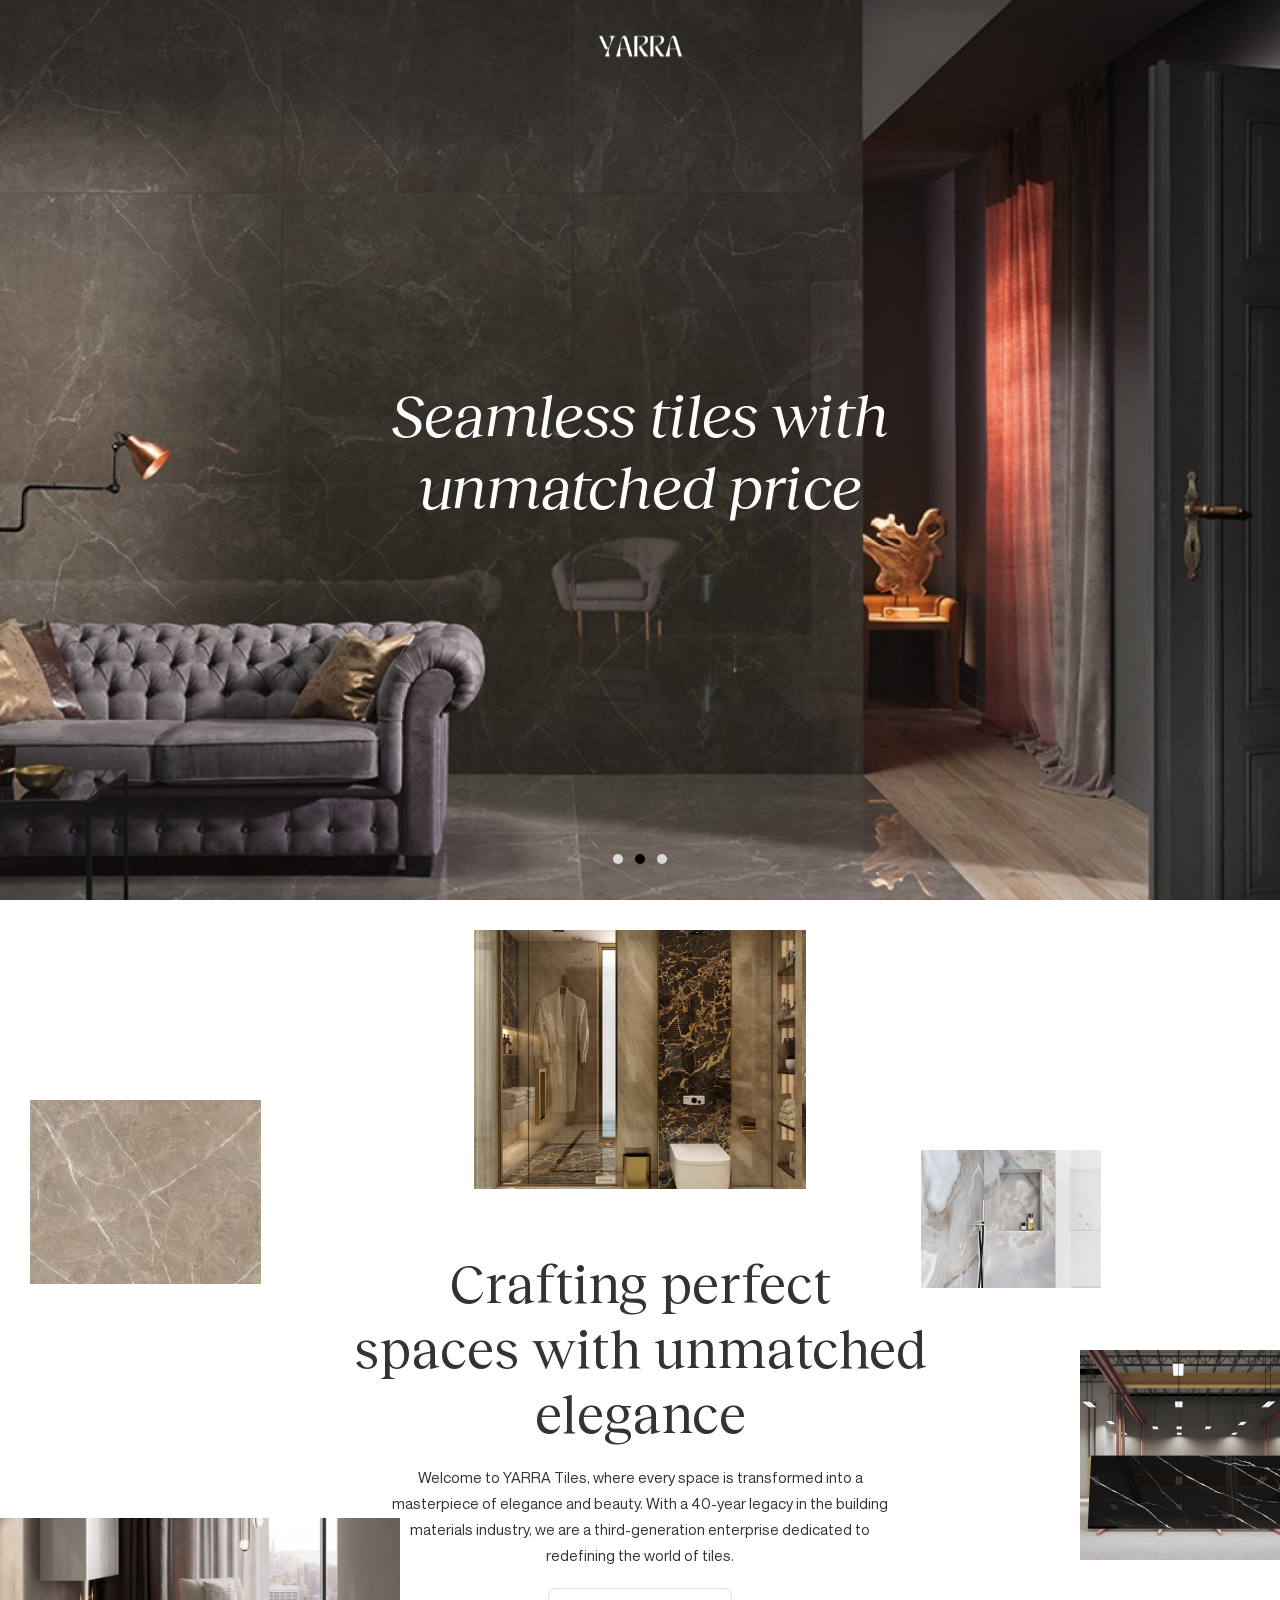
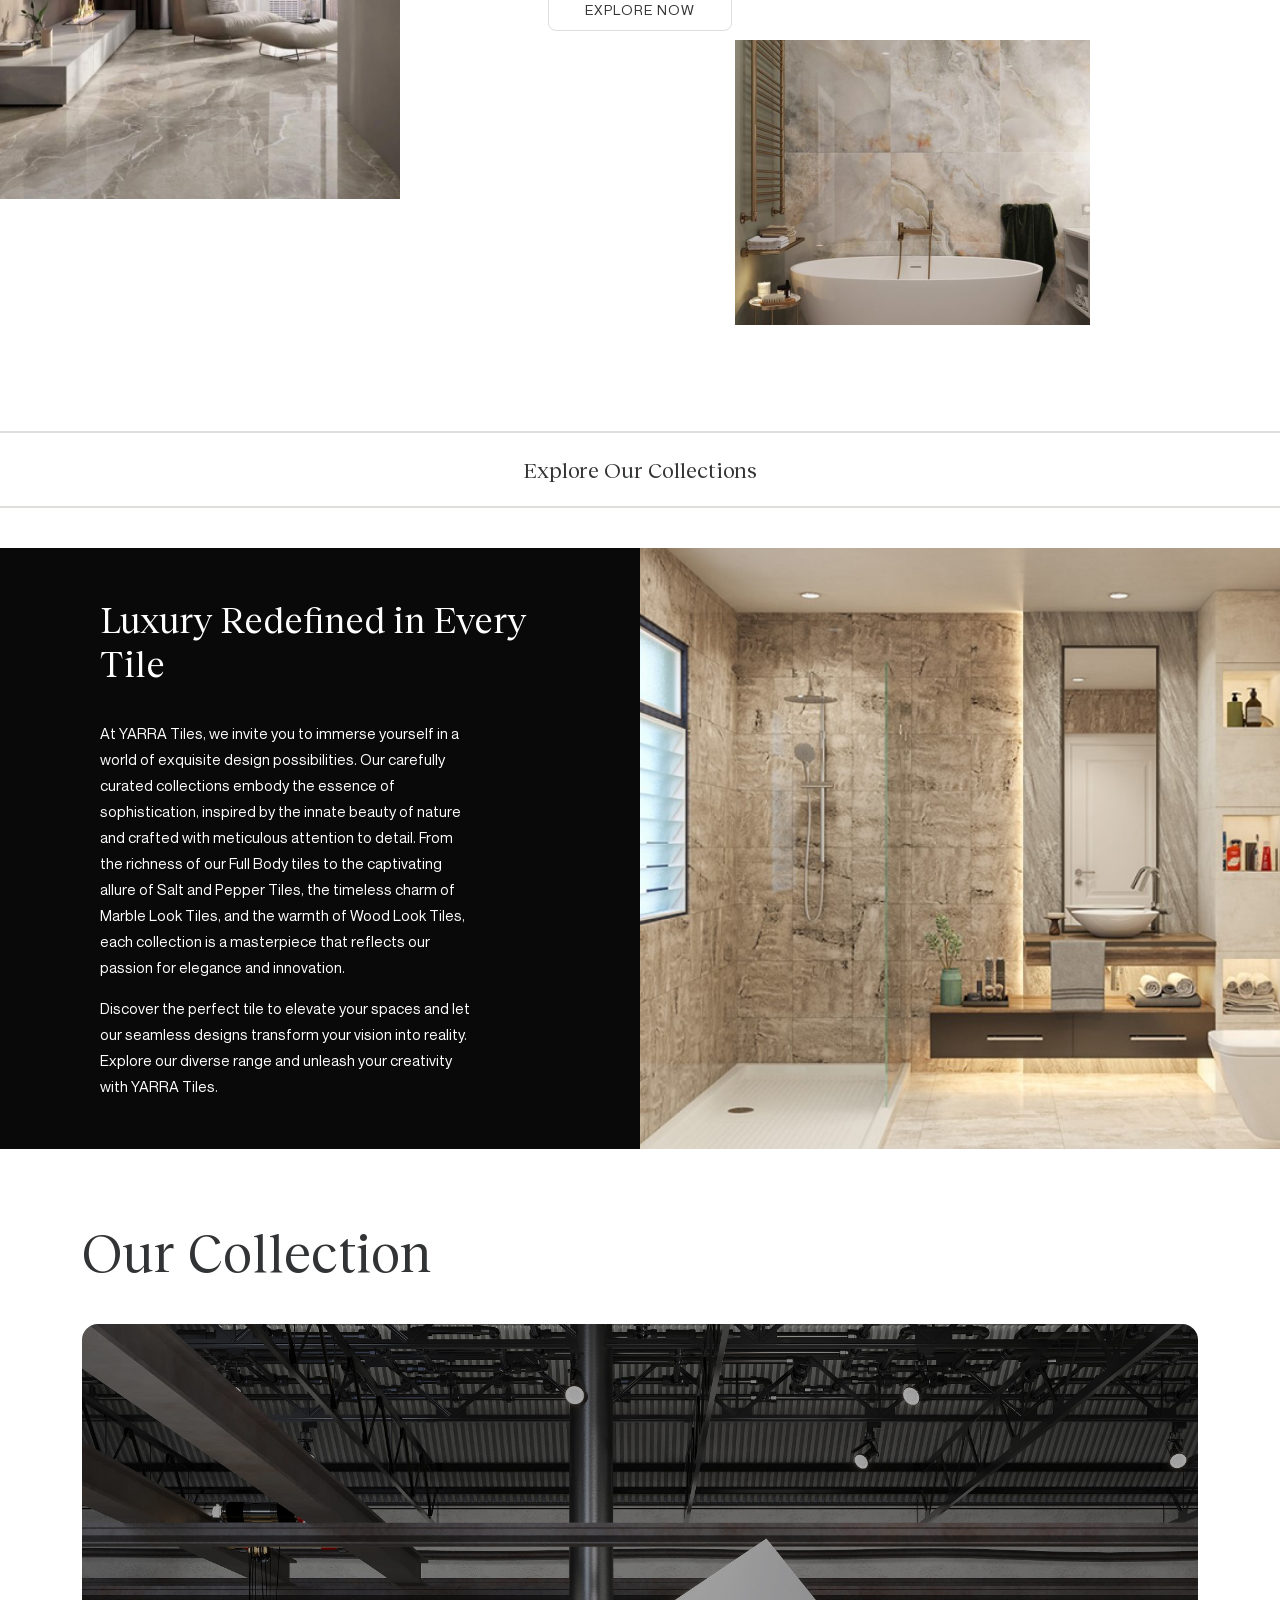
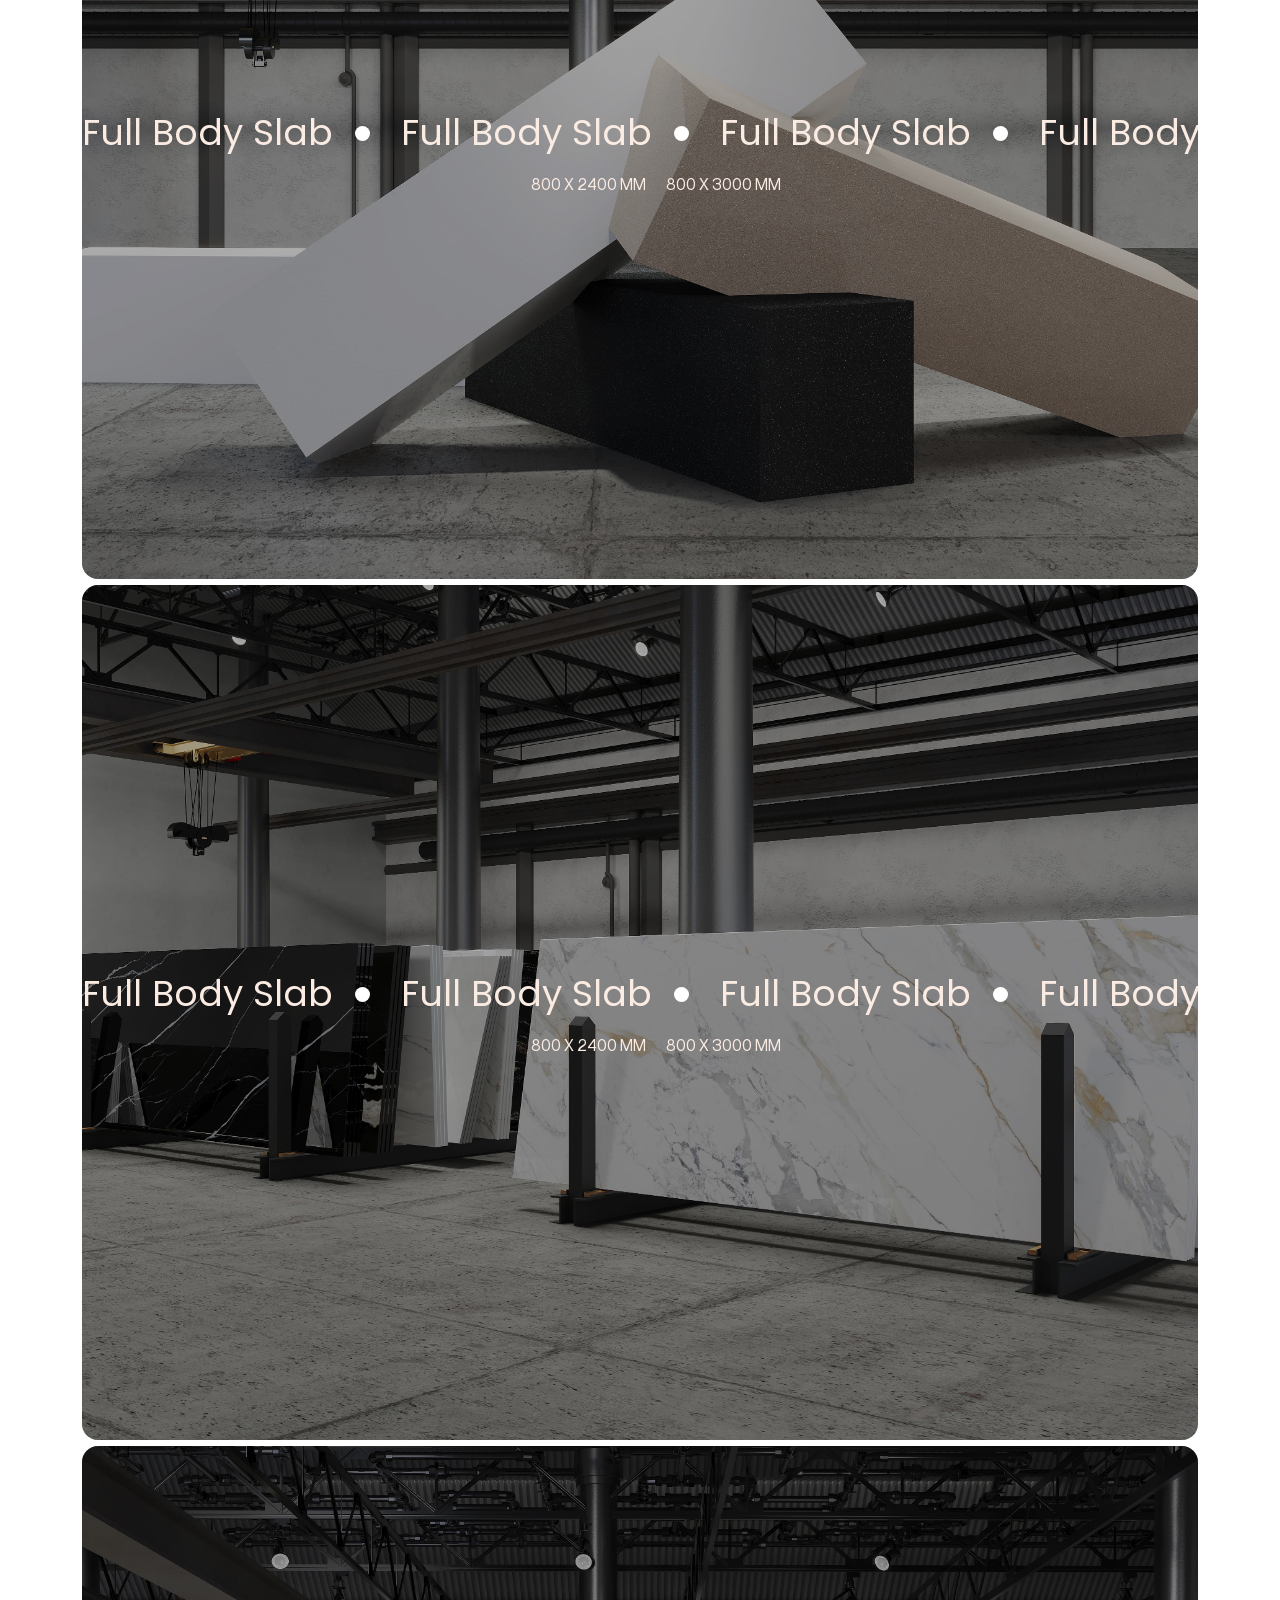
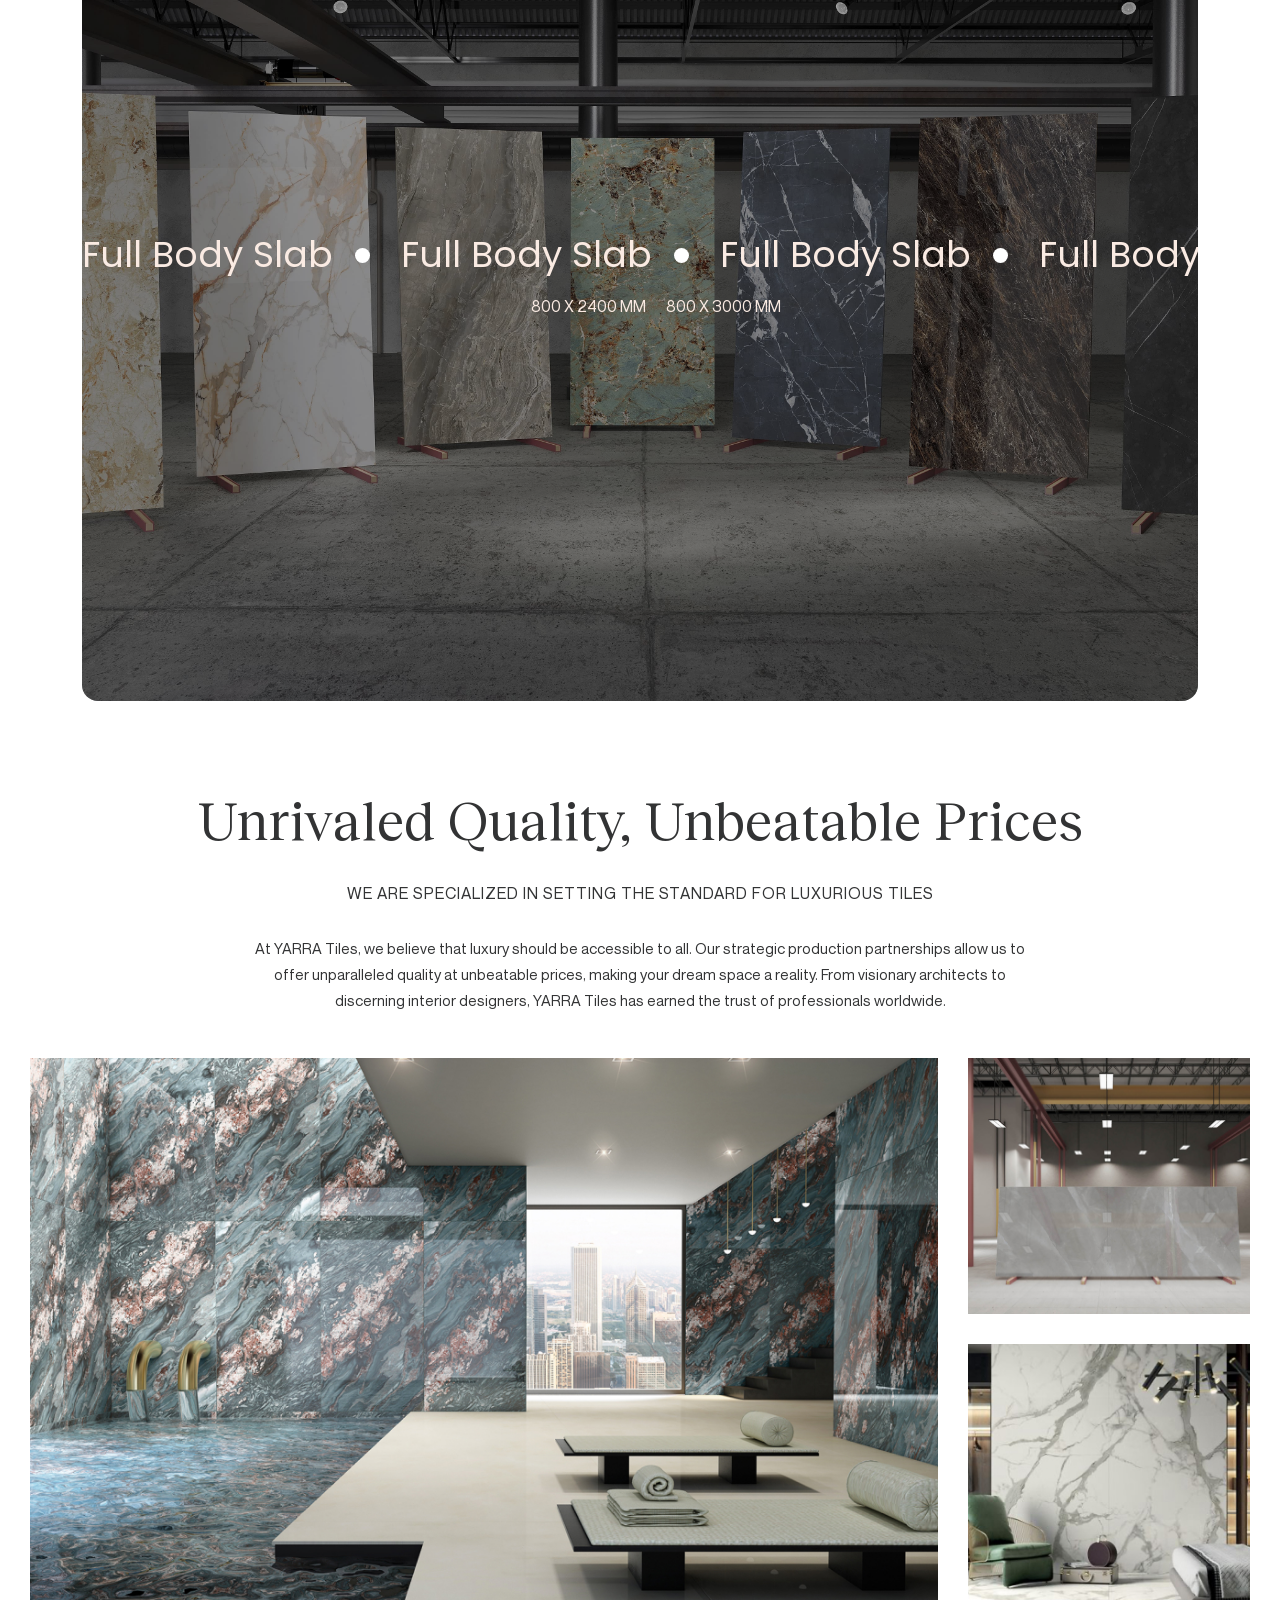
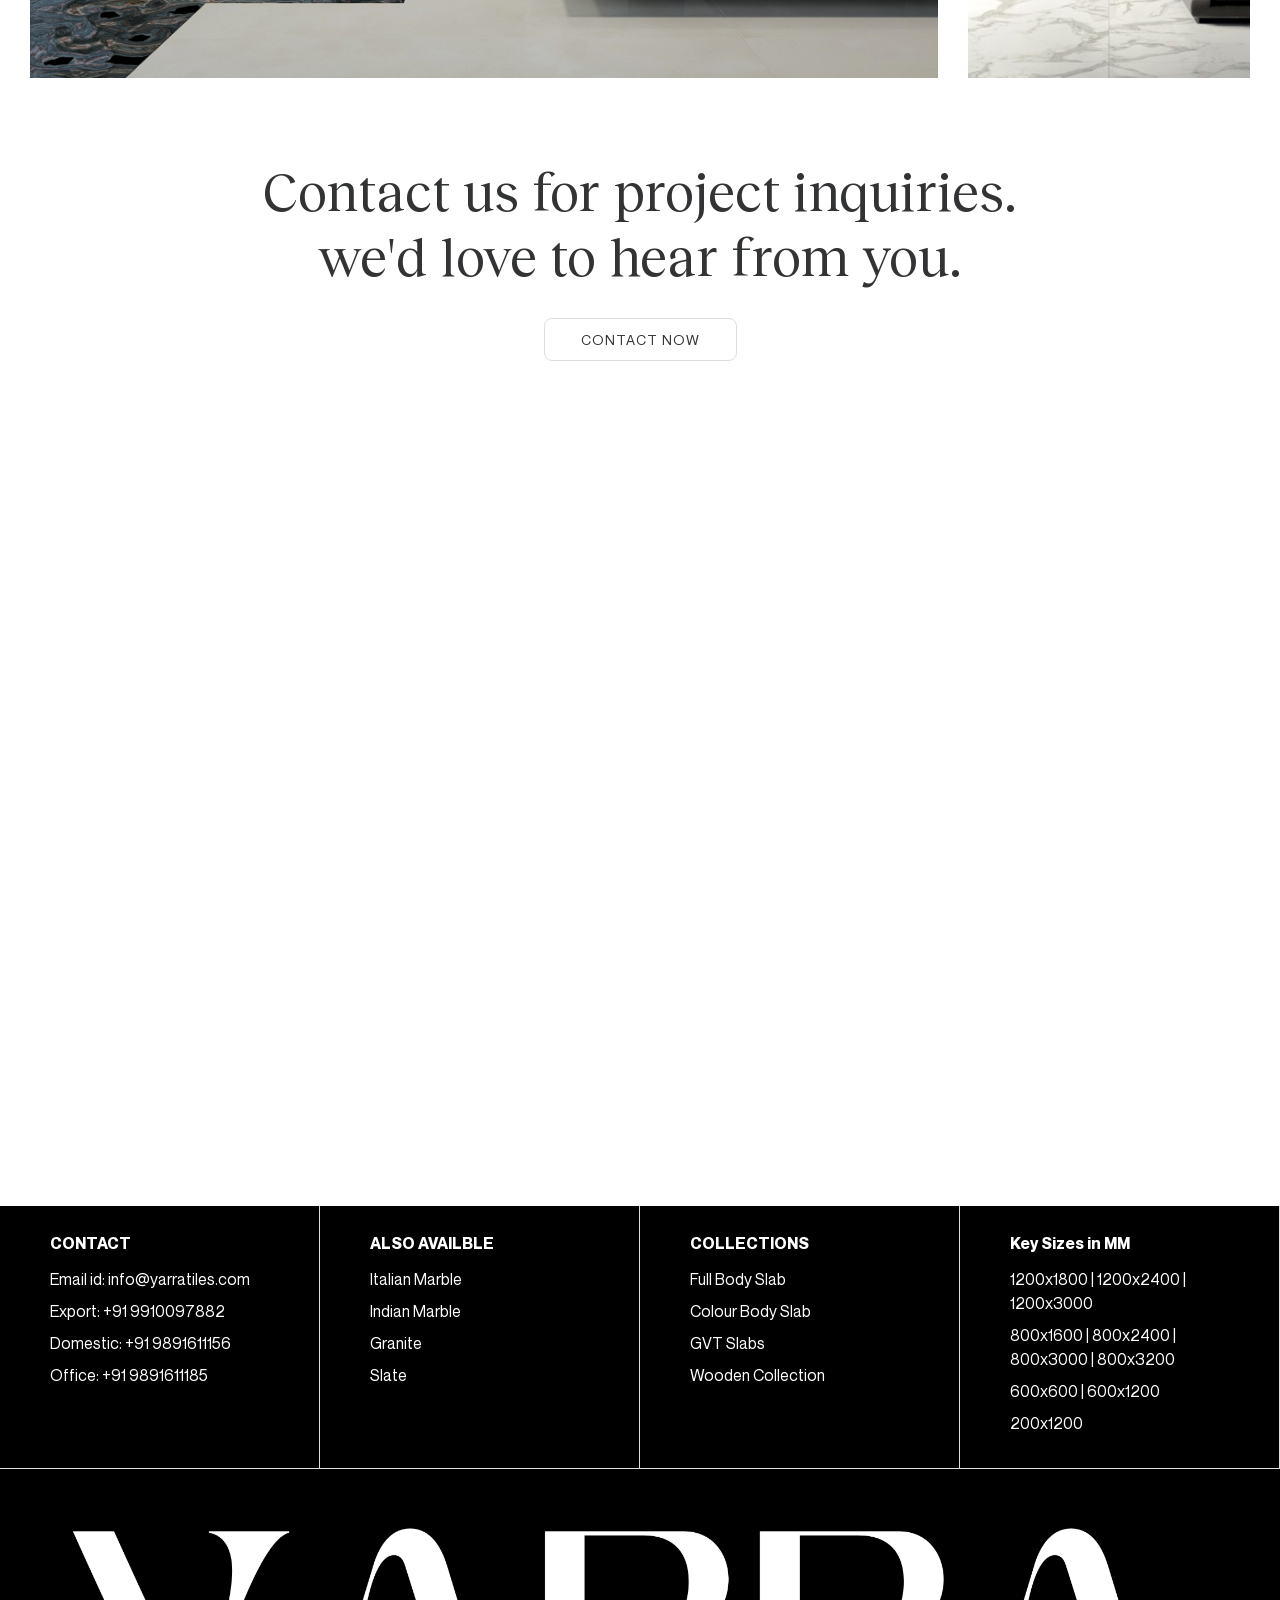
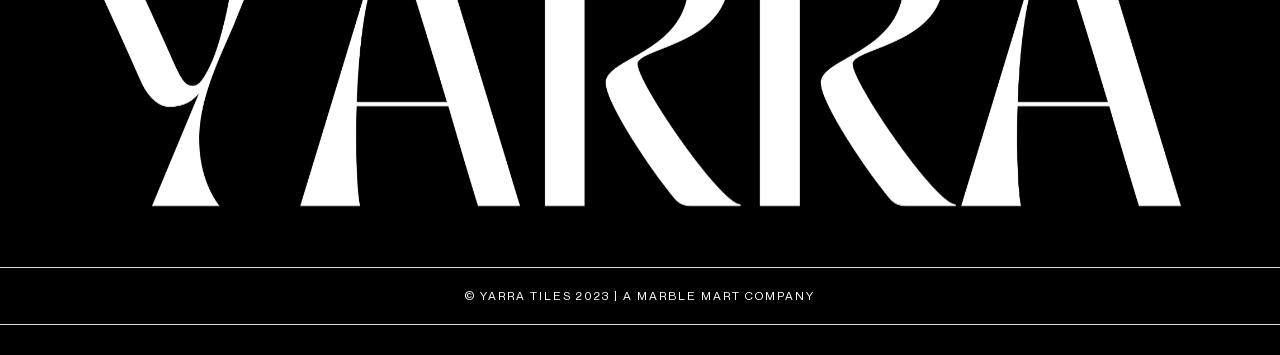
==== index.html @ 6428ae2e "Project Upload Uploaded" ====
<!DOCTYPE html>
<html>

<head>
	<!--Metas-->
	<meta charset="utf-8">
	<meta name="description" content="Welcome to YARRA Tiles, where every space is transformed into a masterpiece of elegance and beauty. With a 40-year legacy in the building materials industry, we are a third-generation enterprise dedicated to redefining the world of tiles.">
	<meta name="title" content="Crafting perfect spaces with unmatched elegance">
	<meta name="viewport" content="width=device-width, initial-scale=1">

	<!--Title-->
	<title>
		YARRA | Seamless tiles
	</title>

	<!--Favicon Icon-->
	<link rel="Shortcut icon" type="images/png" href="images/favicon.png">


	<!--StyleSheets-->
	<!--Normalizer-->
	<link rel="stylesheet" type="text/css" media="all" href="css/normalize.css">
	<!--Reset-->
	<link rel="stylesheet" type="text/css" media="all" href="css/reset.css">
	<!--Fontawesome-->
	<link rel="stylesheet" type="text/css" media="all" href=" css/font-awesome.min.css">
	<!--Bootstrap-->
	<link rel="stylesheet" href="https://cdn.jsdelivr.net/npm/bootstrap@5.2.3/dist/css/bootstrap.min.css"
		integrity="sha384-rbsA2VBKQhggwzxH7pPCaAqO46MgnOM80zW1RWuH61DGLwZJEdK2Kadq2F9CUG65" crossorigin="anonymous">
	<!--Owl Carousel-->
	<link rel="stylesheet" type="text/css" media="all" href="css/owl.carousel.min.css">
	<link rel="stylesheet" type="text/css" media="all" href="css/owl.theme.default.min.css">
	<!-- Animate CSS -->
	<link rel="stylesheet" type="text/css" media="all" href="css/animate.min.css">
	<!--Magnific Popuup-->
	<link rel="stylesheet" type="text/css" media="all" href="css/magnific-popup.css">
	<!--Main Css's-->
	<link rel="stylesheet" type="text/css" media="all" href="css/animation-slide.css">
	<link rel="stylesheet" type="text/css" media="all" href="style.css">
	<!--Responsive Css-->
	<link rel="stylesheet" type="text/css" media="all" href="css/responsive.css">

	<!--Google Fonts-->
	<link
		href="https://fonts.googleapis.com/css2?family=Poppins:ital,wght@0,100;0,200;0,300;0,400;0,500;0,600;0,700;0,800;0,900;1,100;1,200;1,300;1,400;1,500;1,600;1,700;1,800;1,900&display=swap"
		rel="stylesheet">

</head>

<body>
	<!--[if IE]>
		<p class="browserupgrade">You are using an <strong>outdated</strong> browser. Please <a href="https://browsehappy.com/">upgrade your browser</a> to improve your experience and security.</p>
	<![endif]-->

	<!--========================================================
						Start Header Area 
	=========================================================-->
	<header class="header-area">
		<div class="container">
			<div class="header-content">
				<div class="logo-area">
					<a href="#">
						<img src="images/white-sm-logo.svg" alt="">
					</a>
				</div>
			</div>
		</div>
	</header>
	<!--========================================================
						End Header Area 
	=========================================================-->
	<!--========================================================
						Start Banner Area 
	=========================================================-->
	<section class="banner-area">
		<div class="banner-content">
			<div class="banner-carousel owl-carousel">
				<!-- SINGLE SLIDE -->
				<div class="single-banner-slide" style="background-image: url(images/banner/1.jpg);">
					<h2>Seamless tiles with <br> unmatched quality</h2>
				</div>
				<!-- SINGLE SLIDE -->
				<div class="single-banner-slide" style="background-image: url(images/banner/2.jpg);">
					<h2>Seamless tiles with <br> unmatched price</h2>
				</div>
				<!-- SINGLE SLIDE -->
				<div class="single-banner-slide" style="background-image: url(images/banner/3.jpg);">
					<h2>Seamless tiles with <br> unmatched collection</h2>
				</div>
			</div>
		</div>
	</section>
	<!--========================================================
						End Banner Area 
	=========================================================-->
	<section class="explore-area">
		<div class="container">
			<div class="explore-content">
				<h2>Crafting perfect <br>
					spaces with unmatched <br>
					elegance</h2>
				<p>Welcome to YARRA Tiles, where every space is transformed into a masterpiece of elegance and beauty.
					With a 40-year legacy in the building materials industry, we are a third-generation enterprise
					dedicated to redefining the world of tiles.</p>
				<a href="#" class="our-btn">EXPLORE NOW</a>
			</div>
		</div>
		<div class="elegance-img">
			<img src="images/elegance/1.jpg" alt="">
			<img src="images/elegance/2.jpg" alt="">
			<img src="images/elegance/3.jpg" alt="">
			<img src="images/elegance/4.jpg" alt="">
			<img src="images/elegance/5.jpg" alt="">
			<img src="images/elegance/6.jpg" alt="">
		</div>
		<div class="explore-btn">
			<a href="#">Explore Our Collections</a>
		</div>
	</section>

	<section class="lexury-area">
		<div class="lexury-content">
			<div class="lexury-left">
				<h2>Luxury Redefined in Every Tile</h2>
				<p>At YARRA Tiles, we invite you to immerse yourself in a world of exquisite design possibilities. Our
					carefully curated collections embody the essence of sophistication, inspired by the innate beauty of
					nature and crafted with meticulous attention to detail. From the richness of our Full Body tiles to
					the captivating allure of Salt and Pepper Tiles, the timeless charm of Marble Look Tiles, and the
					warmth of Wood Look Tiles, each collection is a masterpiece that reflects our passion for elegance
					and innovation. </p>
				<p>Discover the perfect tile to elevate your spaces and let our seamless designs transform your vision
					into reality. Explore our diverse range and unleash your creativity with YARRA Tiles.
				</p>
			</div>
			<div class="lexury-right">
				<img src="images/lexury-tile.jpg" alt="">
			</div>
		</div>
	</section>

	<section class="collection-area">
		<div class="container">
			<div class="title">
				<h2>Our Collection</h2>
			</div>
			<div class="projects-wrap-home-a">
				<div class="w-dyn-list">
					<div role="list" class="projects-list-home-a w-dyn-items">
						<div role="listitem" class="project-item-home-a w-dyn-item desktop">
							<a style="background-image:url('images/collection/1.jpg')" href="#"
								class="project-image-version-a w-inline-block">
								<div class="overlay-projects-a">
									<div class="project-name-master-version-a">
										<div class="marquee">
											<div>
											  <span>Full Body Slab</span>
											  <span>Full Body Slab</span>
											  <span>Full Body Slab</span>
											  <span>Full Body Slab</span>
											  <span>Full Body Slab</span>
											  <span>Full Body Slab</span>
											  <span>Full Body Slab</span>
											</div>
										</div>
									</div>
									<div class="cat_size">
										<ul>
											<li>800 X 2400 MM</li>
											<li>800 X 3000 MM</li>
										</ul>
									</div>
								</div>
								<div class="cursor-wrap-project-a">
									<div class="cursor-general">
										<div>View</div>
									</div>
								</div>
							</a>
						</div>
						<div role="listitem" class="project-item-home-a w-dyn-item desktop">
							<a style="background-image:url('images/collection/2.jpg')" href="#"
								class="project-image-version-a w-inline-block">
								<div class="overlay-projects-a">
									<div class="project-name-master-version-a">
										<div class="marquee">
											<div>
											  <span>Full Body Slab</span>
											  <span>Full Body Slab</span>
											  <span>Full Body Slab</span>
											  <span>Full Body Slab</span>
											  <span>Full Body Slab</span>
											  <span>Full Body Slab</span>
											  <span>Full Body Slab</span>
											</div>
										</div>
									</div>
									<div class="cat_size">
										<ul>
											<li>800 X 2400 MM</li>
											<li>800 X 3000 MM</li>
										</ul>
									</div>
								</div>
								<div class="cursor-wrap-project-a">
									<div class="cursor-general">
										<div>View</div>
									</div>
								</div>
							</a>
						</div>
						<div role="listitem" class="project-item-home-a w-dyn-item desktop">
							<a style="background-image:url('images/collection/3.jpg')" href="#"
								class="project-image-version-a w-inline-block">
								<div class="overlay-projects-a">
									<div class="project-name-master-version-a">
										<div class="marquee">
											<div>
											  <span>Full Body Slab</span>
											  <span>Full Body Slab</span>
											  <span>Full Body Slab</span>
											  <span>Full Body Slab</span>
											  <span>Full Body Slab</span>
											  <span>Full Body Slab</span>
											  <span>Full Body Slab</span>
											</div>
										</div>
									</div>
									<div class="cat_size">
										<ul>
											<li>800 X 2400 MM</li>
											<li>800 X 3000 MM</li>
										</ul>
									</div>
								</div>
								<div class="cursor-wrap-project-a">
									<div class="cursor-general">
										<div>View</div>
									</div>
								</div>
							</a>
						</div>
					</div>
				</div>
			</div>
		</div>
	</section>

	<section class="quality-area">
		<div class="sec-title">
			<h2>Unrivaled Quality, Unbeatable Prices</h2>
			<span>WE ARE SPECIALIZED IN Setting the Standard for Luxurious TilEs</span>
			<p>At YARRA Tiles, we believe that luxury should be accessible to all. Our strategic production partnerships
				allow us to offer unparalleled quality at unbeatable prices, making your dream space a reality. From
				visionary architects to discerning interior designers, YARRA Tiles has earned the trust of professionals
				worldwide.
			</p>
		</div>
		<div class="quality-image-grid">
			<img src="images/1.jpg" alt="">
			<img src="images/2.jpg" alt="">
			<img src="images/3.jpg" alt="">
		</div>
	</section>

	<section class="contact-area">
		<div class="sec-title">
			<h2 style="padding-bottom: 30px;">Contact us for project inquiries. <br>
				we'd love to hear from you.</h2>
			<a href="#" class="our-btn">Contact Now</a>
		</div>
		<div class="style-content parallax-window" data-parallax="scroll" data-image-src="images/contact.jpg"></div>
	</section>
	<!--========================================================
						Start Footer Area
	=========================================================-->
	<footer class="footer-area">
		<div class="footer-top">
			<div class="single-footer-top-widget">
				<b>CONTACT</b>
				<ul>
					<li><a href="#">Email id: info@yarratiles.com</a></li>
					<li><a href="#">Export: +91 9910097882</a></li>
					<li><a href="#">Domestic: +91 9891611156</a></li>
					<li><a href="#">Office: +91 9891611185</a></li>
				</ul>
			</div>
			<div class="single-footer-top-widget">
				<b>ALSO AVAILBLE</b>
				<ul>
					<li><a href="#">Italian Marble</a></li>
					<li><a href="#">Indian Marble</a></li>
					<li><a href="#">Granite</a></li>
					<li><a href="#">Slate</a></li>
				</ul>
			</div>
			<div class="single-footer-top-widget">
				<b>COLLECTIONS</b>
				<ul>
					<li><a href="#">Full Body Slab</a></li>
					<li><a href="#">Colour Body Slab</a></li>
					<li><a href="#">GVT Slabs</a></li>
					<li><a href="#">Wooden Collection</a></li>
				</ul>
			</div>
			<div class="single-footer-top-widget">
				<b>Key Sizes in MM</b>
				<ul>
					<li><a href="#">1200x1800 | 1200x2400 | 1200x3000</a></li>
					<li><a href="#">800x1600 | 800x2400 | 800x3000 | 800x3200</a></li>
					<li><a href="#">600x600 | 600x1200 </a></li>
					<li><a href="#">200x1200</a></li>
				</ul>
			</div>
		</div>
		<div class="footer-logo-area">
			<img src="images/white-xl-logo.svg" alt="">
		</div>
		<div class="copyright-area">
			<p>© YARRA TILES 2023 | A MARBLE MART COMPANY</p>
		</div>
	</footer>
	<!--========================================================
						End Footer Area 
	=========================================================-->

	<!--Normalizer-->
	<script type="text/javascript" src="js/vendor/modernizr-3.7.1.min.js"></script>
	<!--JQuery-->
	<script type="text/javascript" src="js/vendor/jquery.js"></script>
	<!--Plugins-->
	<script type="text/javascript" src="js/plugins.js"></script>

	<!--ALL RELATED PLUGINS-->
	<!--Owl Carousel-->
	<script type="text/javascript" src="js/owl.carousel.min.js"></script>
	<!-- Parallax -->
	<script src="js/peralax.min.js" type="text/javascript"></script>
	<!--Bootstrap-->
	<script src="https://cdn.jsdelivr.net/npm/bootstrap@5.2.3/dist/js/bootstrap.min.js"
		integrity="sha384-cuYeSxntonz0PPNlHhBs68uyIAVpIIOZZ5JqeqvYYIcEL727kskC66kF92t6Xl2V" crossorigin="anonymous">
	</script>
	<!-- Gsap -->
	<!-- <script src="https://s3-us-west-2.amazonaws.com/s.cdpn.io/16327/gsap-latest-beta.min.js?r=5426"></script>
	<script src="https://s3-us-west-2.amazonaws.com/s.cdpn.io/16327/ScrollTrigger.min.js"></script> -->
	<!--Main Js-->
	<script type="text/javascript" src="js/script.js"></script>
	<script type="text/javascript" src="js/animation-slide.js"></script>

</body>

</html>
---- css/animation-slide.css ----
.projects-wrap-home-a {
    position: relative;
}
.project-item-home-a {
    position: sticky;
    top: 24px;
}
.project-image-version-a {
    position: relative;
    overflow: hidden;
    width: 100%;
    height: 95vh;
    border-radius: 16px;
    background-image: url("https://d3e54v103j8qbb.cloudfront.net/img/background-image.svg");
    background-position: 50% 50%;
    background-size: cover;
    background-repeat: no-repeat;
    color: #faebe3;
    text-decoration: none;
    cursor: none;
}
.overlay-projects-a {
    position: absolute;
    left: 0%;
    top: 0%;
    right: 0%;
    bottom: 0%;
    display: -webkit-box;
    display: -ms-flexbox;
    display: flex;
    overflow: hidden;
    -webkit-box-orient: vertical;
    -webkit-box-direction: normal;
        -ms-flex-direction: column;
            flex-direction: column;
    -webkit-box-pack: center;
        -ms-flex-pack: center;
            justify-content: center;
    background-color: rgba(0, 0, 0, 0.3);
}
.project-name-master-version-a {
    display: -webkit-box;
    display: -ms-flexbox;
    display: flex;
    width: auto;
    -webkit-box-align: center;
        -ms-flex-align: center;
            align-items: center;
    font-size: 40px;
    line-height: 130%;
}
.circle-project-a {
    width: 12px;
    height: 12px;
    margin-top: 2px;
    margin-right: 20px;
    margin-left: 20px;
    -webkit-box-flex: 0;
        -ms-flex: 0 0 auto;
            flex: 0 0 auto;
    border-radius: 50%;
    background-color: #faebe3;
}
.project-name-version-a {
    -webkit-box-flex: 0;
        -ms-flex: 0 0 auto;
            flex: 0 0 auto;
}
.cursor-wrap-project-a {
    position: absolute;
    left: 0%;
    top: 0%;
    right: 0%;
    bottom: 0%;
}
.cursor-general {
    position: absolute;
    left: 0%;
    top: 0%;
    right: 0%;
    bottom: 0%;
    z-index: 30;
    display: -webkit-box;
    display: -ms-flexbox;
    display: flex;
    width: 80px;
    height: 80px;
    margin: auto;
    -webkit-box-pack: center;
    -ms-flex-pack: center;
    justify-content: center;
    -webkit-box-align: center;
    -ms-flex-align: center;
    align-items: center;
    border-radius: 50%;
    background-color: #faebe3;
    color: #000;
    font-size: 16px;
}
.cursor-wrap-project-a{
    opacity: 0;
    visibility: hidden;
}
.project-image-version-a:hover .cursor-wrap-project-a{
    opacity: 1;
    visibility: visible;
}
.title h2 {
    font-size: 54px;
    padding: 70px 0 40px;
}

.marquee {
    width: 100%;
    min-height: 65px;
    height: 100%;
    overflow: hidden;
    position: relative;
}
.marquee div {
    display: -webkit-box;
    display: -ms-flexbox;
    display: flex;
    width: 200%;
    height: 100%;
    position: absolute;
    overflow: hidden;
    -webkit-animation: marquee 15s linear infinite;
            animation: marquee 15s linear infinite;
}
.marquee span {
    float: left;
    width: 50%;
    position: relative;
    height: -webkit-fit-content;
    height: -moz-fit-content;
    height: fit-content;
    font-family: 'Poppins', sans-serif;
    font-size: 36px;
}
.marquee span::before {
    content: "";
    position: absolute;
    left: -46px;
    top: 0;
    bottom: 0;
    margin: auto;
    width: 15px;
    height: 15px;
    background-color: #fff;
    border-radius: 50px;
}
@-webkit-keyframes marquee {
    0% { left: 0; }
    100% { left: -100%; }
}
@keyframes marquee {
    0% { left: 0; }
    100% { left: -100%; }
}

.project-item-home-a a:hover{
    color: #fff;
}
.cat_size ul {
    display: -webkit-box;
    display: -ms-flexbox;
    display: flex;
    -webkit-box-pack: center;
        -ms-flex-pack: center;
            justify-content: center;
}
.cat_size ul li{
    padding: 0 10px;
}
---- style.css ----
/*-----------------------------------------------------------------------------------

    Template Name: YARRA
    Template URI: http://exampleURL.com
    Description: This is the description of website
    Author: Yeasin Arafat
    Author URI: http://yeasinarafat.rf.gd
    Version: 1.0
-----------------------------------------------------------------------------------*/
@font-face {
    font-family: 'Reckless Neue';
    src: url('fonts/RecklessNeue-Regular.woff2') format('woff2'),
        url('fonts/RecklessNeue-Regular.woff') format('woff');
    font-weight: normal;
    font-style: normal;
    font-display: swap;
}
@font-face {
    font-family: 'Reckless Neue';
    src: url('fonts/RecklessNeue-RegularItalic.woff2') format('woff2'),
        url('fonts/RecklessNeue-RegularItalic.woff') format('woff');
    font-weight: normal;
    font-style: italic;
    font-display: swap;
}
@font-face {
    font-family: 'Neue Montreal';
    src: url('fonts/NeueMontreal-Regular.woff2') format('woff2'),
        url('fonts/NeueMontreal-Regular.woff') format('woff');
    font-weight: normal;
    font-style: normal;
    font-display: swap;
}
@font-face {
    font-family: 'Neue Montreal';
    src: url('fonts/NeueMontreal-Bold.woff2') format('woff2'),
        url('fonts/NeueMontreal-Bold.woff') format('woff');
    font-weight: bold;
    font-style: normal;
    font-display: swap;
}





/*--------------------------------------------
                1.  Typhography
---------------------------------------------*/

*{
    margin: 0;
    padding: 0;
}

body{
    font-family: 'Neue Montreal';
    color: #323334;
}

ul{
    list-style: none;
    margin: 0 !important;
}

a{
    text-decoration: none !important;
    display: inline-block;
}

img{
    max-width: 100%;
}

button:focus{
    outline: none;
}

h1,
h2,
h3,
h4,
h5,
h6{
    font-family: 'Reckless Neue';
    margin: 0;
}
p{
    font-size: 15px;
    line-height: 26px;
    margin: 0;
    color: #323334;
}
.sec-padd-60{
    padding-top: 60px;
    padding-bottom: 60px;
}
.sec-padd-80{
    padding-top: 80px;
    padding-bottom: 80px;
}
.sec-title{
    text-align: center;
    padding: 80px 0 45px;
}
.sec-title h2{
    color: #323334;
    font-size: 54px;
}
.sec-title span{
    text-transform: uppercase;
    letter-spacing: 1px;
    padding-top: 30px;
    display: block;
}
.sec-title p{
    max-width: 800px;
    margin: auto;
    padding-top: 30px;
}
.d-flex{
    display: -webkit-box;
    display: -ms-flexbox;
    display: flex;
    -webkit-box-pack: center;
        -ms-flex-pack: center;
            justify-content: center;
    -webkit-box-align: center;
        -ms-flex-align: center;
            align-items: center;
}
.d-flex-2{
    display: -webkit-box;
    display: -ms-flexbox;
    display: flex;
    -webkit-box-align: center;
        -ms-flex-align: center;
            align-items: center;
}
.bg-img{
    background-size: cover;
    background-position: center center;
    background-repeat: no-repeat;
}
.np{
    padding: 0 !important;
}
.nm{
    margin: 0 !important;
}
/*---------------------------------Start Header Area---------------------------*/


/*---------------------------------End Header Area---------------------------*/

/*---------------------------------Start Banner Area---------------------------*/
.single-banner-slide {
    width: 100%;
    height: 100vh;
    background-size: cover;
    background-position: center;
    background-repeat: no-repeat;
    display: -webkit-box;
    display: -ms-flexbox;
    display: flex;
    -webkit-box-pack: center;
        -ms-flex-pack: center;
            justify-content: center;
    -webkit-box-align: center;
        -ms-flex-align: center;
            align-items: center;
}
.logo-area {
    text-align: center;
    padding-top: 25px;
    -webkit-transition: 0.3s;
    -o-transition: 0.3s;
    transition: 0.3s;
    background: rgba(0,0,0,0.0);
}
header.header-area {
    position: fixed;
    width: 100%;
    height: auto;
    z-index: 99;
    -webkit-transition: 0.3s;
    -o-transition: 0.3s;
    transition: 0.3s;
}
.header-area.sticky.hide-header {
    top: -100%;
}
.header-area.sticky {
    background: rgba(0,0,0,0.5);
}
.header-area.sticky .logo-area {
    padding: 15px 0
}

.single-banner-slide h2 {
    color: #fff;
    font-size: 60px;
    font-style: italic;
    text-align: center;
}
.banner-area .owl-item.active h2 {
    -webkit-animation-duration: 1.2s;
    animation-duration: 1.2s;
    -webkit-animation-fill-mode: both;
    animation-fill-mode: both;
    -webkit-animation-name: fadeInUp;
    animation-name: fadeInUp;
    -webkit-animation-delay: 0.4s;
    animation-delay: 0.4s;
}
section.banner-area {
    position: relative;
}
.owl-dots {
    position: absolute;
    left: 0;
    bottom: 30px;
    z-index: 9;
    width: 100%;
    height: auto;
    text-align: center;
}
.owl-dots span {
    width: 10px;
    height: 10px;
    border-radius: 50px;
    background: #D9D9D9;
    display: inline-block;
    -webkit-transition: 0.2s;
    -o-transition: 0.2s;
    transition: 0.2s;
}
.owl-dots button{
    margin: 0 6px !important;
}
.owl-dot.active span{
    background: #010101;
}
.explore-btn {
    text-align: center;
    border-top: 2px solid #DFDEDB;
    border-bottom: 2px solid #DFDEDB;
    padding: 20px 0;
    margin-top: 50px;
}
.explore-btn a {
    font-family: 'Reckless Neue';
    color: #323334;
    font-size: 22px;
    -webkit-transition: 0.1s;
    -o-transition: 0.1s;
    transition: 0.1s;
}
.explore-btn a:hover{
    color: #000;
}

/*---------------------------------End Banner Area---------------------------*/
.explore-area{
    position: relative;
}
.explore-content {
    padding: 350px 0;
    text-align: center;
}
.explore-content h2{
    color: #323334;
    font-size: 54px;
}
.explore-content p{
    max-width: 500px;
    margin: auto;
    padding: 20px 0;
}
.our-btn{
    border-radius: 8px;
    border: 1px solid var(--oyster, #DFDEDB);
    color: #323334;
    font-size: 14px;
    padding: 10px 36px;
    -webkit-transition: 0.3s;
    -o-transition: 0.3s;
    transition: 0.3s;
    text-transform: uppercase;
    letter-spacing: 1px;
}
.our-btn:hover{
    color: #fff;
    background-color: #000;
}
.elegance-img img{
    position: absolute;
}
.elegance-img img:nth-child(1){
    top: 30px;
    left: 0;
    right: 0;
    margin: auto;
}
.elegance-img img:nth-child(2){
    top: 200px;
    left: 30px;
}
.elegance-img img:nth-child(3) {
    top: 250px;
    right: 14%;
}
.elegance-img img:nth-child(4) {
    top: 618px;
    left: 0;
    max-width: 400px;
}
.elegance-img img:nth-child(5){
    top: 450px;
    right: 0;
}
.elegance-img img:nth-child(6){
    top: 740px;
    right: 190px;
}


.lexury-area{
    padding-top: 40px;
}
.lexury-left{
    background-color: #090909;
}
.lexury-content{
    display: -ms-grid;
    display: grid;
    -ms-grid-columns: (1fr)[2];
    grid-template-columns: repeat(2,1fr);
}
.lexury-left{
    display: -webkit-box;
    display: -ms-flexbox;
    display: flex;
    -webkit-box-orient: vertical;
    -webkit-box-direction: normal;
        -ms-flex-direction: column;
            flex-direction: column;
    -webkit-box-pack: center;
        -ms-flex-pack: center;
            justify-content: center;
}
.lexury-right img{
    width: 100%;
    height: 100%;
    -o-object-fit: cover;
       object-fit: cover;
}
.lexury-left{
    padding: 50px 100px;
}
.lexury-left h2{
    color: #fff;
    font-size: 36px;
    padding-bottom: 20px;
}
.lexury-left p{
    padding-top: 15px;
    color: #fff;
    max-width: 85%;
}

.quality-area{
    padding: 0 30px;
}
.quality-image-grid {
    display: -ms-grid;
    display: grid;
    -ms-grid-columns: 1fr 30px 1fr 30px 1fr 30px 1fr;
    grid-template-columns: repeat(4,1fr);
    grid-gap: 30px;
}
.quality-image-grid img {
    width: 100%;
    height: 100%;
    -o-object-fit: cover;
       object-fit: cover;
}
.quality-image-grid img:nth-child(1) {
    -ms-grid-column: 1;
    -ms-grid-column-span: 3;
    grid-column: 1/4;
    -ms-grid-row: 1;
    -ms-grid-row-span: 3;
    grid-row: 1/4;
}
.quality-image-grid img:nth-child(2) {
    -ms-grid-column: 4;
    -ms-grid-column-span: 1;
    grid-column: 4/5;
    -ms-grid-row: 1;
    -ms-grid-row-span: 2;
    grid-row: 1/3;
}
.quality-image-grid img:nth-child(3) {
    -ms-grid-column: 4;
    -ms-grid-column-span: 1;
    grid-column: 4/5;
    -ms-grid-row: 3;
    -ms-grid-row-span: 1;
    grid-row: 3/4;
}
.parallax-window {
    min-height: 800px;
    background: transparent;
}





.footer-area{
    background-color: #000000;
    padding-bottom: 30px;
}
.footer-top{
    border-bottom: 1px solid #DFDEDB;
    display: -ms-grid;
    display: grid;
    -ms-grid-columns: (1fr)[4];
    grid-template-columns: repeat(4,1fr);
}
.single-footer-top-widget {
    border-right: 1px solid #DFDEDB;
    padding: 25px 50px;
}
.single-footer-top-widget ul{
    padding: 0;
}
.single-footer-top-widget b {
    color: #fff;
    font-family: 'Neue Montreal';
    padding-bottom: 12px;
    display: block;
}
.single-footer-top-widget ul li a{
    color: #fff;
    margin-bottom: 8px;
}
.single-footer-top-widget ul li a:hover{
    color: #ddd;
}
.footer-logo-area{
    text-align: center;
    padding: 50px 0;
    border-bottom: 1px solid #DFDEDB;
}
.copyright-area {
    text-align: center;
    padding: 15px 0;
    border-bottom: 1px solid #DFDEDB;
}
.copyright-area p {
    color: #fff;
    font-weight: 300;
    letter-spacing: 2px;
    font-size: 12px;
}


/*---------------------------------Start About Area---------------------------*/
---- css/responsive.css ----
@media all and (max-width: 1024px){
    .elegance-img img:nth-child(3) {
        right: 2%;
    }
    .elegance-img img:nth-child(4) {
        top: 57%;
        left: 0;
        max-width: 300px;
    }
    .elegance-img img:nth-child(6) {
        top: 740px;
        right: 4%;
        max-width: 300px;
    }
    .lexury-left {
        padding: 50px;
    }
    .lexury-left p {
        max-width: 100%;
    }
    .marquee span {
        font-size: 30px;
    }
    .marquee span::before {
        left: -38px;
    }
    .single-footer-top-widget {
        padding: 25px;
    }
    .footer-logo-area img {
        max-width: 80%;
    }



}
@media all and (max-width: 991px){
    .single-banner-slide h2 {
        font-size: 46px;
    }
    .elegance-img img {
        position: unset;
        width: 100%;
        height: 100%;
        -o-object-fit: cover;
           object-fit: cover;
    }
    .explore-content {
        padding: 60px 0;
    }
    .elegance-img {
        display: -ms-grid;
        display: grid;
        grid-gap: 15px;
        -ms-grid-columns: 1fr 15px 1fr 15px 1fr 15px 1fr;
        grid-template-columns: repeat(4,1fr);
    }
    .elegance-img img:nth-child(1) {
        -ms-grid-column: 1;
        -ms-grid-column-span: 3;
        grid-column: 1/4;
    }
    .elegance-img img:nth-child(2) {
        -ms-grid-column: 5;
        -ms-grid-column-span: 1;
        grid-column: 5/6;
        -ms-grid-row: 2;
        -ms-grid-row-span: 1;
        grid-row: 2/3;
    }
    .elegance-img img:nth-child(3) {
        display: none;
    }
    .elegance-img img:nth-child(4) {
        -ms-grid-column: 1;
        -ms-grid-column-span: 2;
        grid-column: 1/3;
        -ms-grid-row: 2;
        -ms-grid-row-span: 1;
        grid-row: 2/3;
    }
    .elegance-img img:nth-child(5) {
        -ms-grid-column: 4;
        -ms-grid-column-span: 2;
        grid-column: 4/6;
        -ms-grid-row: 1;
        -ms-grid-row-span: 1;
        grid-row: 1/2;
    }
    .elegance-img img:nth-child(6) {
        -ms-grid-column: 3;
        -ms-grid-column-span: 2;
        grid-column: 3/5;
        -ms-grid-row: 2;
        -ms-grid-row-span: 1;
        grid-row: 2/3;
    }
    .marquee span {
        font-size: 20px;
    }
    .marquee span::before {
        left: -33px;
        width: 10px;
        height: 10px;
    }
    .sec-title h2 {
        font-size: 40px;
    }
    .quality-image-grid {
        grid-gap: 15px;
    }
    .quality-image-grid img:nth-child(1) {
        -ms-grid-column: 1;
        -ms-grid-column-span: 2;
        grid-column: 1/3;
        -ms-grid-row: 1;
        -ms-grid-row-span: 3;
        grid-row: 1/4;
    }
    .quality-image-grid img:nth-child(2) {
        -ms-grid-column: 3;
        -ms-grid-column-span: 2;
        grid-column: 3/5;
        -ms-grid-row: 1;
        -ms-grid-row-span: 2;
        grid-row: 1/3;
    }
    .quality-image-grid img:nth-child(3) {
        -ms-grid-column: 3;
        -ms-grid-column-span: 2;
        grid-column: 3/5;
        -ms-grid-row: 3;
        -ms-grid-row-span: 1;
        grid-row: 3/4;
    }
    .parallax-window {
        min-height: 400px;
    }





}
@media all and (max-width: 768px){
    .explore-content h2 {
        font-size: 36px;
    }
    .lexury-content {
        -ms-grid-columns: (1fr)[1];
        grid-template-columns: repeat(1,1fr);
    }
    .title h2 {
        font-size: 36px;
        padding: 40px 0 25px;
    }
    .marquee span {
        width: 100%;
    }
    .marquee div {
        width: 290%;
    }
    .footer-top {
        border-bottom: none;
        -ms-grid-columns: (1fr)[2];
        grid-template-columns: repeat(2,1fr);
    }
    .single-footer-top-widget {
        border-bottom: 1px solid #DFDEDB;
    }
    .single-footer-top-widget ul li a {
        font-size: 14px;
    }



}
@media all and (max-width: 575px){
	.single-banner-slide h2 {
        font-size: 30px;
    }
    .elegance-img img:nth-child(1) {
        -ms-grid-column: 1;
        -ms-grid-column-span: 5;
        grid-column: 1/6;
    }
    .elegance-img img:nth-child(2) {
        -ms-grid-column: 1;
        -ms-grid-column-span: 2;
        grid-column: 1/3;
        -ms-grid-row: 3;
        -ms-grid-row-span: 2;
        grid-row: 3/5;
    }
    .elegance-img img:nth-child(4) {
        -ms-grid-column: 3;
        -ms-grid-column-span: 3;
        grid-column: 3/6;
        -ms-grid-row: 3;
        -ms-grid-row-span: 1;
        grid-row: 3/4;
    }
    .elegance-img img:nth-child(5) {
        -ms-grid-column: 1;
        -ms-grid-column-span: 5;
        grid-column: 1/6;
        -ms-grid-row: 2;
        -ms-grid-row-span: 1;
        grid-row: 2/3;
    }
    .elegance-img img:nth-child(6) {
        -ms-grid-column: 3;
        -ms-grid-column-span: 3;
        grid-column: 3/6;
        -ms-grid-row: 4;
        -ms-grid-row-span: 1;
        grid-row: 4/5;
    }
    .lexury-left {
        padding: 20px;
    }
    .project-image-version-a {
        height: 70vh;
    }
    .marquee span::before{
        display: none;
    }
    .marquee div {
        width: 350%;
    }
    .quality-area {
        padding: 0 15px;
    }
    .sec-title h2 {
        font-size: 28px;
    }
    .sec-title {
        text-align: center;
        padding: 50px 0 25px;
    }
    .footer-top {
        -ms-grid-columns: (1fr)[1];
        grid-template-columns: repeat(1,1fr);
    }






}
@media all and (max-width: 400px){
	.explore-content h2 {
        font-size: 28px;
    }
    .lexury-left h2 {
        color: #fff;
        font-size: 28px;
        padding-bottom: 20px;
    }



}
@media all and (max-width: 320px){
	
}
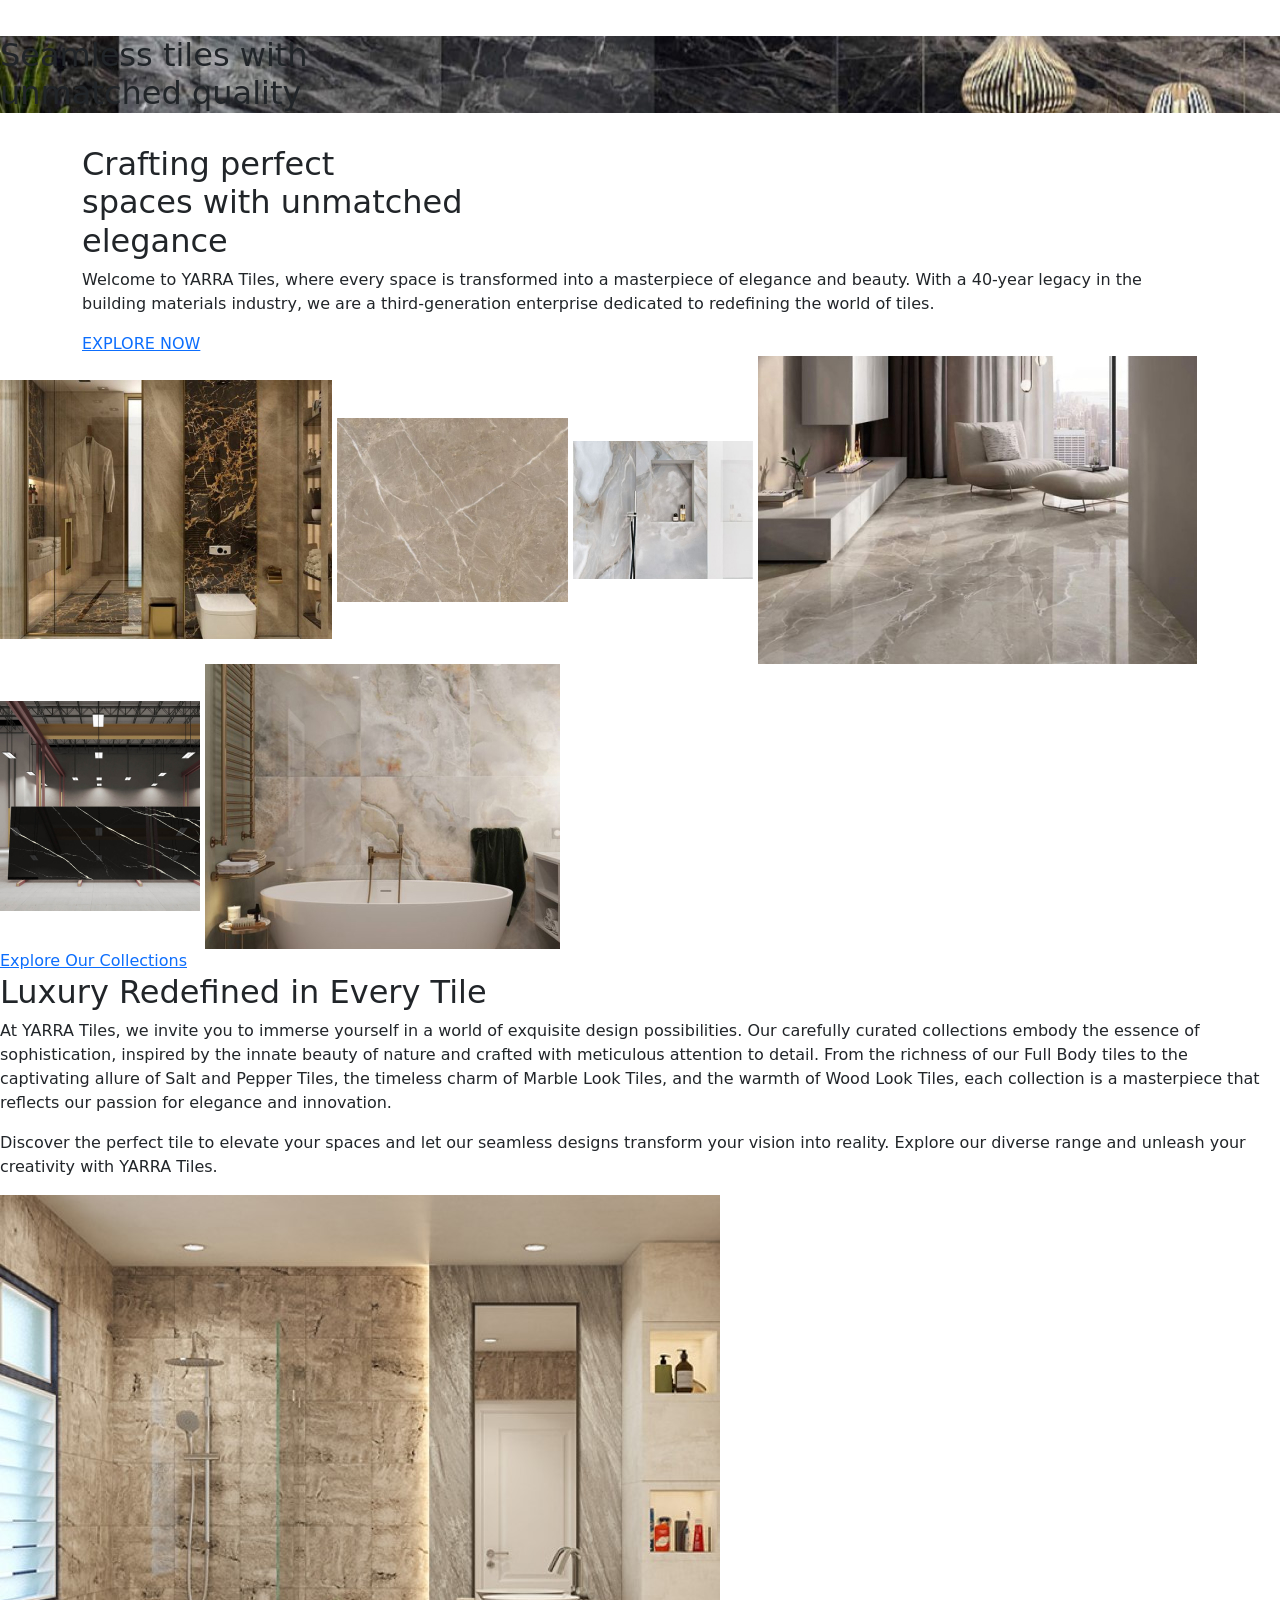
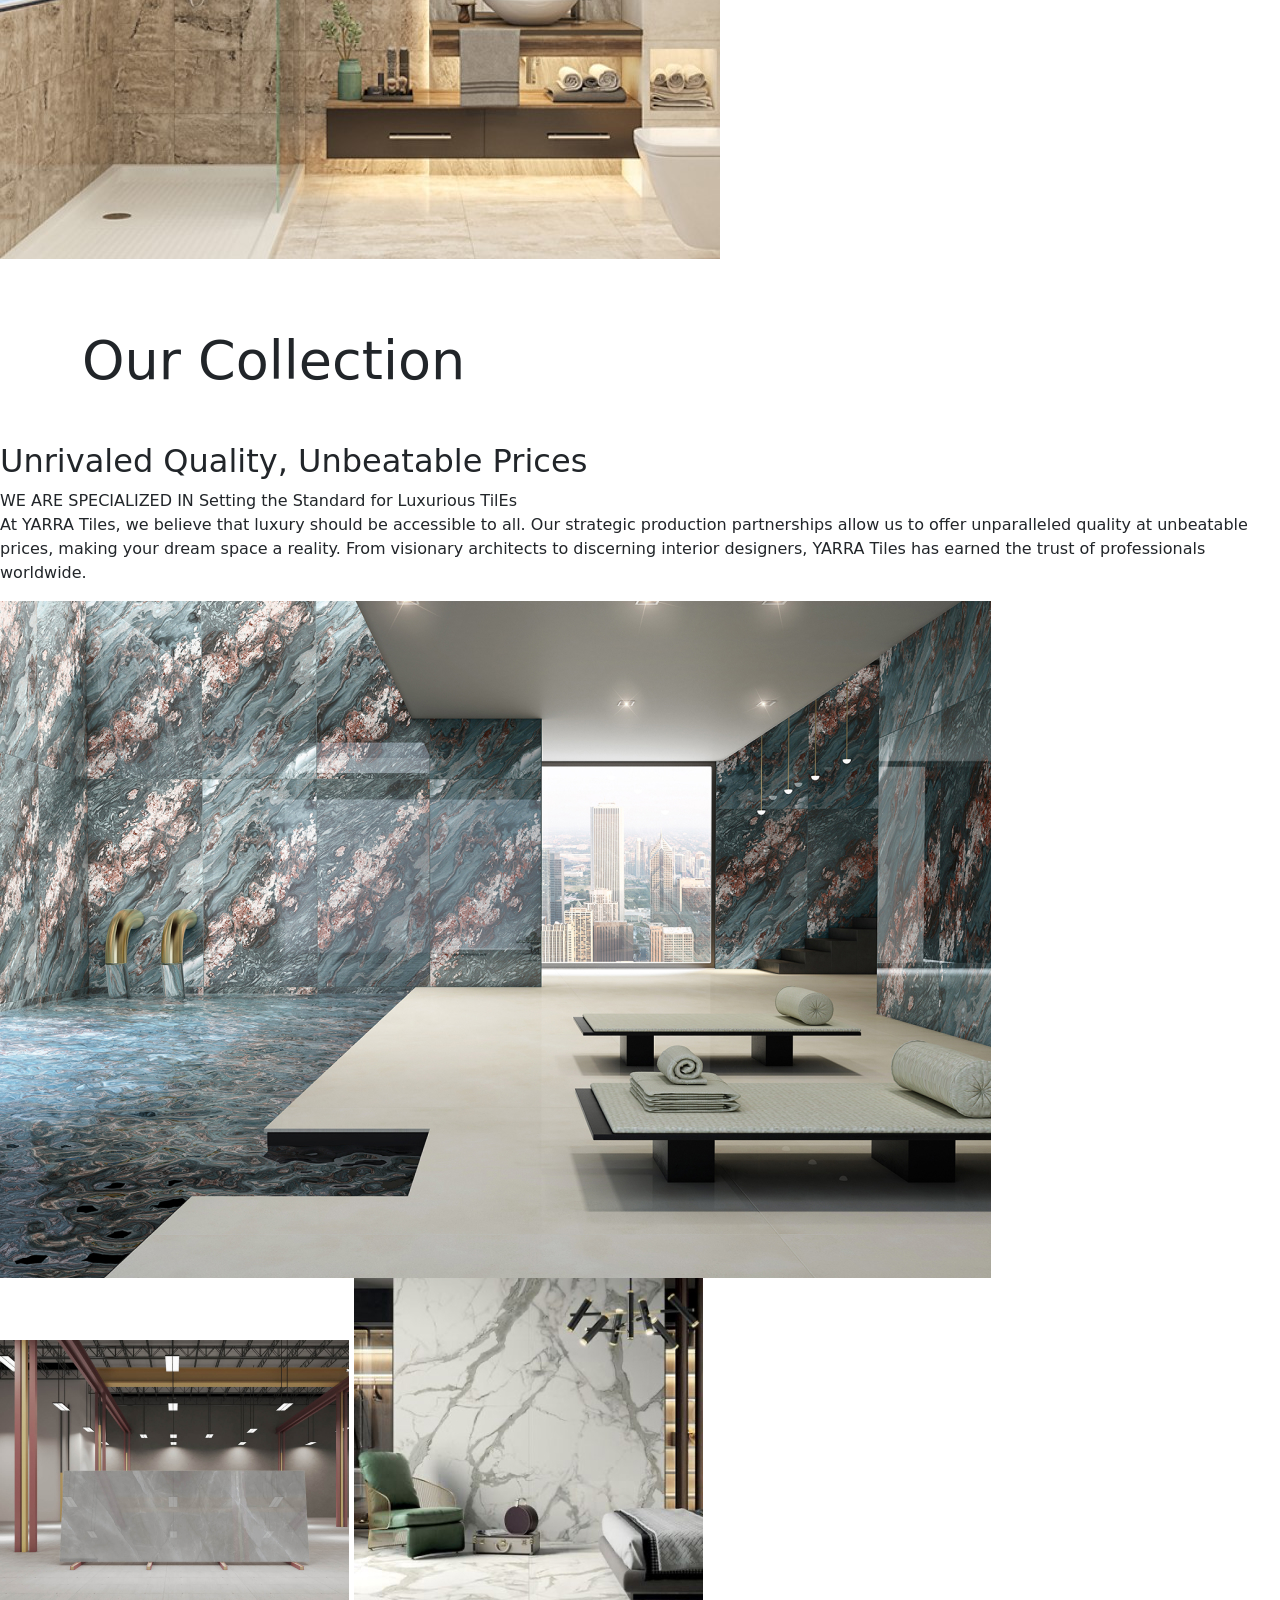
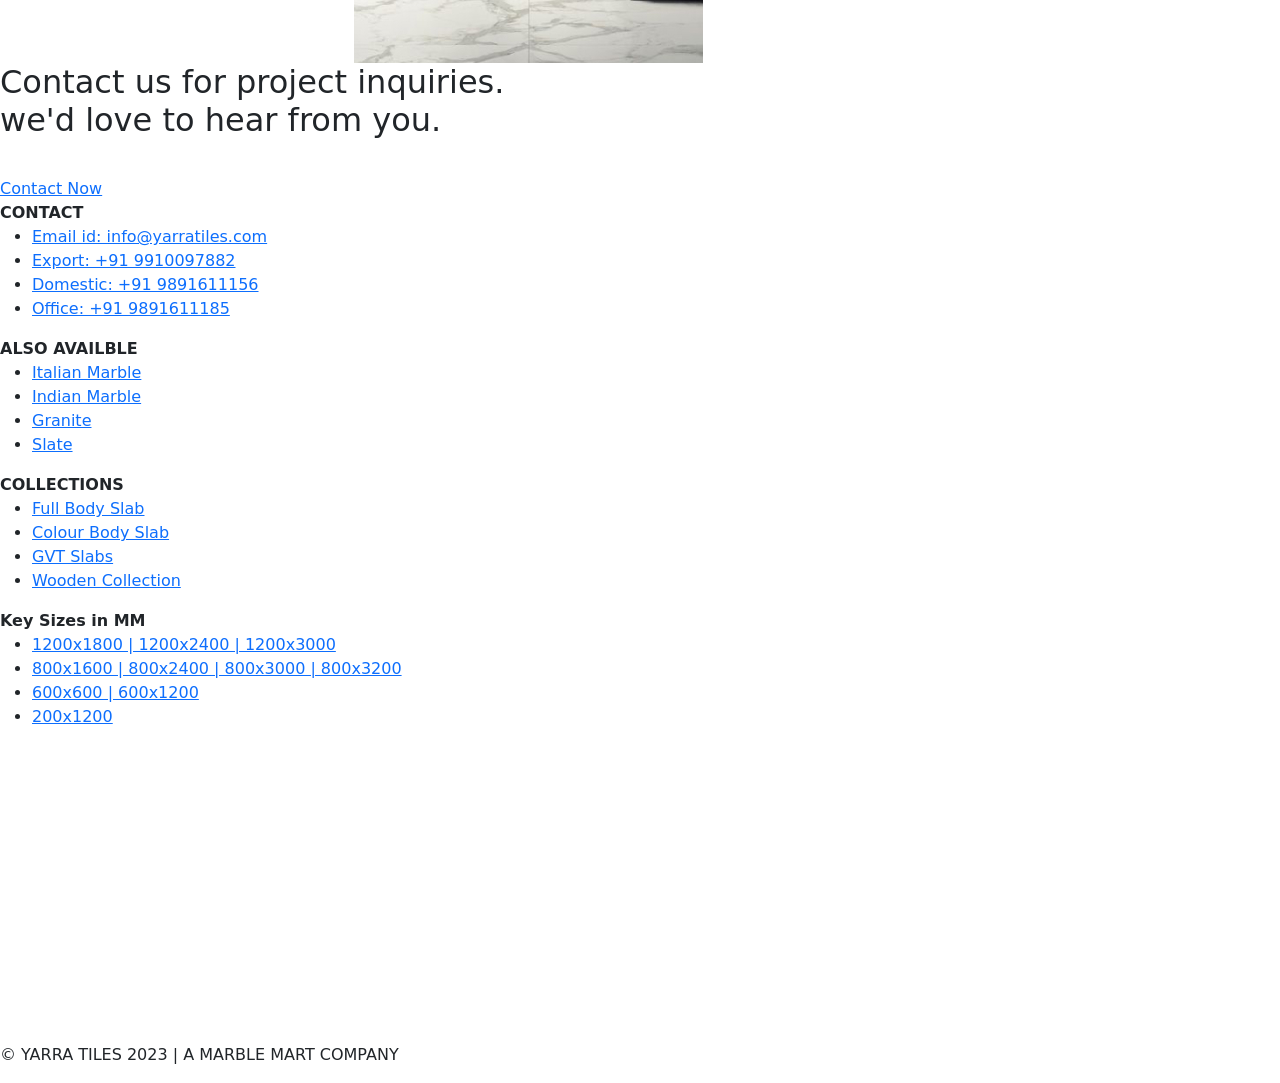
==== commit 95bfb0b2: "Update index.html" ====
--- a/index.html
+++ b/index.html
@@ -4,7 +4,8 @@
 <head>
 	<!--Metas-->
 	<meta charset="utf-8">
-	<meta name="description" content="Welcome to YARRA Tiles, where every space is transformed into a masterpiece of elegance and beauty. With a 40-year legacy in the building materials industry, we are a third-generation enterprise dedicated to redefining the world of tiles.">
+	<meta name="description"
+		content="Welcome to YARRA Tiles, where every space is transformed into a masterpiece of elegance and beauty. With a 40-year legacy in the building materials industry, we are a third-generation enterprise dedicated to redefining the world of tiles.">
 	<meta name="title" content="Crafting perfect spaces with unmatched elegance">
 	<meta name="viewport" content="width=device-width, initial-scale=1">
 
@@ -52,6 +53,23 @@
 		<p class="browserupgrade">You are using an <strong>outdated</strong> browser. Please <a href="https://browsehappy.com/">upgrade your browser</a> to improve your experience and security.</p>
 	<![endif]-->
 
+	<div class="loader-wrapper" id="preloader">
+		<div class='loader loader2'>
+			<div>
+				<div>
+					<div>
+						<div>
+							<div>
+								<div>
+								</div>
+							</div>
+						</div>
+					</div>
+				</div>
+			</div>
+		</div>
+	</div>
+
 	<!--========================================================
 						Start Header Area 
 	=========================================================-->
@@ -153,13 +171,13 @@
 									<div class="project-name-master-version-a">
 										<div class="marquee">
 											<div>
-											  <span>Full Body Slab</span>
-											  <span>Full Body Slab</span>
-											  <span>Full Body Slab</span>
-											  <span>Full Body Slab</span>
-											  <span>Full Body Slab</span>
-											  <span>Full Body Slab</span>
-											  <span>Full Body Slab</span>
+												<span>Full Body Slab</span>
+												<span>Full Body Slab</span>
+												<span>Full Body Slab</span>
+												<span>Full Body Slab</span>
+												<span>Full Body Slab</span>
+												<span>Full Body Slab</span>
+												<span>Full Body Slab</span>
 											</div>
 										</div>
 									</div>
@@ -184,13 +202,13 @@
 									<div class="project-name-master-version-a">
 										<div class="marquee">
 											<div>
-											  <span>Full Body Slab</span>
-											  <span>Full Body Slab</span>
-											  <span>Full Body Slab</span>
-											  <span>Full Body Slab</span>
-											  <span>Full Body Slab</span>
-											  <span>Full Body Slab</span>
-											  <span>Full Body Slab</span>
+												<span>Full Body Slab</span>
+												<span>Full Body Slab</span>
+												<span>Full Body Slab</span>
+												<span>Full Body Slab</span>
+												<span>Full Body Slab</span>
+												<span>Full Body Slab</span>
+												<span>Full Body Slab</span>
 											</div>
 										</div>
 									</div>
@@ -215,13 +233,13 @@
 									<div class="project-name-master-version-a">
 										<div class="marquee">
 											<div>
-											  <span>Full Body Slab</span>
-											  <span>Full Body Slab</span>
-											  <span>Full Body Slab</span>
-											  <span>Full Body Slab</span>
-											  <span>Full Body Slab</span>
-											  <span>Full Body Slab</span>
-											  <span>Full Body Slab</span>
+												<span>Full Body Slab</span>
+												<span>Full Body Slab</span>
+												<span>Full Body Slab</span>
+												<span>Full Body Slab</span>
+												<span>Full Body Slab</span>
+												<span>Full Body Slab</span>
+												<span>Full Body Slab</span>
 											</div>
 										</div>
 									</div>
@@ -348,4 +366,4 @@
 
 </body>
 
-</html>+</html>
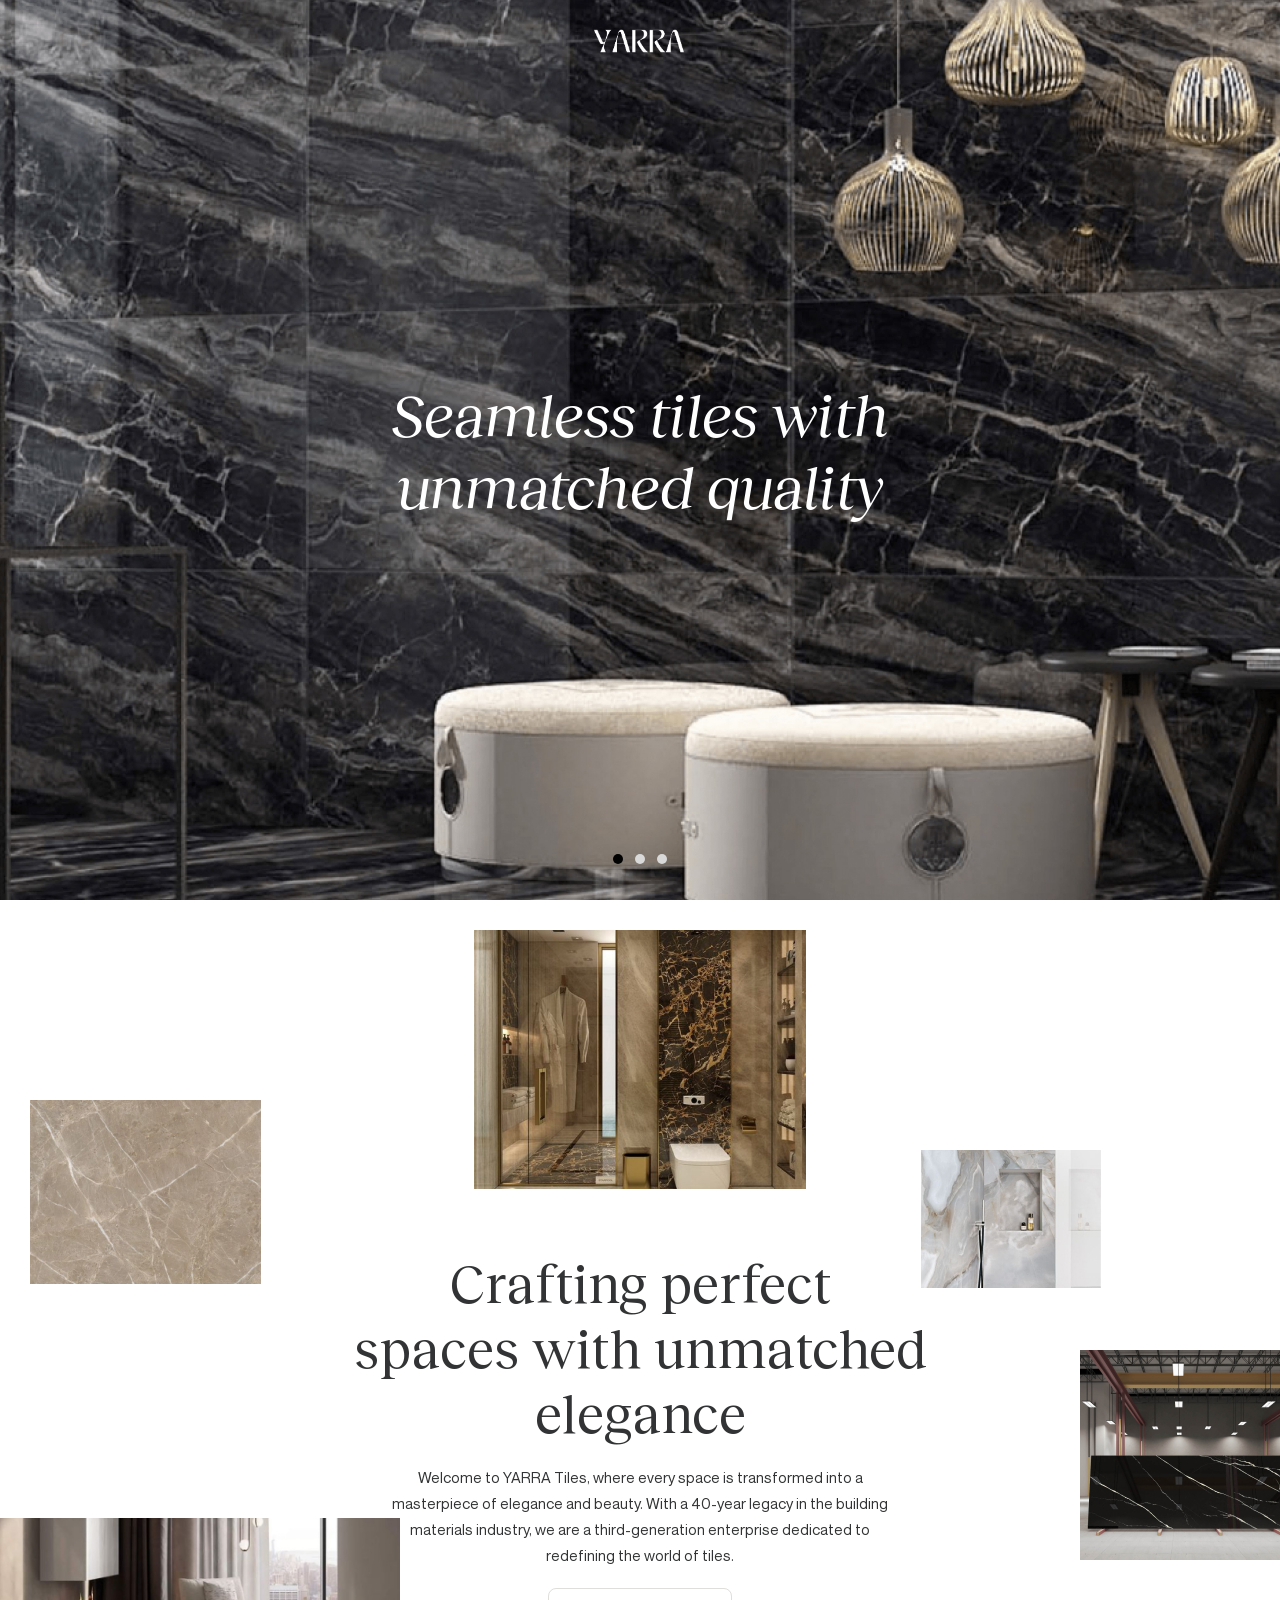
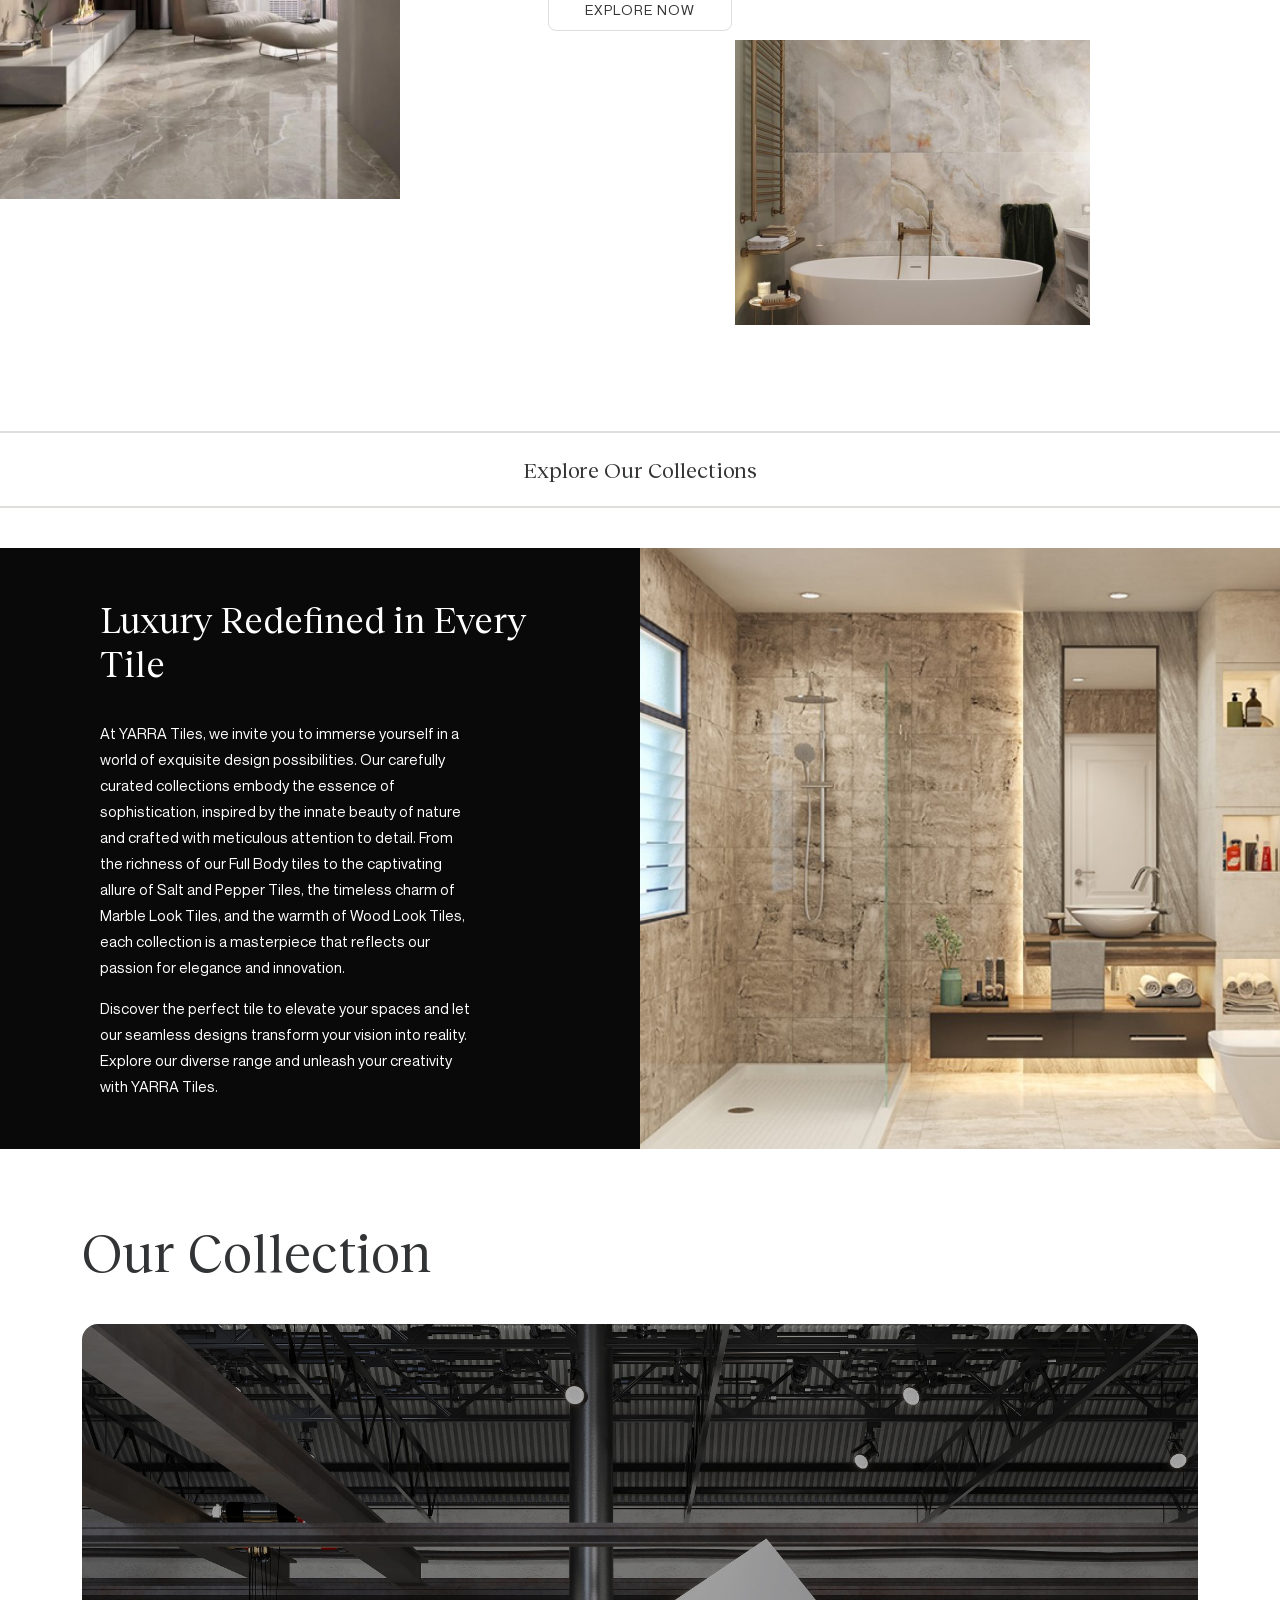
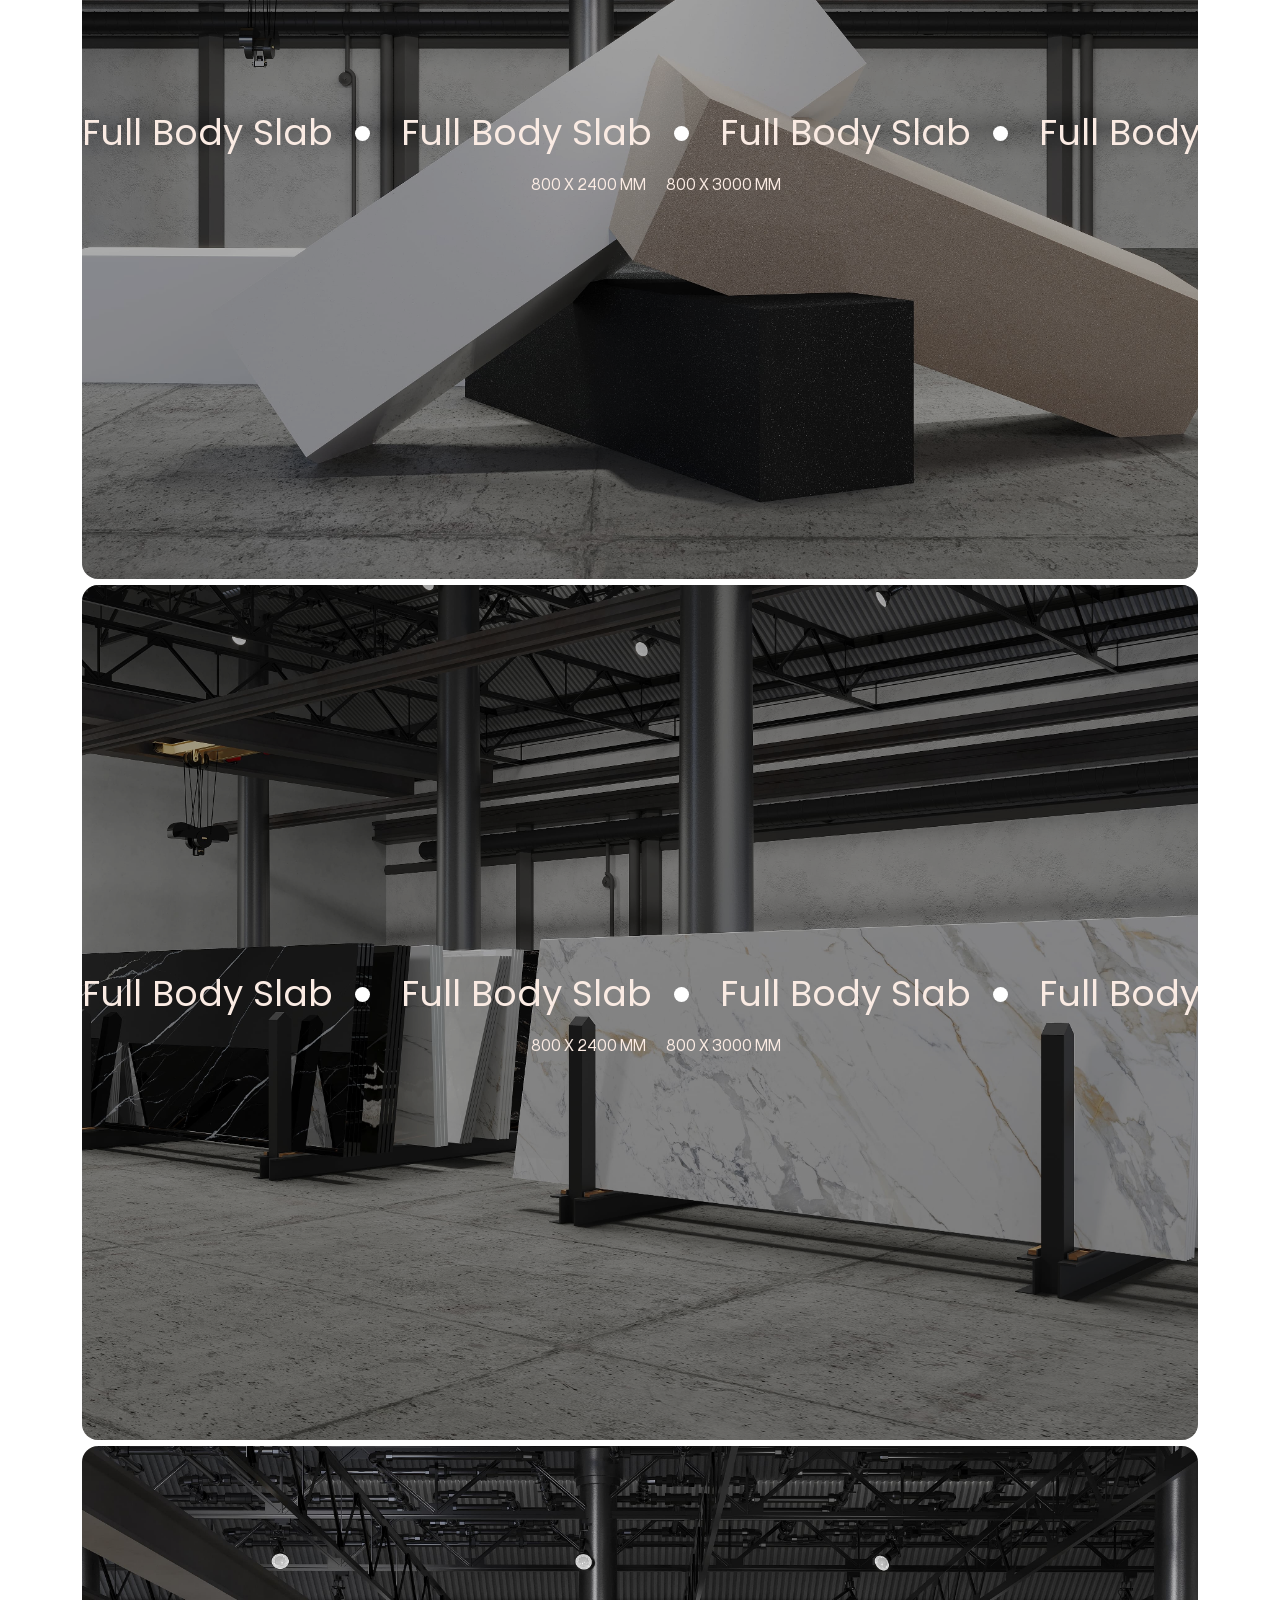
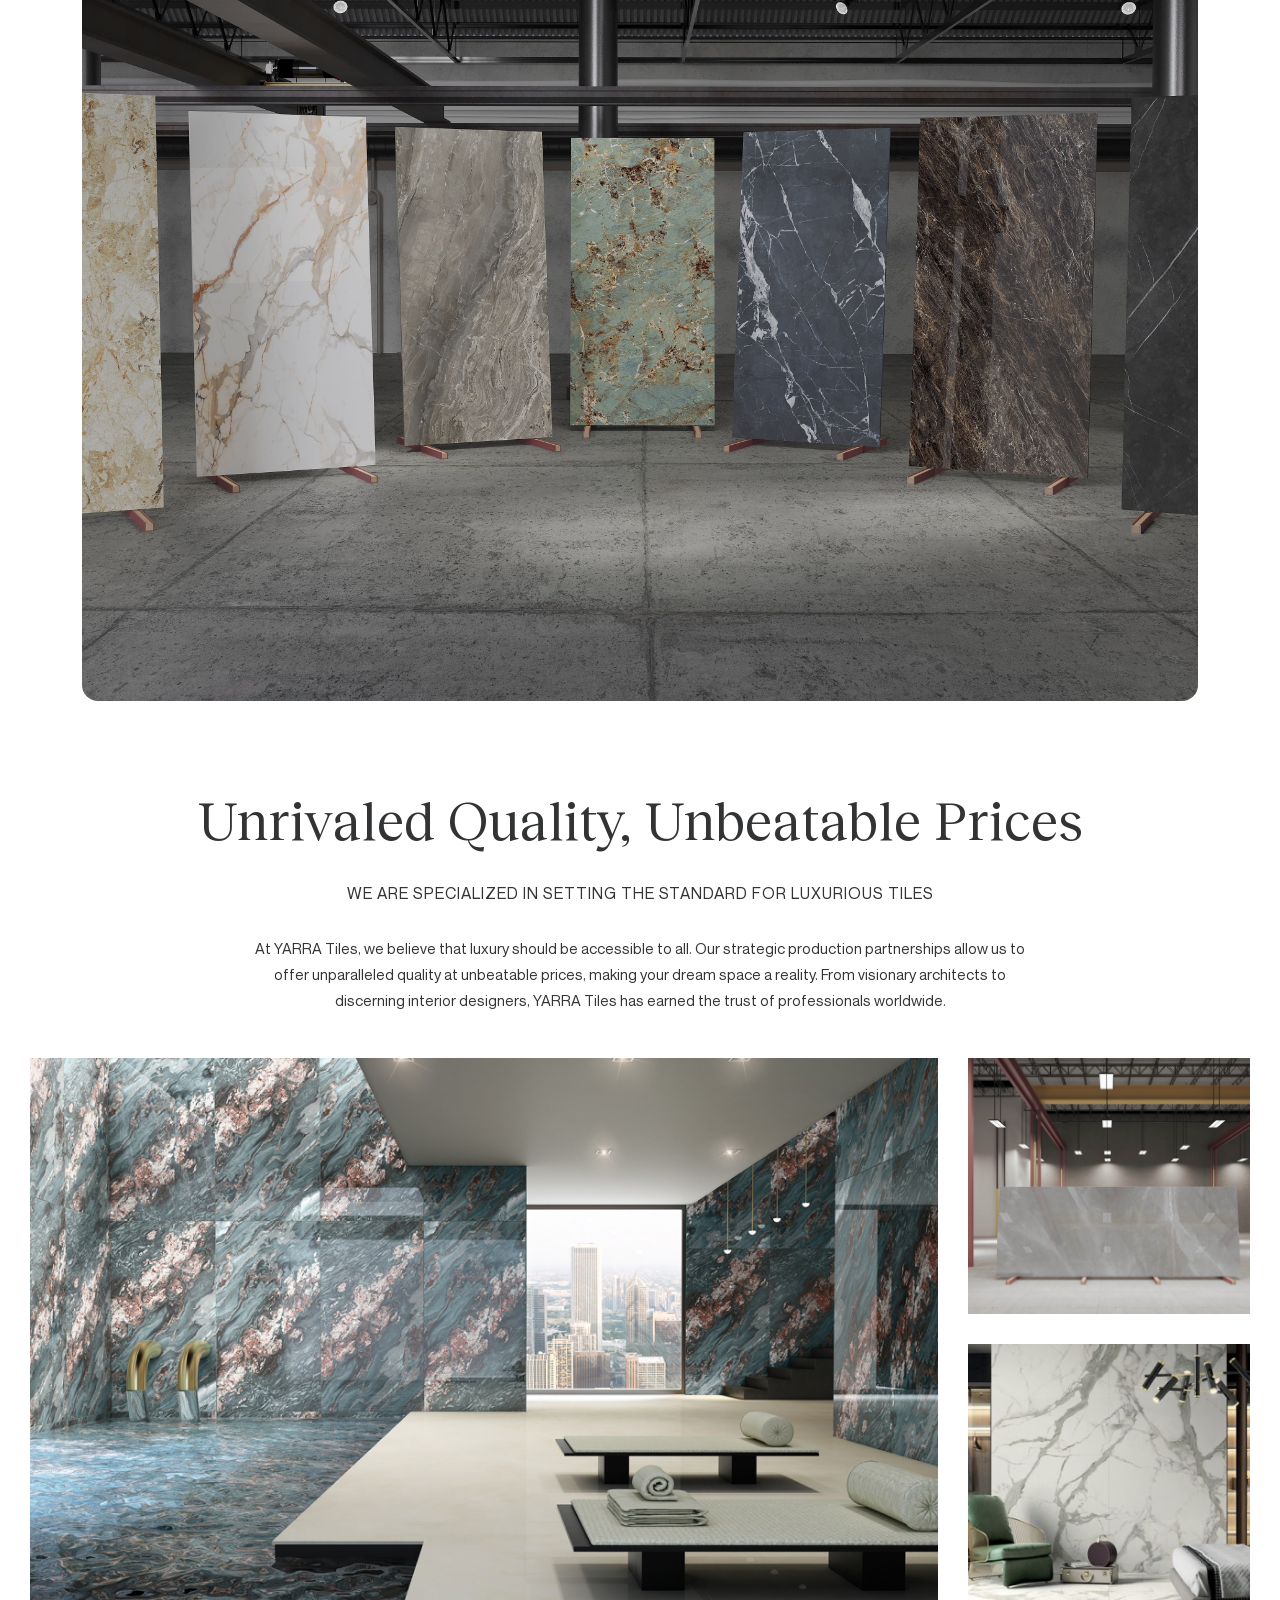
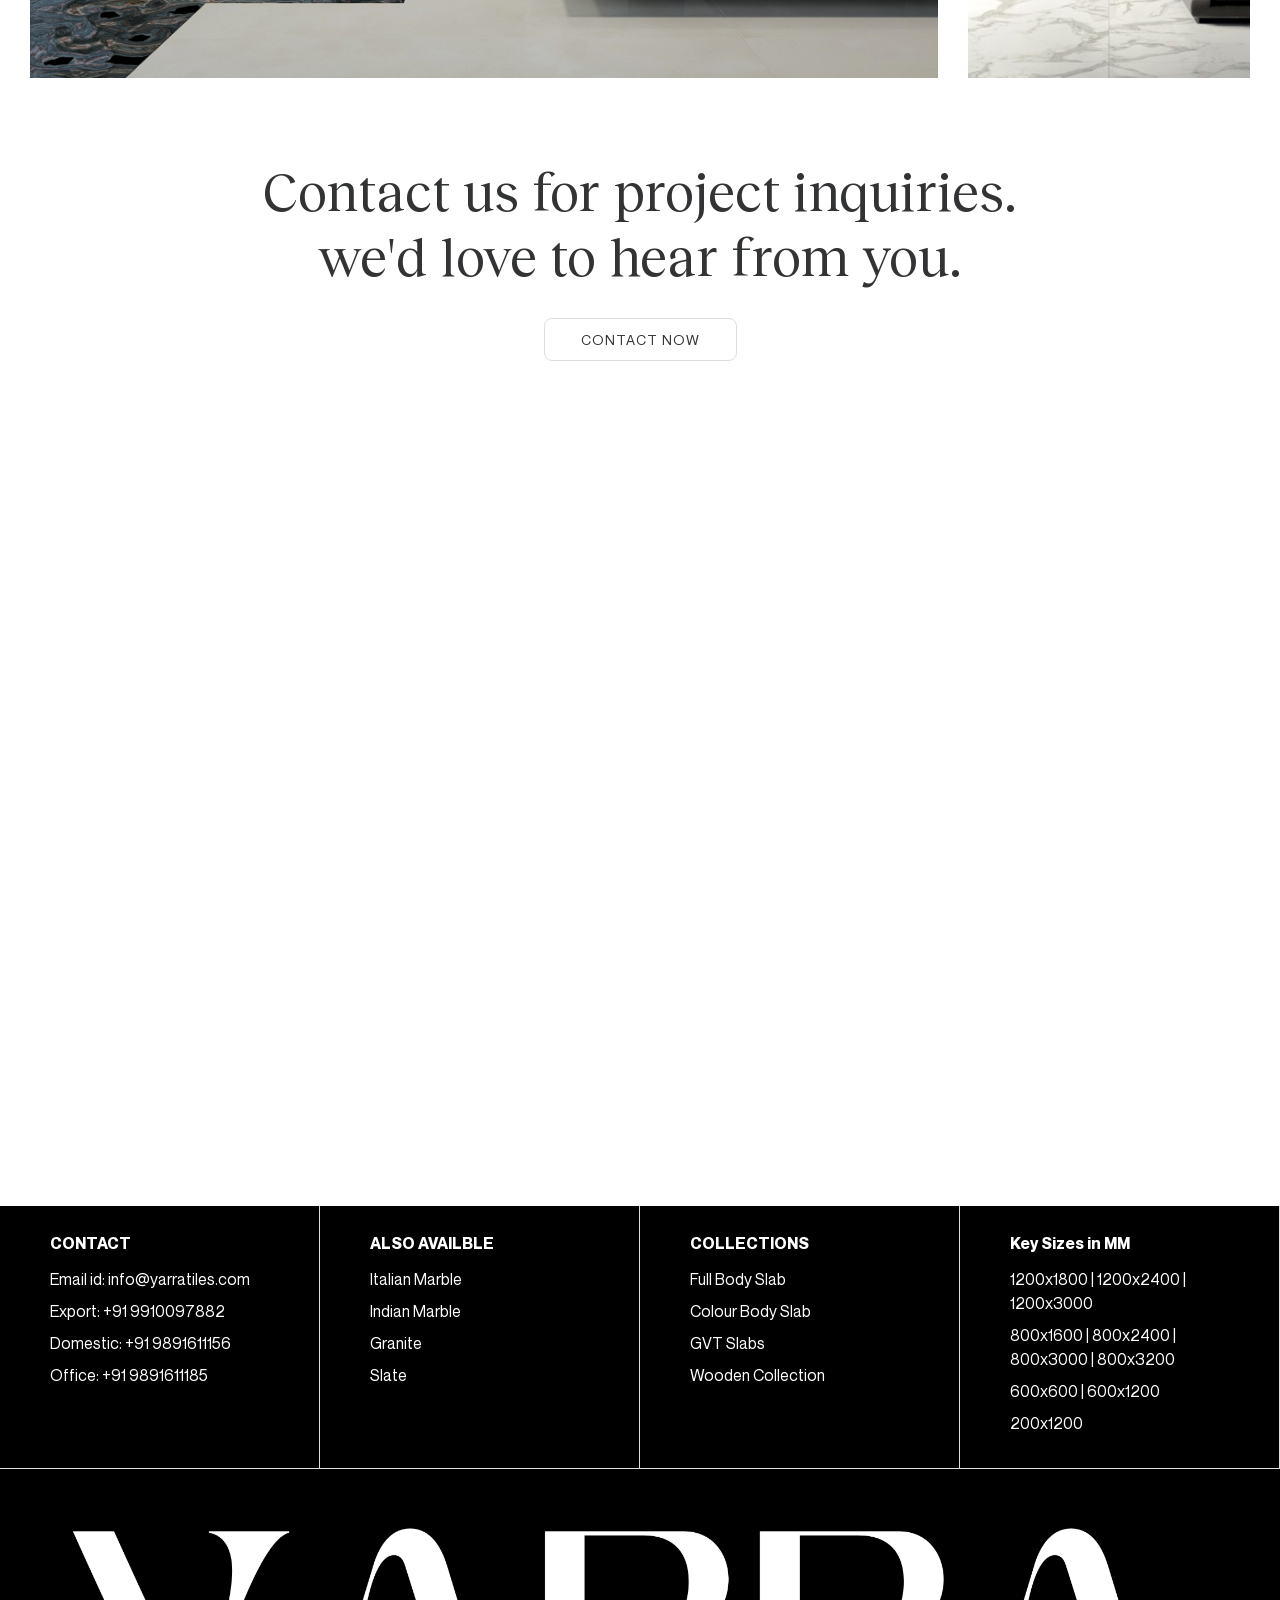
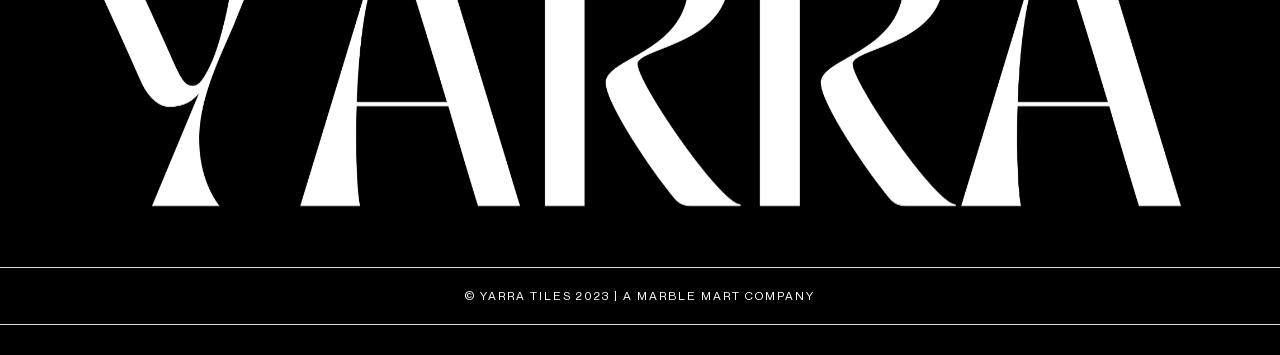
==== commit c959c4af: "Version 2" ====
--- a/index.html
+++ b/index.html
@@ -53,20 +53,10 @@
 		<p class="browserupgrade">You are using an <strong>outdated</strong> browser. Please <a href="https://browsehappy.com/">upgrade your browser</a> to improve your experience and security.</p>
 	<![endif]-->
 
-	<div class="loader-wrapper" id="preloader">
-		<div class='loader loader2'>
-			<div>
-				<div>
-					<div>
-						<div>
-							<div>
-								<div>
-								</div>
-							</div>
-						</div>
-					</div>
-				</div>
-			</div>
+	<div class="preloader">
+		<div class="logo">
+			<img src="images/logo.png" alt="">
+			<span>Loading Something Awesome...</span>
 		</div>
 	</div>
 
@@ -78,7 +68,7 @@
 			<div class="header-content">
 				<div class="logo-area">
 					<a href="#">
-						<img src="images/white-sm-logo.svg" alt="">
+						<img src="images/logo.png" alt="">
 					</a>
 				</div>
 			</div>
@@ -102,7 +92,7 @@
 					<h2>Seamless tiles with <br> unmatched price</h2>
 				</div>
 				<!-- SINGLE SLIDE -->
-				<div class="single-banner-slide" style="background-image: url(images/banner/3.jpg);">
+				<div class="single-banner-slide" style="background-image: url(images/banner/3.png);">
 					<h2>Seamless tiles with <br> unmatched collection</h2>
 				</div>
 			</div>
@@ -366,4 +356,4 @@
 
 </body>
 
-</html>
+</html>
--- a/style.css
+++ b/style.css
@@ -0,0 +1,501 @@
+/*-----------------------------------------------------------------------------------
+
+    Template Name: YARRA
+    Template URI: http://exampleURL.com
+    Description: This is the description of website
+    Author: Yeasin Arafat
+    Author URI: http://yeasinarafat.rf.gd
+    Version: 1.0
+-----------------------------------------------------------------------------------*/
+@font-face {
+    font-family: 'Reckless Neue';
+    src: url('fonts/RecklessNeue-Regular.woff2') format('woff2'),
+        url('fonts/RecklessNeue-Regular.woff') format('woff');
+    font-weight: normal;
+    font-style: normal;
+    font-display: swap;
+}
+@font-face {
+    font-family: 'Reckless Neue';
+    src: url('fonts/RecklessNeue-RegularItalic.woff2') format('woff2'),
+        url('fonts/RecklessNeue-RegularItalic.woff') format('woff');
+    font-weight: normal;
+    font-style: italic;
+    font-display: swap;
+}
+@font-face {
+    font-family: 'Neue Montreal';
+    src: url('fonts/NeueMontreal-Regular.woff2') format('woff2'),
+        url('fonts/NeueMontreal-Regular.woff') format('woff');
+    font-weight: normal;
+    font-style: normal;
+    font-display: swap;
+}
+@font-face {
+    font-family: 'Neue Montreal';
+    src: url('fonts/NeueMontreal-Bold.woff2') format('woff2'),
+        url('fonts/NeueMontreal-Bold.woff') format('woff');
+    font-weight: bold;
+    font-style: normal;
+    font-display: swap;
+}
+
+
+
+
+
+/*--------------------------------------------
+                1.  Typhography
+---------------------------------------------*/
+
+*{
+    margin: 0;
+    padding: 0;
+}
+
+body{
+    font-family: 'Neue Montreal';
+    color: #323334;
+}
+
+ul{
+    list-style: none;
+    margin: 0 !important;
+}
+
+a{
+    text-decoration: none !important;
+    display: inline-block;
+}
+
+img{
+    max-width: 100%;
+}
+
+button:focus{
+    outline: none;
+}
+
+h1,
+h2,
+h3,
+h4,
+h5,
+h6{
+    font-family: 'Reckless Neue';
+    margin: 0;
+}
+p{
+    font-size: 15px;
+    line-height: 26px;
+    margin: 0;
+    color: #323334;
+}
+.sec-padd-60{
+    padding-top: 60px;
+    padding-bottom: 60px;
+}
+.sec-padd-80{
+    padding-top: 80px;
+    padding-bottom: 80px;
+}
+.sec-title{
+    text-align: center;
+    padding: 80px 0 45px;
+}
+.sec-title h2{
+    color: #323334;
+    font-size: 54px;
+}
+.sec-title span{
+    text-transform: uppercase;
+    letter-spacing: 1px;
+    padding-top: 30px;
+    display: block;
+}
+.sec-title p{
+    max-width: 800px;
+    margin: auto;
+    padding-top: 30px;
+}
+.d-flex{
+    display: -webkit-box;
+    display: -ms-flexbox;
+    display: flex;
+    -webkit-box-pack: center;
+        -ms-flex-pack: center;
+            justify-content: center;
+    -webkit-box-align: center;
+        -ms-flex-align: center;
+            align-items: center;
+}
+.d-flex-2{
+    display: -webkit-box;
+    display: -ms-flexbox;
+    display: flex;
+    -webkit-box-align: center;
+        -ms-flex-align: center;
+            align-items: center;
+}
+.bg-img{
+    background-size: cover;
+    background-position: center center;
+    background-repeat: no-repeat;
+}
+.np{
+    padding: 0 !important;
+}
+.nm{
+    margin: 0 !important;
+}
+/*---------------------------------PRELOADER START---------------------------*/
+.preloader img{
+    max-width: 250px;
+}
+.preloader {
+    position: fixed;
+    top: 0;
+    left: 0;
+    width: 100%;
+    height: 100%;
+    background-color: #000;
+    display: flex;
+    justify-content: center;
+    align-items: center;
+    opacity: 1;
+    z-index: 9999;
+}
+.logo {
+    display: flex;
+    flex-direction: column;
+    align-items: center;
+}
+.logo span {
+    color: #fff;
+    font-size: 10px;
+    text-align: center;
+    text-transform: uppercase;
+    color: #fff;
+    letter-spacing: 2.5px;
+    padding-top: 10px;
+    display: block;
+    font-family: 'Poppins', sans-serif;
+}
+/*---------------------------------PRELOADER END---------------------------*/
+.logo-area img {
+    max-width: 100px;
+}
+.single-banner-slide {
+    width: 100%;
+    height: 100vh;
+    background-size: cover;
+    background-position: center;
+    background-repeat: no-repeat;
+    display: -webkit-box;
+    display: -ms-flexbox;
+    display: flex;
+    -webkit-box-pack: center;
+        -ms-flex-pack: center;
+            justify-content: center;
+    -webkit-box-align: center;
+        -ms-flex-align: center;
+            align-items: center;
+}
+.logo-area {
+    text-align: center;
+    padding-top: 25px;
+    -webkit-transition: 0.3s;
+    -o-transition: 0.3s;
+    transition: 0.3s;
+    background: rgba(0,0,0,0.0);
+}
+header.header-area {
+    position: fixed;
+    width: 100%;
+    height: auto;
+    z-index: 99;
+    -webkit-transition: 0.3s;
+    -o-transition: 0.3s;
+    transition: 0.3s;
+}
+.header-area.sticky.hide-header {
+    top: -100%;
+}
+.header-area.sticky {
+    background: rgba(0,0,0,0.5);
+}
+.header-area.sticky .logo-area {
+    padding: 15px 0
+}
+
+.single-banner-slide h2 {
+    color: #fff;
+    font-size: 60px;
+    font-style: italic;
+    text-align: center;
+}
+/* .banner-area .owl-item.active h2 {
+    -webkit-animation-duration: 1.2s;
+    animation-duration: 1.2s;
+    -webkit-animation-fill-mode: both;
+    animation-fill-mode: both;
+    -webkit-animation-name: fadeInUp;
+    animation-name: fadeInUp;
+    -webkit-animation-delay: 0.4s;
+    animation-delay: 0.4s;
+} */
+section.banner-area {
+    position: relative;
+}
+.owl-dots {
+    position: absolute;
+    left: 0;
+    bottom: 30px;
+    z-index: 9;
+    width: 100%;
+    height: auto;
+    text-align: center;
+}
+.owl-dots span {
+    width: 10px;
+    height: 10px;
+    border-radius: 50px;
+    background: #D9D9D9;
+    display: inline-block;
+    -webkit-transition: 0.2s;
+    -o-transition: 0.2s;
+    transition: 0.2s;
+}
+.owl-dots button{
+    margin: 0 6px !important;
+}
+.owl-dot.active span{
+    background: #010101;
+}
+.explore-btn {
+    text-align: center;
+    border-top: 2px solid #DFDEDB;
+    border-bottom: 2px solid #DFDEDB;
+    padding: 20px 0;
+    margin-top: 50px;
+}
+.explore-btn a {
+    font-family: 'Reckless Neue';
+    color: #323334;
+    font-size: 22px;
+    -webkit-transition: 0.1s;
+    -o-transition: 0.1s;
+    transition: 0.1s;
+}
+.explore-btn a:hover{
+    color: #000;
+}
+
+/*---------------------------------End Banner Area---------------------------*/
+.explore-area{
+    position: relative;
+}
+.explore-content {
+    padding: 350px 0;
+    text-align: center;
+}
+.explore-content h2{
+    color: #323334;
+    font-size: 54px;
+}
+.explore-content p{
+    max-width: 500px;
+    margin: auto;
+    padding: 20px 0;
+}
+.our-btn{
+    border-radius: 8px;
+    border: 1px solid var(--oyster, #DFDEDB);
+    color: #323334;
+    font-size: 14px;
+    padding: 10px 36px;
+    -webkit-transition: 0.3s;
+    -o-transition: 0.3s;
+    transition: 0.3s;
+    text-transform: uppercase;
+    letter-spacing: 1px;
+}
+.our-btn:hover{
+    color: #fff;
+    background-color: #000;
+}
+.elegance-img img{
+    position: absolute;
+}
+.elegance-img img:nth-child(1){
+    top: 30px;
+    left: 0;
+    right: 0;
+    margin: auto;
+}
+.elegance-img img:nth-child(2){
+    top: 200px;
+    left: 30px;
+}
+.elegance-img img:nth-child(3) {
+    top: 250px;
+    right: 14%;
+}
+.elegance-img img:nth-child(4) {
+    top: 618px;
+    left: 0;
+    max-width: 400px;
+}
+.elegance-img img:nth-child(5){
+    top: 450px;
+    right: 0;
+}
+.elegance-img img:nth-child(6){
+    top: 740px;
+    right: 190px;
+}
+
+
+.lexury-area{
+    padding-top: 40px;
+}
+.lexury-left{
+    background-color: #090909;
+}
+.lexury-content{
+    display: -ms-grid;
+    display: grid;
+    -ms-grid-columns: (1fr)[2];
+    grid-template-columns: repeat(2,1fr);
+}
+.lexury-left{
+    display: -webkit-box;
+    display: -ms-flexbox;
+    display: flex;
+    -webkit-box-orient: vertical;
+    -webkit-box-direction: normal;
+        -ms-flex-direction: column;
+            flex-direction: column;
+    -webkit-box-pack: center;
+        -ms-flex-pack: center;
+            justify-content: center;
+}
+.lexury-right img{
+    width: 100%;
+    height: 100%;
+    -o-object-fit: cover;
+       object-fit: cover;
+}
+.lexury-left{
+    padding: 50px 100px;
+}
+.lexury-left h2{
+    color: #fff;
+    font-size: 36px;
+    padding-bottom: 20px;
+}
+.lexury-left p{
+    padding-top: 15px;
+    color: #fff;
+    max-width: 85%;
+}
+
+.quality-area{
+    padding: 0 30px;
+}
+.quality-image-grid {
+    display: -ms-grid;
+    display: grid;
+    -ms-grid-columns: 1fr 30px 1fr 30px 1fr 30px 1fr;
+    grid-template-columns: repeat(4,1fr);
+    grid-gap: 30px;
+}
+.quality-image-grid img {
+    width: 100%;
+    height: 100%;
+    -o-object-fit: cover;
+       object-fit: cover;
+}
+.quality-image-grid img:nth-child(1) {
+    -ms-grid-column: 1;
+    -ms-grid-column-span: 3;
+    grid-column: 1/4;
+    -ms-grid-row: 1;
+    -ms-grid-row-span: 3;
+    grid-row: 1/4;
+}
+.quality-image-grid img:nth-child(2) {
+    -ms-grid-column: 4;
+    -ms-grid-column-span: 1;
+    grid-column: 4/5;
+    -ms-grid-row: 1;
+    -ms-grid-row-span: 2;
+    grid-row: 1/3;
+}
+.quality-image-grid img:nth-child(3) {
+    -ms-grid-column: 4;
+    -ms-grid-column-span: 1;
+    grid-column: 4/5;
+    -ms-grid-row: 3;
+    -ms-grid-row-span: 1;
+    grid-row: 3/4;
+}
+.parallax-window {
+    min-height: 800px;
+    background: transparent;
+}
+
+
+
+
+
+.footer-area{
+    background-color: #000000;
+    padding-bottom: 30px;
+}
+.footer-top{
+    border-bottom: 1px solid #DFDEDB;
+    display: -ms-grid;
+    display: grid;
+    -ms-grid-columns: (1fr)[4];
+    grid-template-columns: repeat(4,1fr);
+}
+.single-footer-top-widget {
+    border-right: 1px solid #DFDEDB;
+    padding: 25px 50px;
+}
+.single-footer-top-widget ul{
+    padding: 0;
+}
+.single-footer-top-widget b {
+    color: #fff;
+    font-family: 'Neue Montreal';
+    padding-bottom: 12px;
+    display: block;
+}
+.single-footer-top-widget ul li a{
+    color: #fff;
+    margin-bottom: 8px;
+}
+.single-footer-top-widget ul li a:hover{
+    color: #ddd;
+}
+.footer-logo-area{
+    text-align: center;
+    padding: 50px 0;
+    border-bottom: 1px solid #DFDEDB;
+}
+.copyright-area {
+    text-align: center;
+    padding: 15px 0;
+    border-bottom: 1px solid #DFDEDB;
+}
+.copyright-area p {
+    color: #fff;
+    font-weight: 300;
+    letter-spacing: 2px;
+    font-size: 12px;
+}
+
+
+/*---------------------------------Start About Area---------------------------*/
--- a/css/responsive.css
+++ b/css/responsive.css
@@ -242,8 +242,13 @@
         -ms-grid-columns: (1fr)[1];
         grid-template-columns: repeat(1,1fr);
     }
-
-
+    .loader {
+        width: 100px;
+        height: 100px;
+    }
+    .loader2, .loader2 div {
+        padding: 4px;
+    }
 
 
 
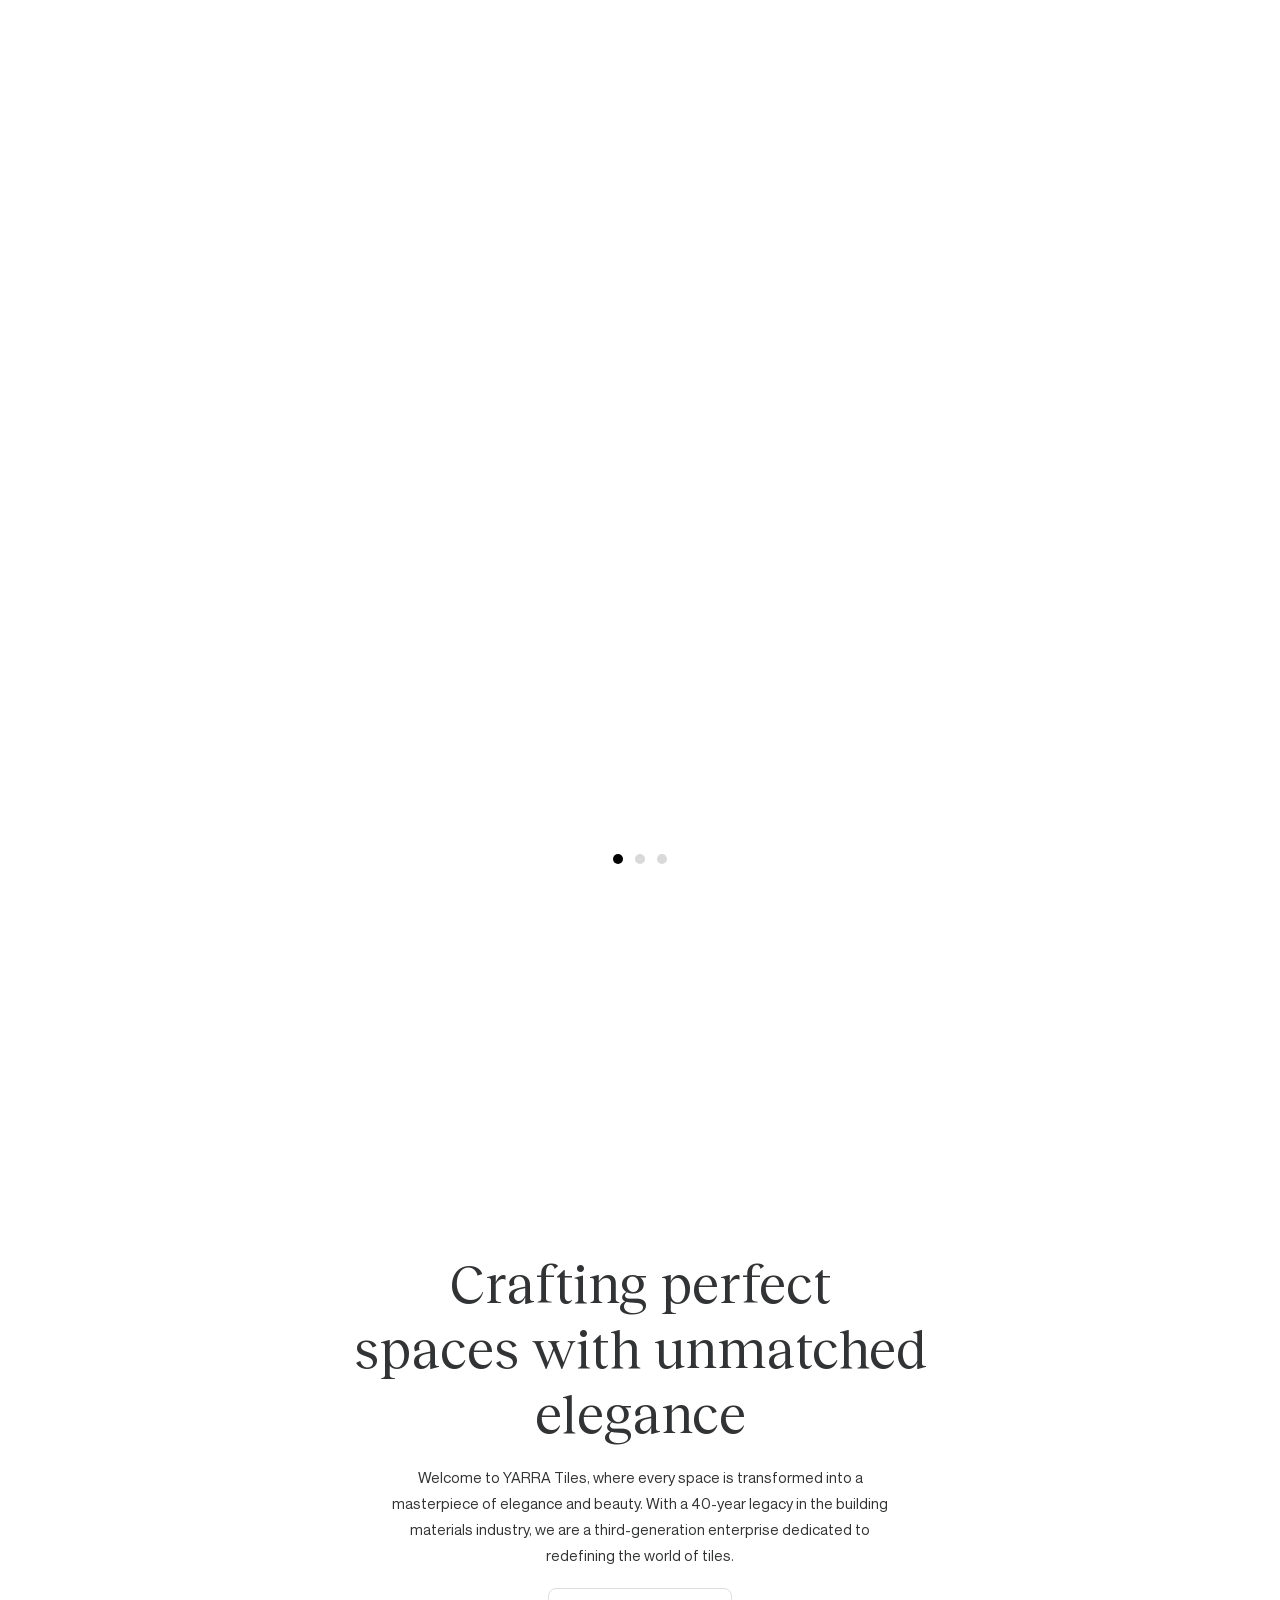
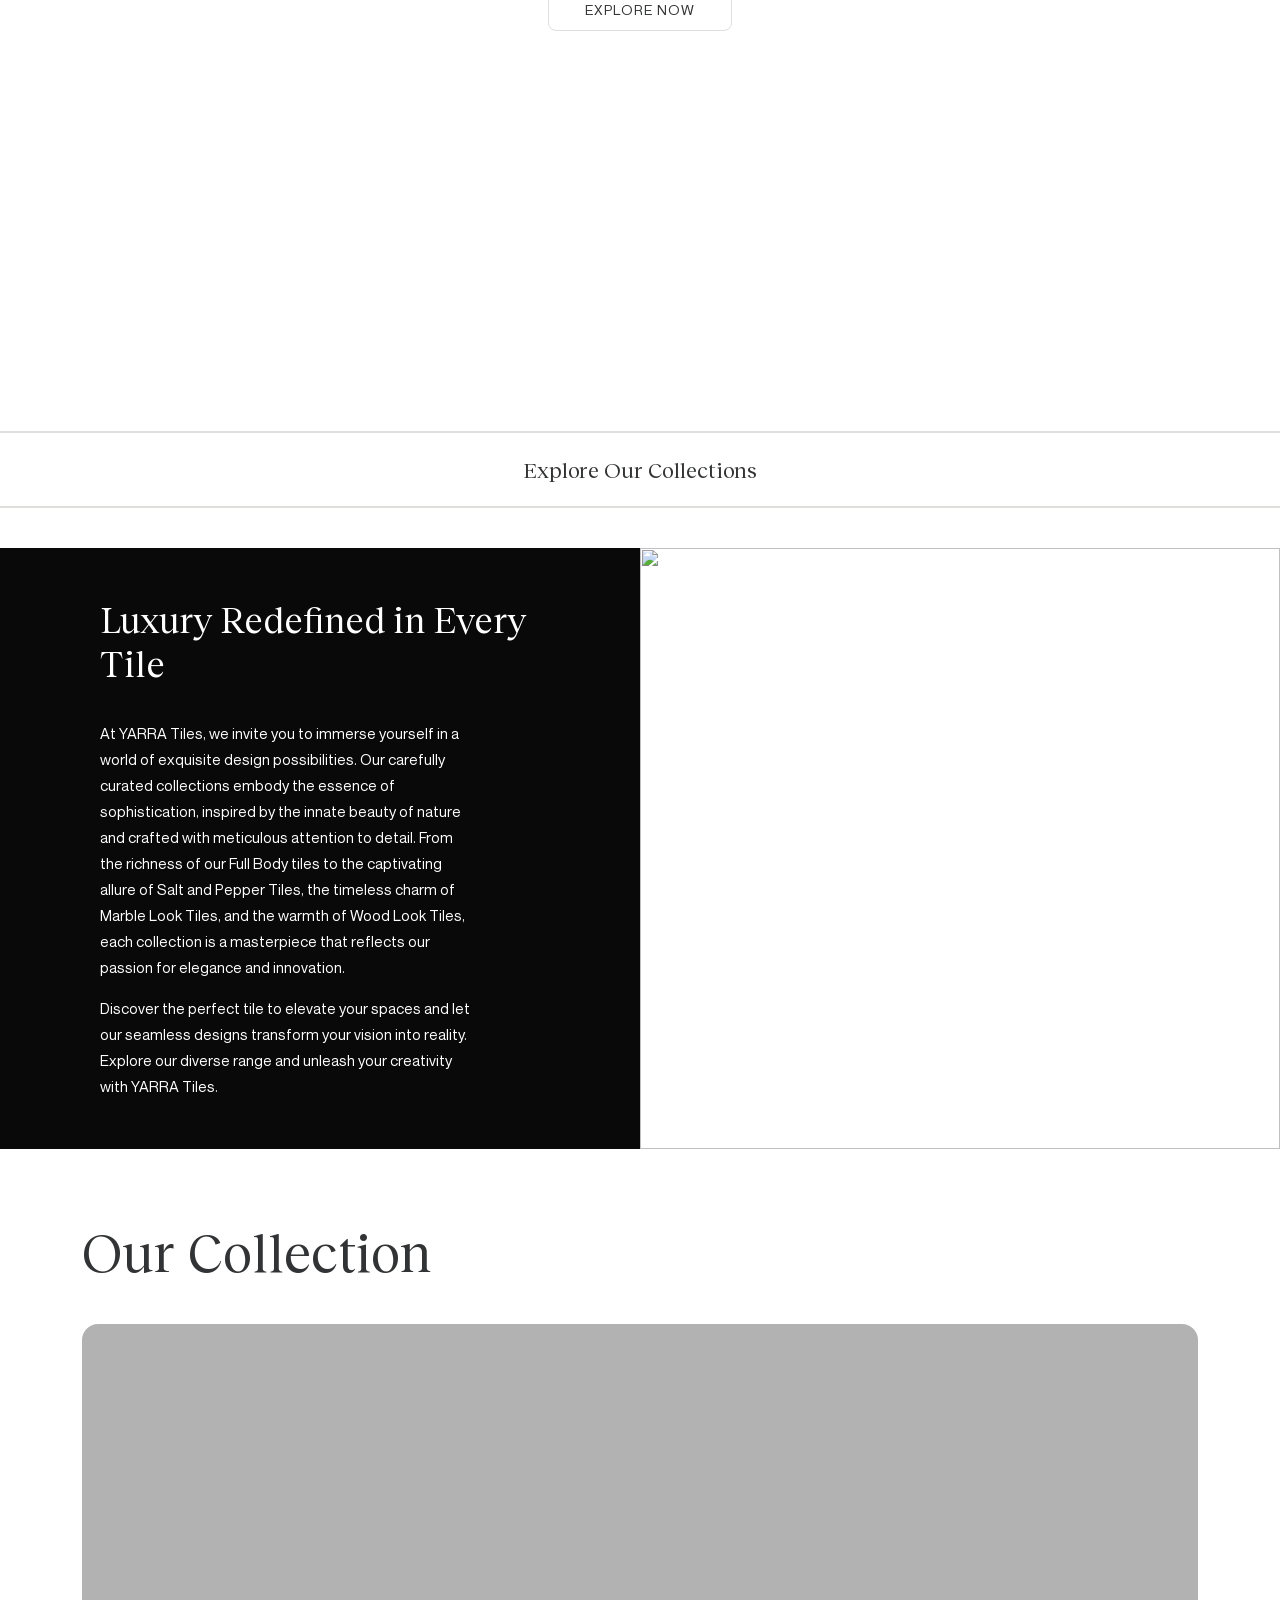
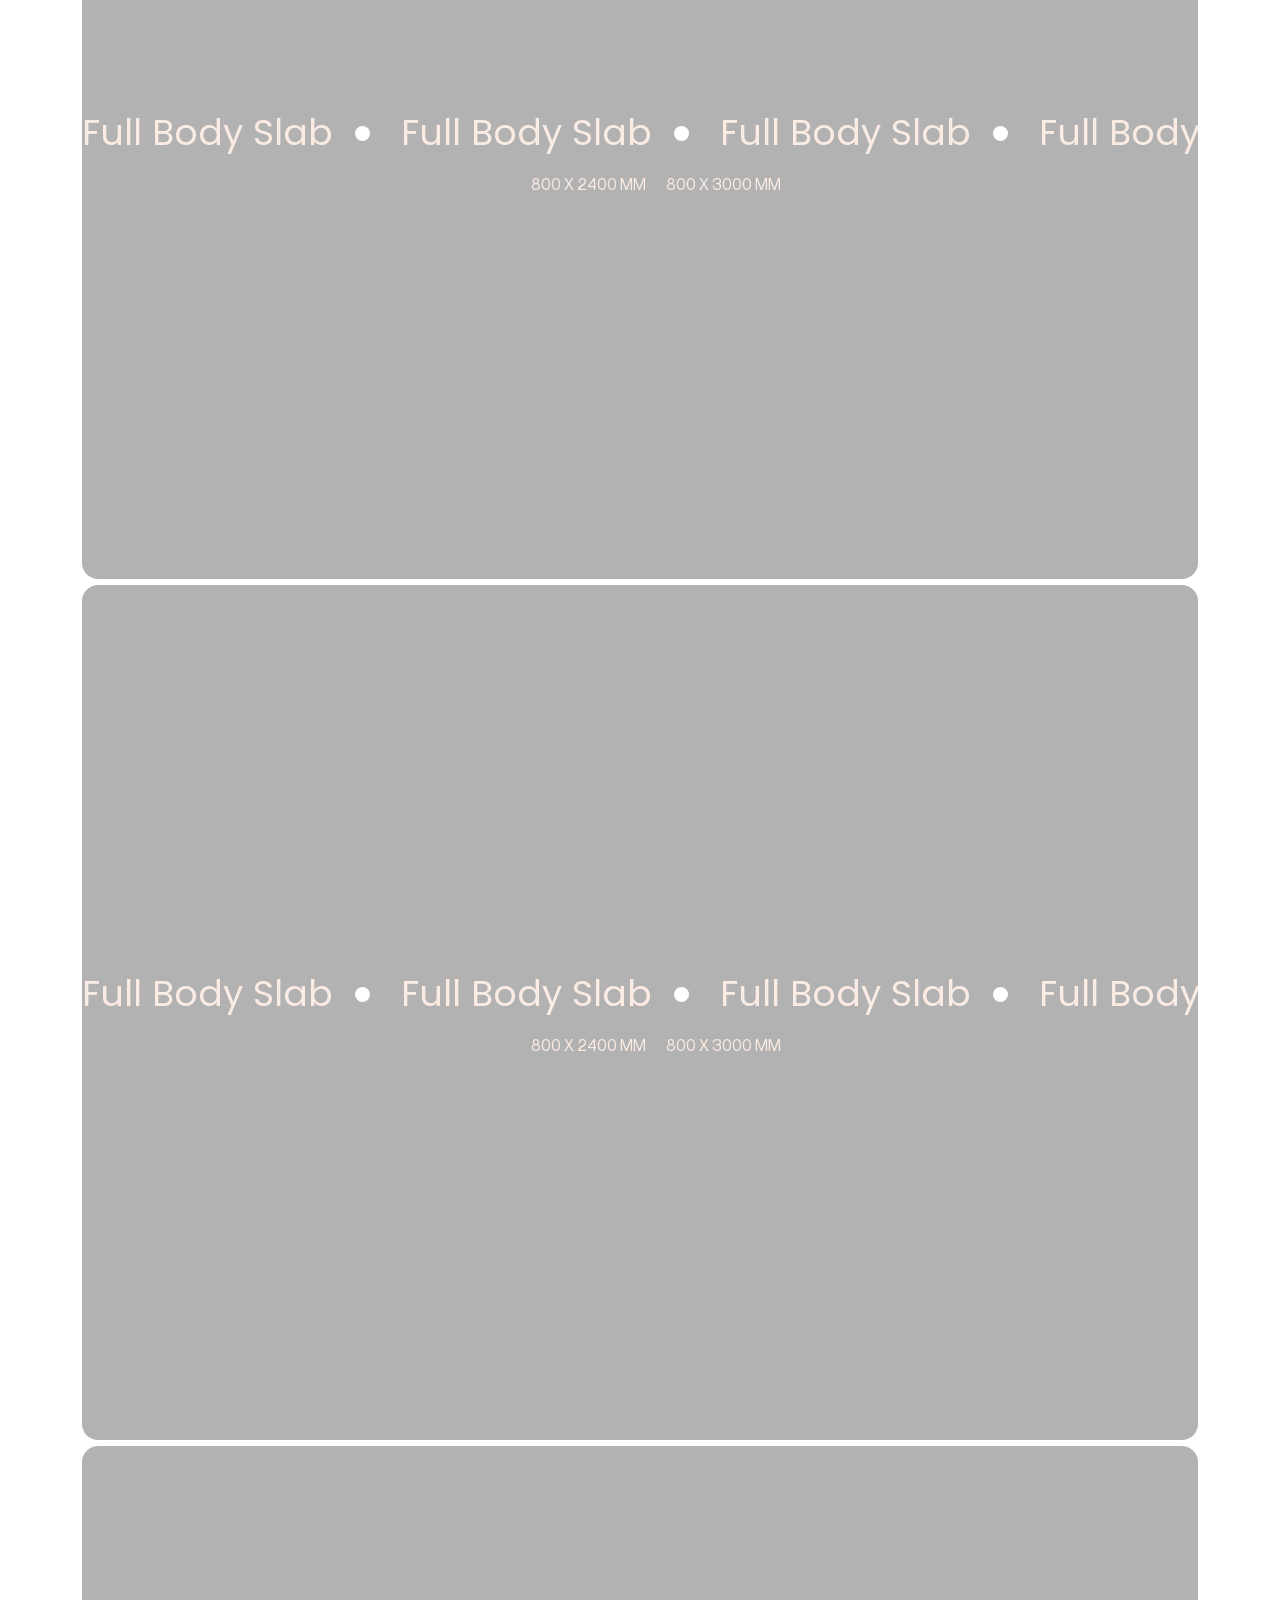
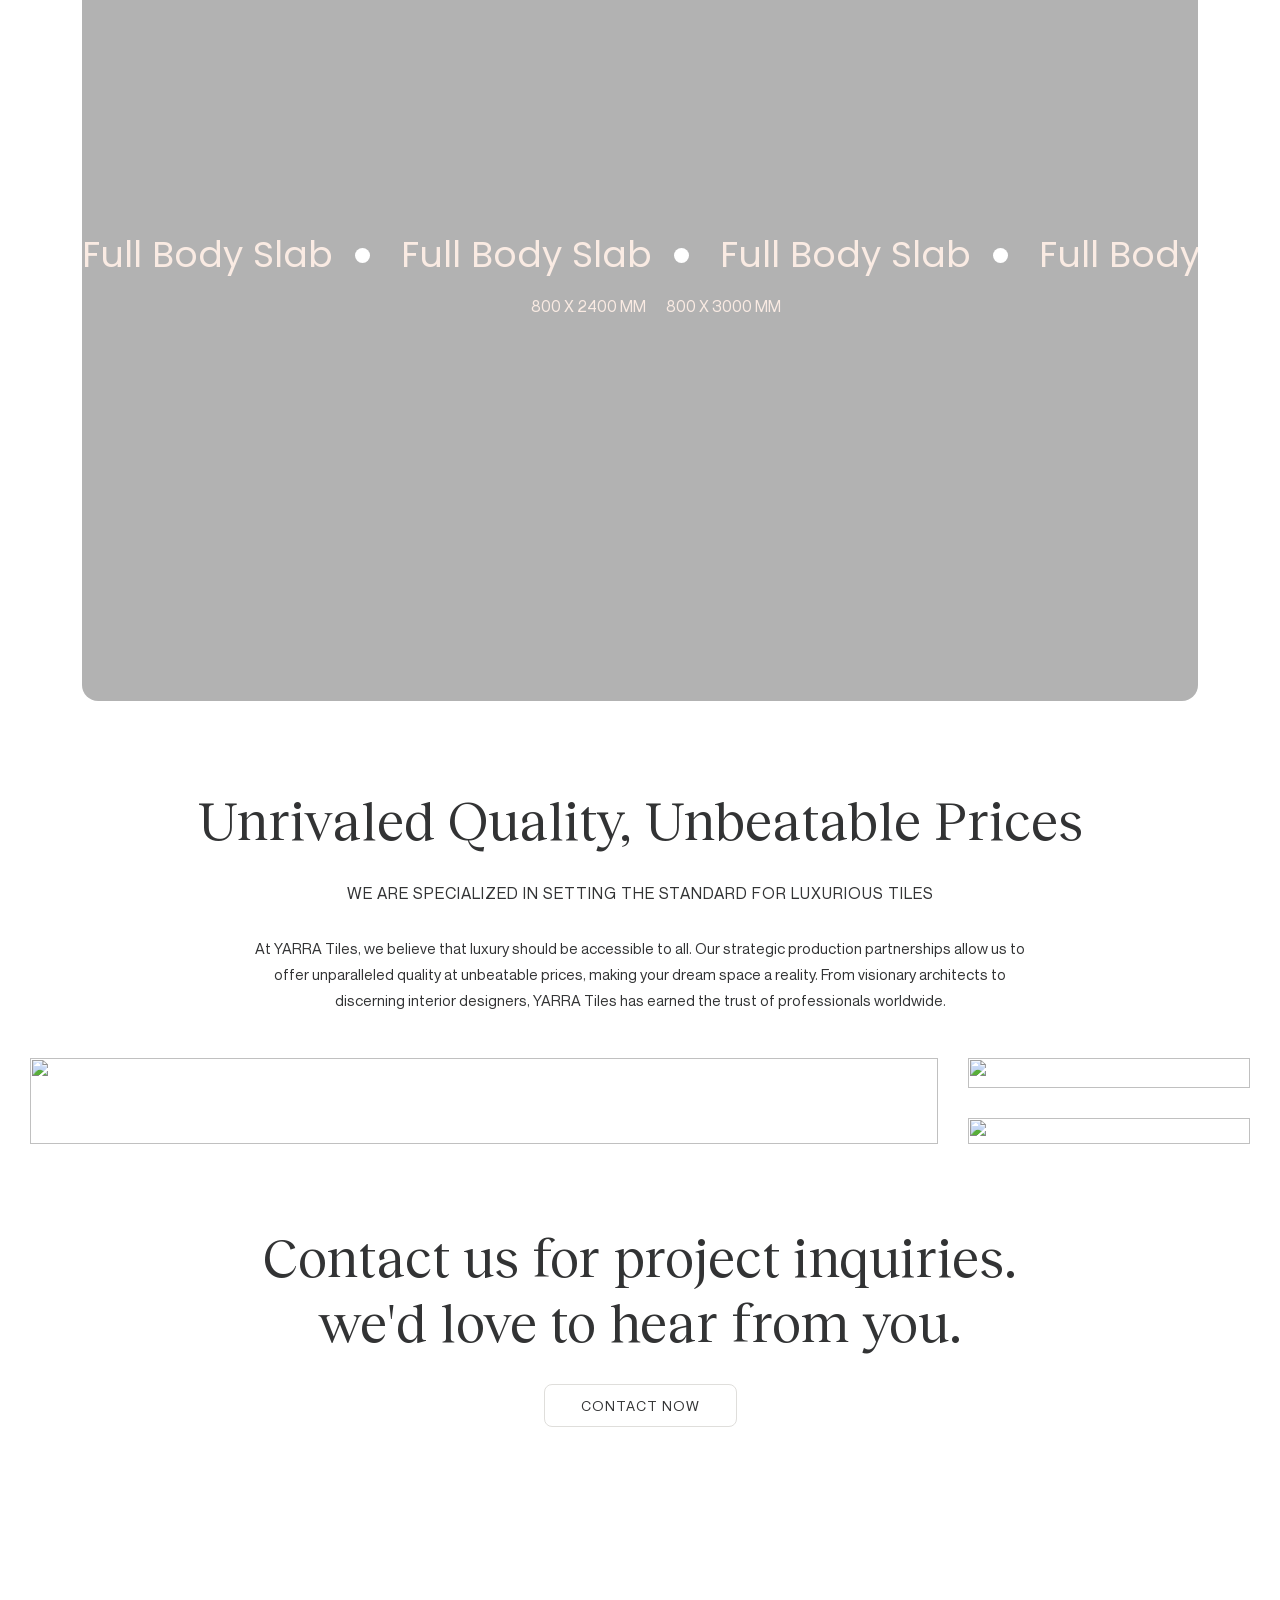
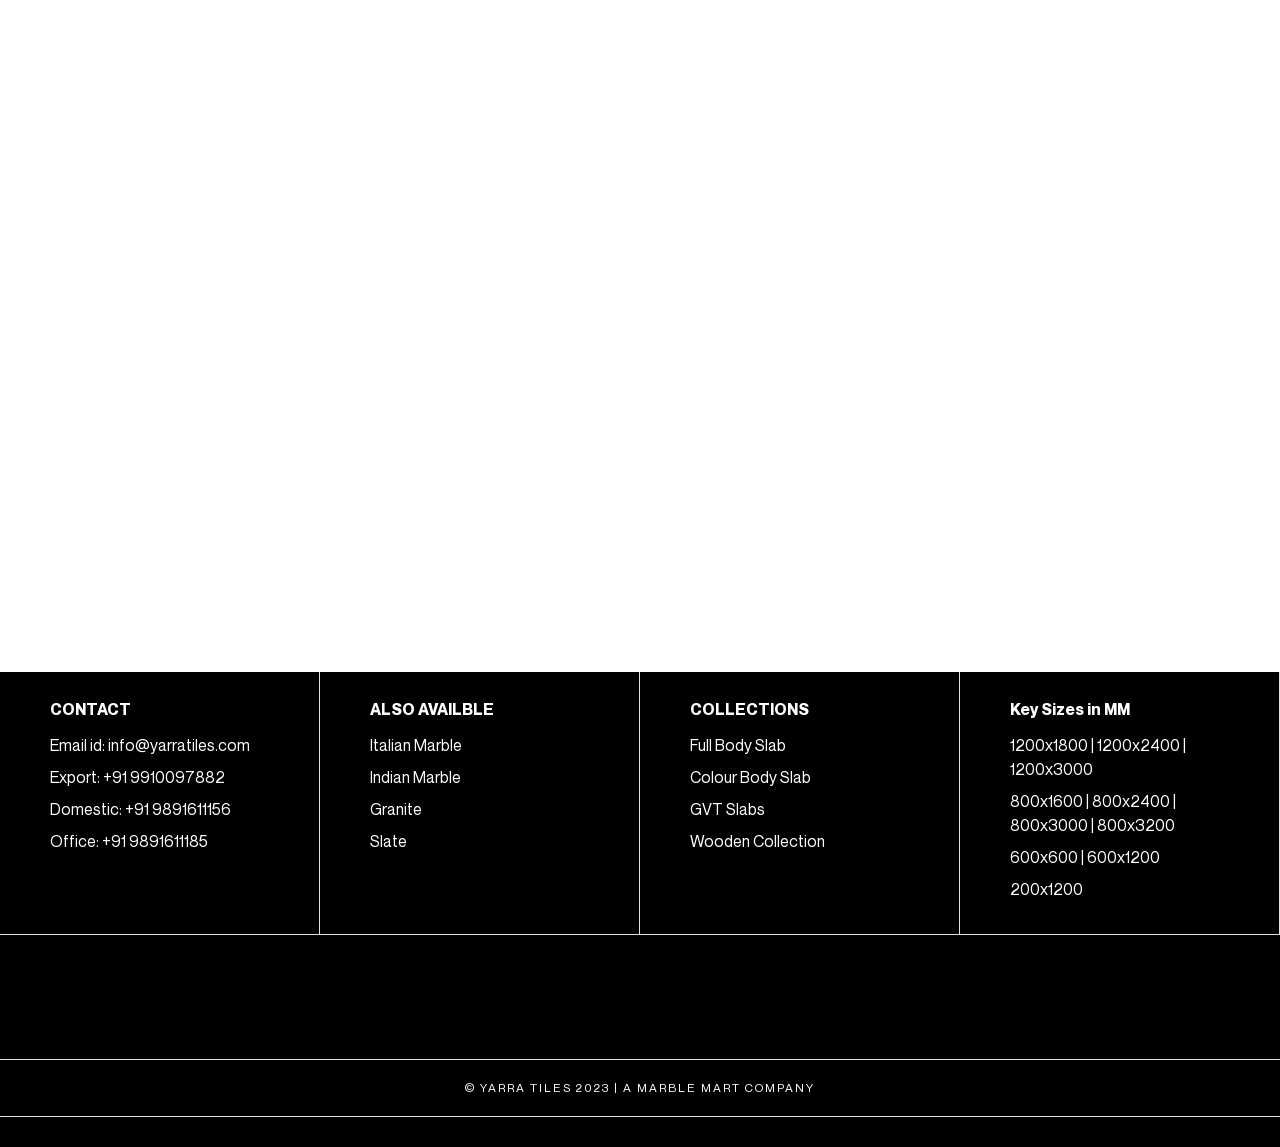
==== commit 136e3039: "New Images" ====
--- a/index.html
+++ b/index.html
@@ -84,11 +84,11 @@
 		<div class="banner-content">
 			<div class="banner-carousel owl-carousel">
 				<!-- SINGLE SLIDE -->
-				<div class="single-banner-slide" style="background-image: url(images/banner/1.jpg);">
+				<div class="single-banner-slide" style="background-image: url(images/banner/1.png);">
 					<h2>Seamless tiles with <br> unmatched quality</h2>
 				</div>
 				<!-- SINGLE SLIDE -->
-				<div class="single-banner-slide" style="background-image: url(images/banner/2.jpg);">
+				<div class="single-banner-slide" style="background-image: url(images/banner/2.png);">
 					<h2>Seamless tiles with <br> unmatched price</h2>
 				</div>
 				<!-- SINGLE SLIDE -->
@@ -114,12 +114,12 @@
 			</div>
 		</div>
 		<div class="elegance-img">
-			<img src="images/elegance/1.jpg" alt="">
-			<img src="images/elegance/2.jpg" alt="">
-			<img src="images/elegance/3.jpg" alt="">
-			<img src="images/elegance/4.jpg" alt="">
-			<img src="images/elegance/5.jpg" alt="">
-			<img src="images/elegance/6.jpg" alt="">
+			<img src="images/elegance/1.png" alt="">
+			<img src="images/elegance/2.png" alt="">
+			<img src="images/elegance/3.png" alt="">
+			<img src="images/elegance/4.png" alt="">
+			<img src="images/elegance/5.png" alt="">
+			<img src="images/elegance/6.png" alt="">
 		</div>
 		<div class="explore-btn">
 			<a href="#">Explore Our Collections</a>
@@ -141,7 +141,7 @@
 				</p>
 			</div>
 			<div class="lexury-right">
-				<img src="images/lexury-tile.jpg" alt="">
+				<img src="images/lexury-tile.png" alt="">
 			</div>
 		</div>
 	</section>
@@ -264,9 +264,9 @@
 			</p>
 		</div>
 		<div class="quality-image-grid">
-			<img src="images/1.jpg" alt="">
-			<img src="images/2.jpg" alt="">
-			<img src="images/3.jpg" alt="">
+			<img src="images/1.png" alt="">
+			<img src="images/2.png" alt="">
+			<img src="images/3.png" alt="">
 		</div>
 	</section>
 
@@ -276,7 +276,7 @@
 				we'd love to hear from you.</h2>
 			<a href="#" class="our-btn">Contact Now</a>
 		</div>
-		<div class="style-content parallax-window" data-parallax="scroll" data-image-src="images/contact.jpg"></div>
+		<div class="style-content parallax-window" data-parallax="scroll" data-image-src="images/contact.png"></div>
 	</section>
 	<!--========================================================
 						Start Footer Area
@@ -356,4 +356,4 @@
 
 </body>
 
-</html>+</html>
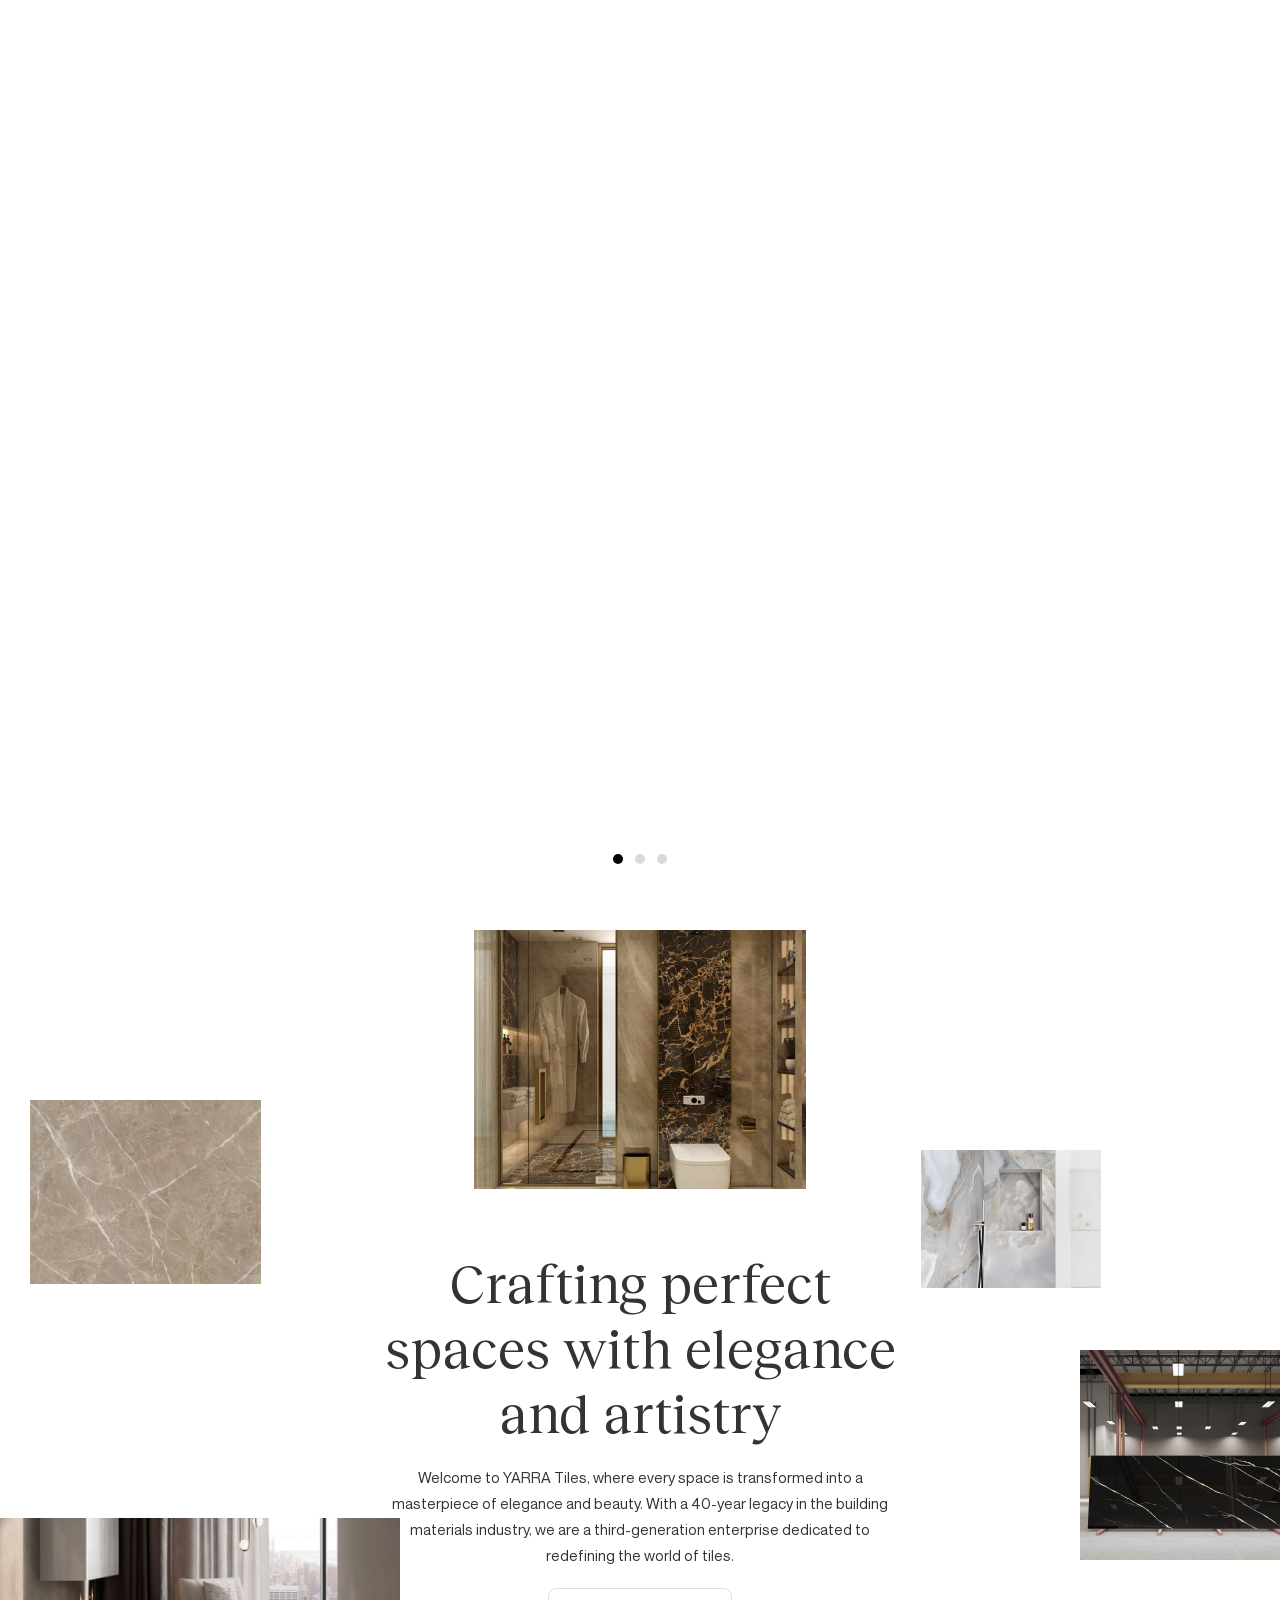
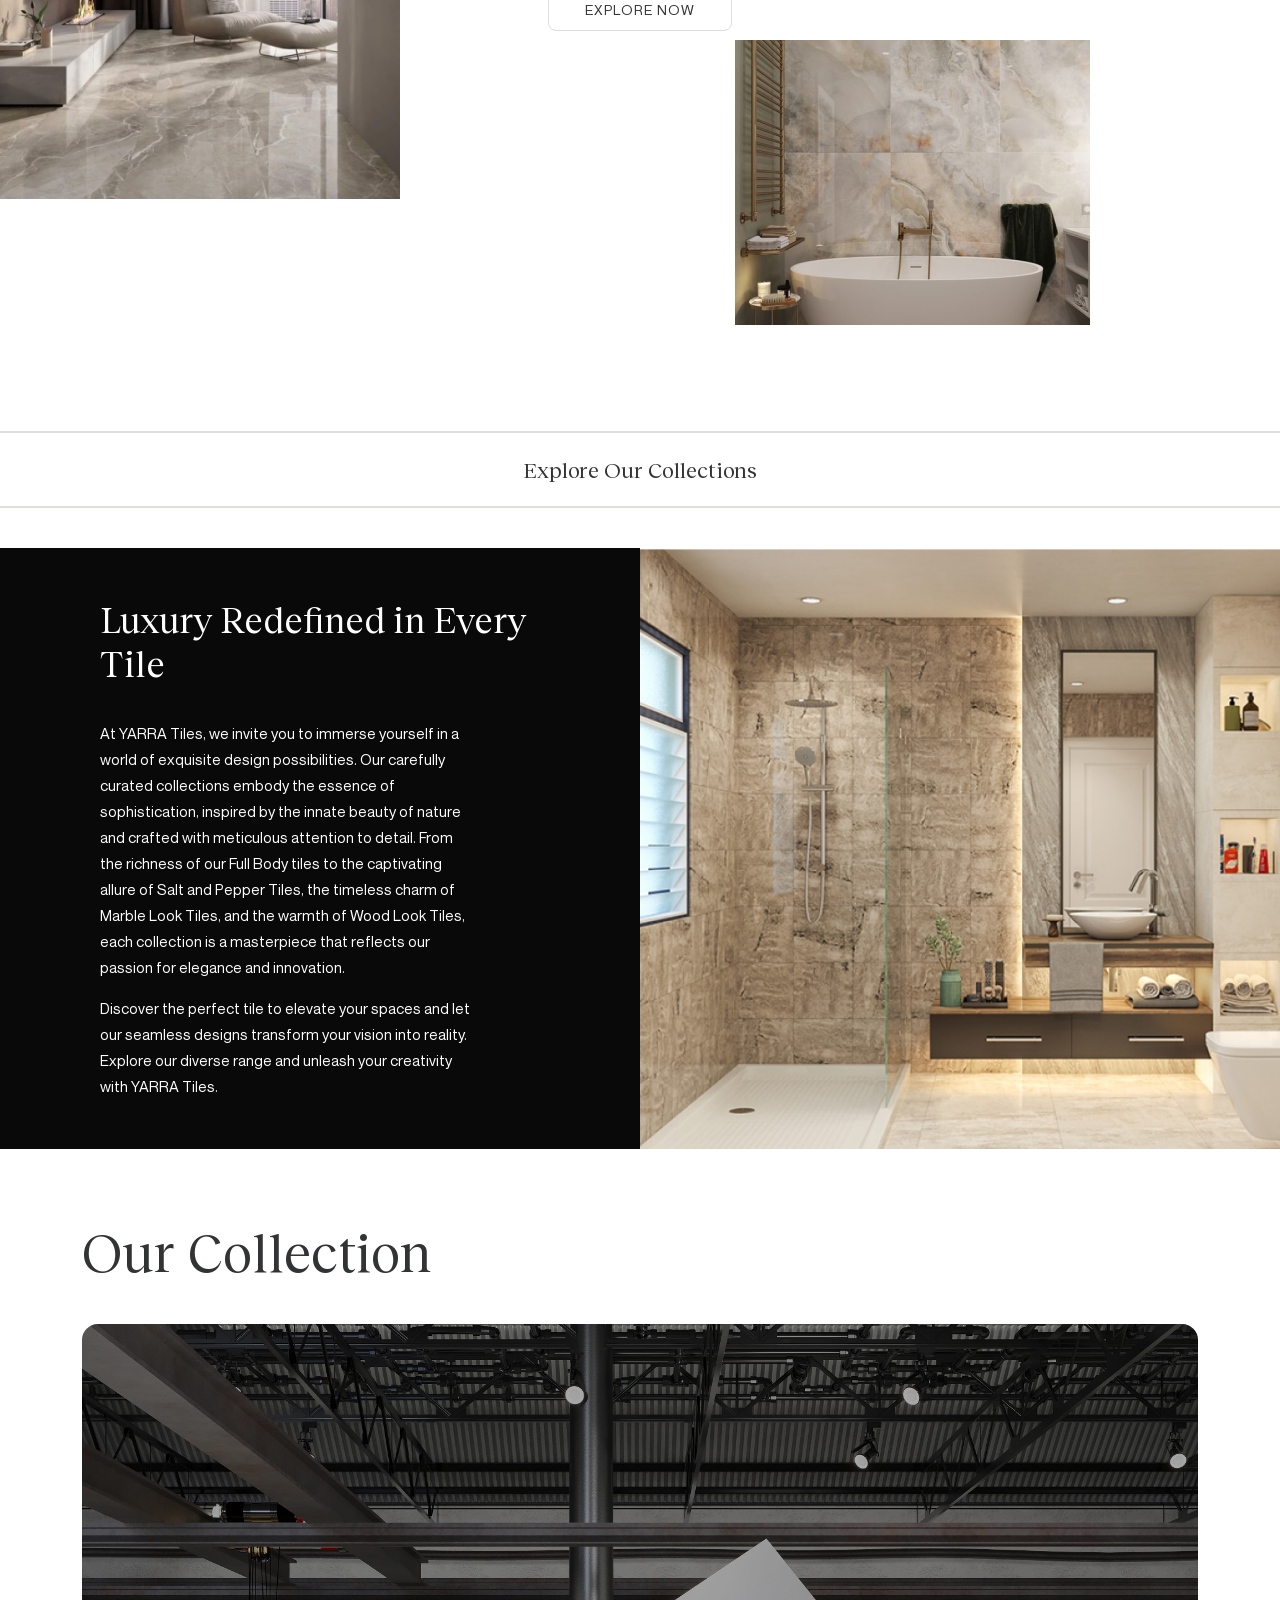
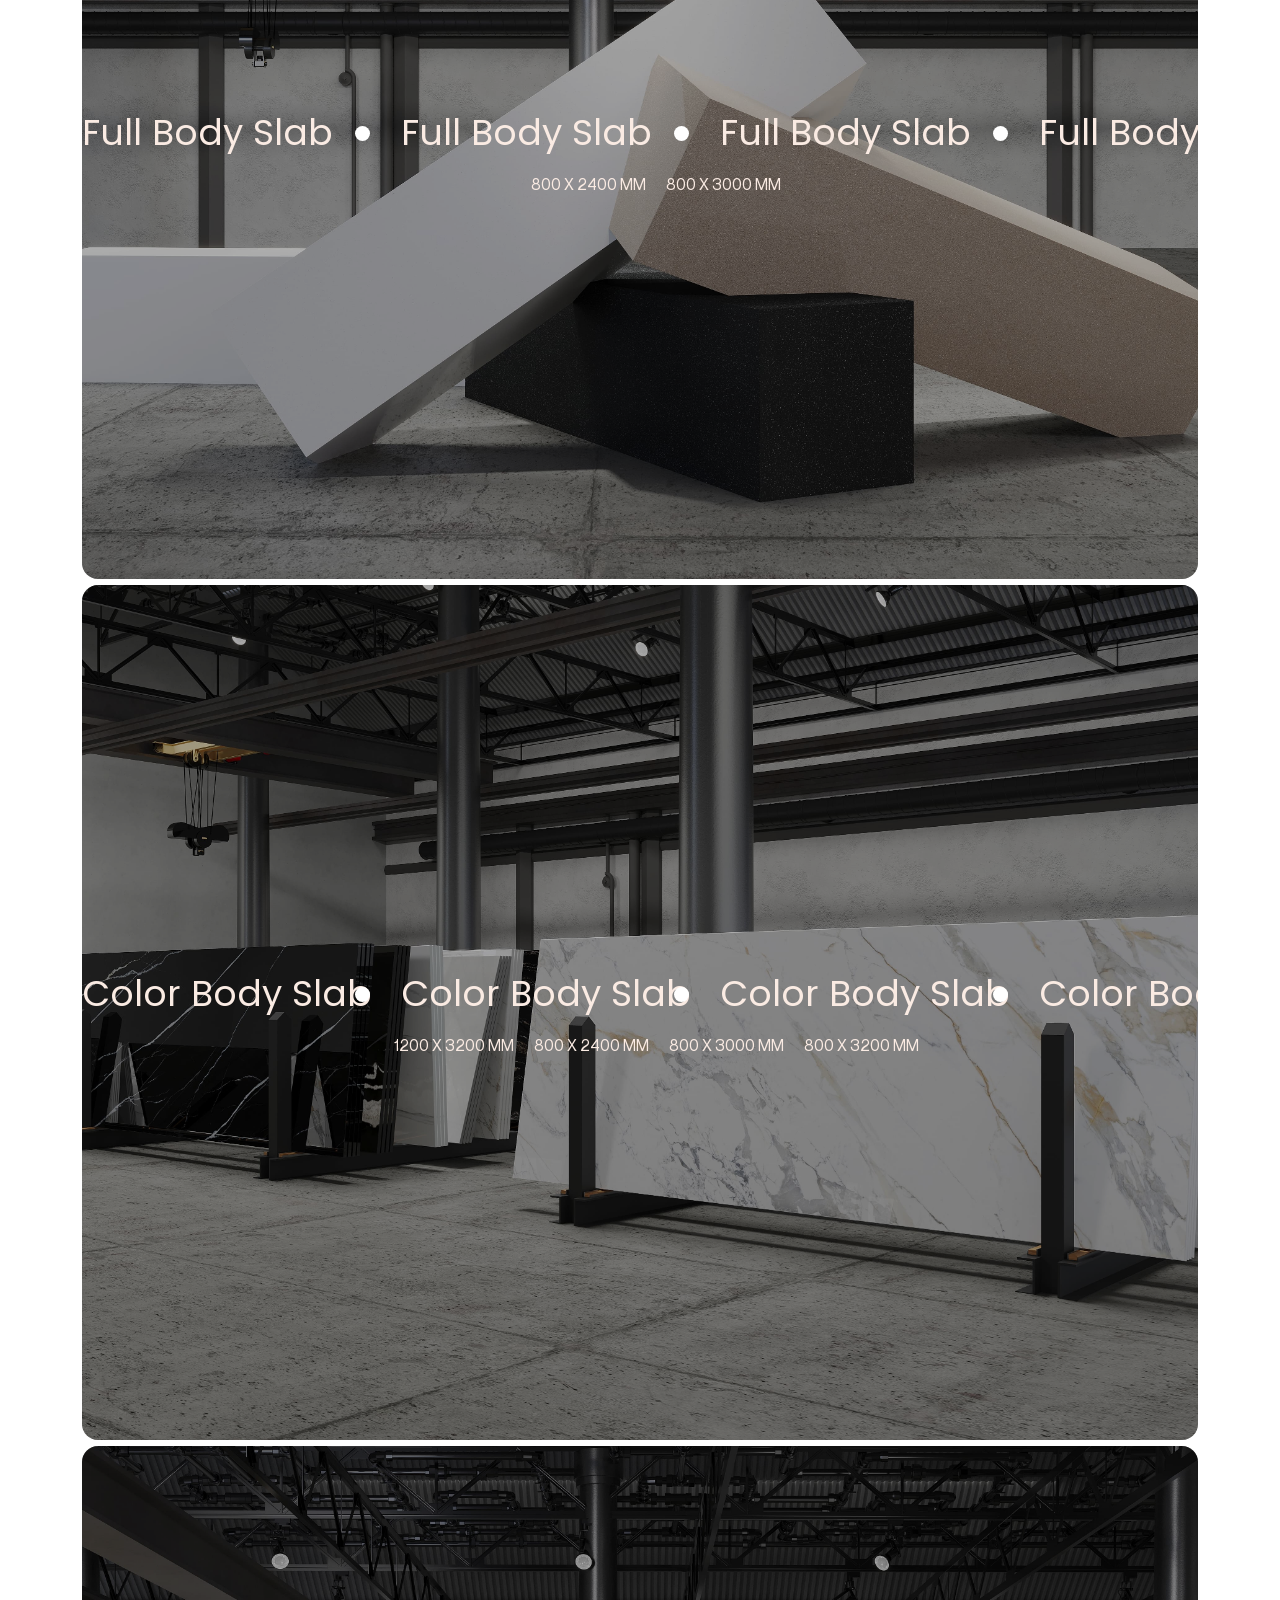
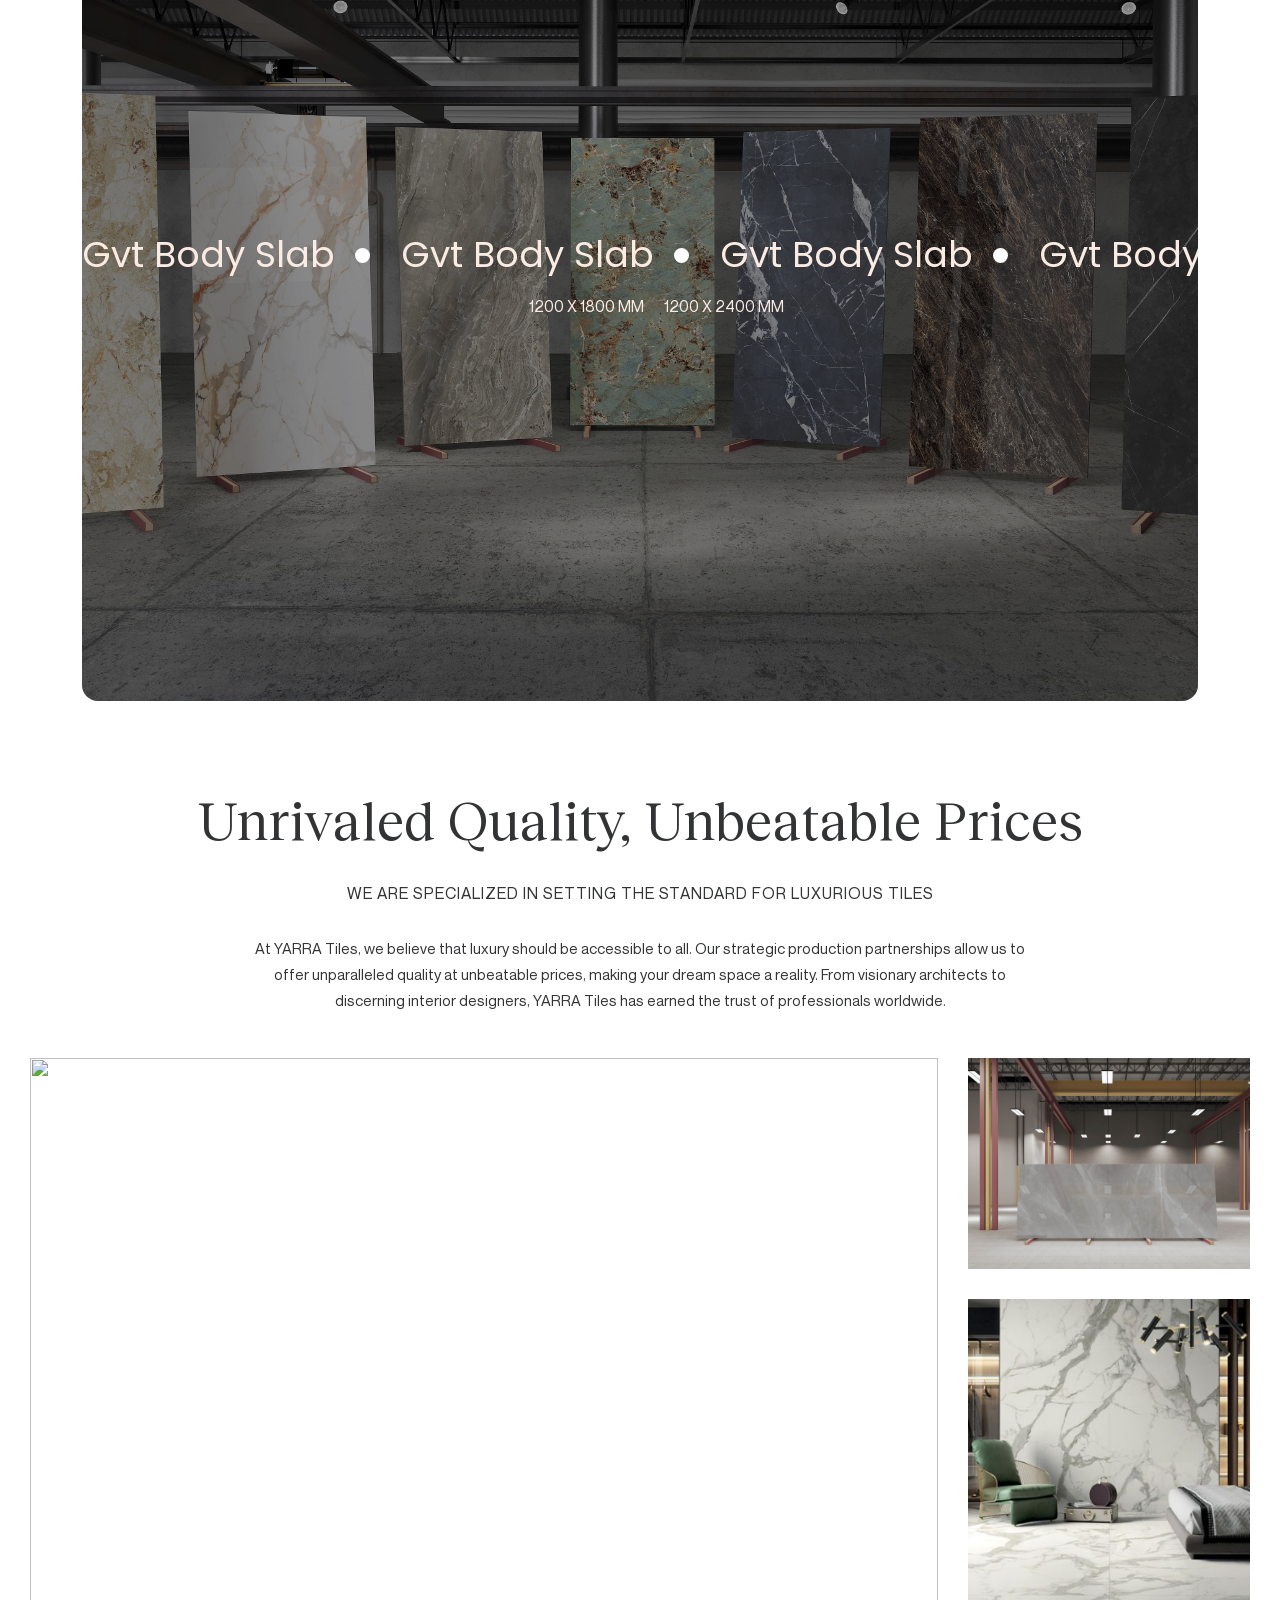
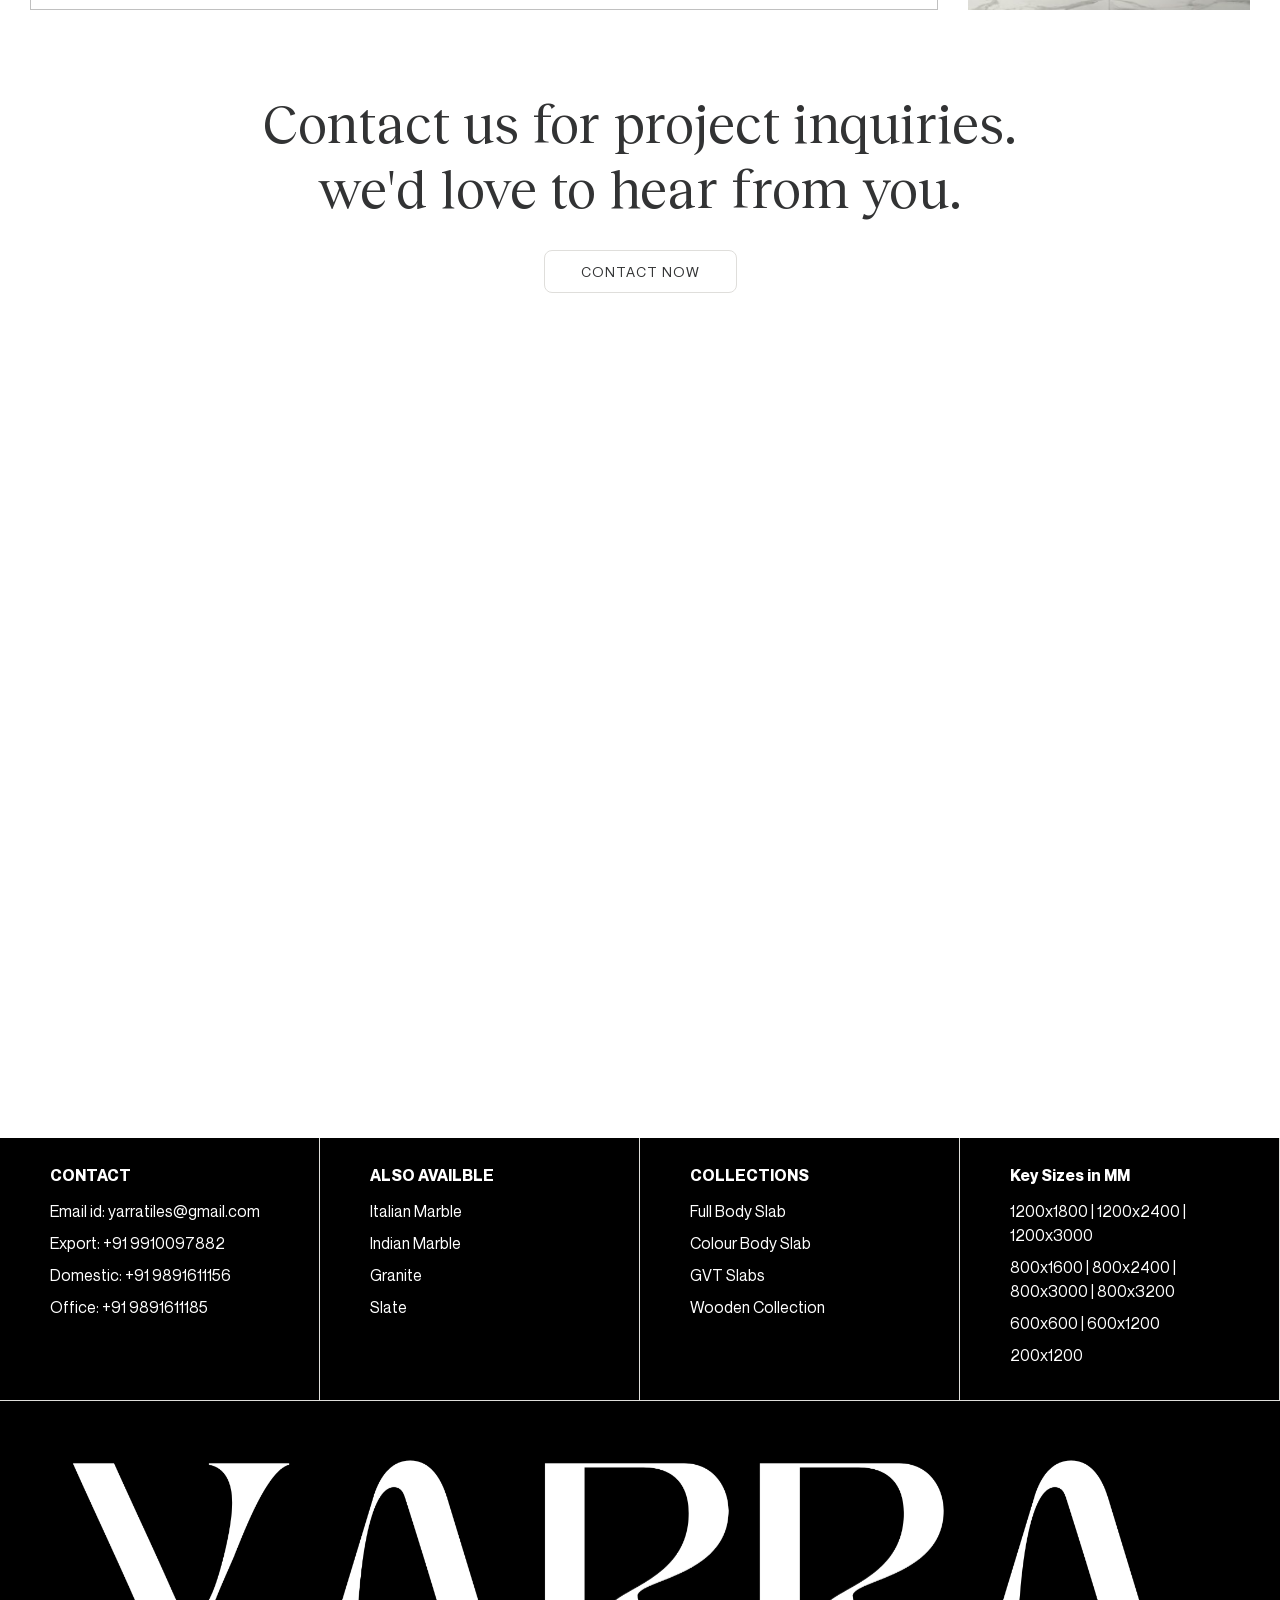
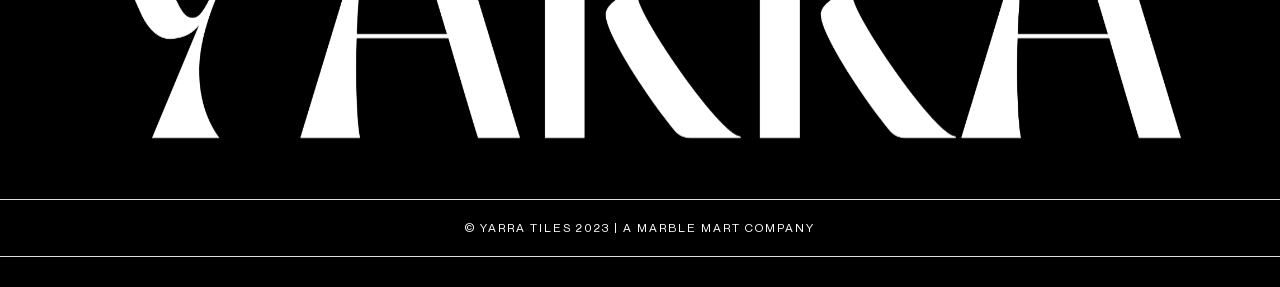
==== commit 6fb0e757: "Update index.html" ====
--- a/index.html
+++ b/index.html
@@ -104,13 +104,11 @@
 	<section class="explore-area">
 		<div class="container">
 			<div class="explore-content">
-				<h2>Crafting perfect <br>
-					spaces with unmatched <br>
-					elegance</h2>
+				<h2>Crafting perfect <br> spaces with elegance <br> and artistry</h2>
 				<p>Welcome to YARRA Tiles, where every space is transformed into a masterpiece of elegance and beauty.
 					With a 40-year legacy in the building materials industry, we are a third-generation enterprise
 					dedicated to redefining the world of tiles.</p>
-				<a href="#" class="our-btn">EXPLORE NOW</a>
+				<a href="#nextSection"  class="our-btn">EXPLORE NOW</a>
 			</div>
 		</div>
 		<div class="elegance-img">
@@ -126,7 +124,7 @@
 		</div>
 	</section>
 
-	<section class="lexury-area">
+	<section class="lexury-area" id="nextSection">
 		<div class="lexury-content">
 			<div class="lexury-left">
 				<h2>Luxury Redefined in Every Tile</h2>
@@ -180,7 +178,7 @@
 								</div>
 								<div class="cursor-wrap-project-a">
 									<div class="cursor-general">
-										<div>View</div>
+										<div></div>
 									</div>
 								</div>
 							</a>
@@ -192,26 +190,28 @@
 									<div class="project-name-master-version-a">
 										<div class="marquee">
 											<div>
-												<span>Full Body Slab</span>
-												<span>Full Body Slab</span>
-												<span>Full Body Slab</span>
-												<span>Full Body Slab</span>
-												<span>Full Body Slab</span>
-												<span>Full Body Slab</span>
-												<span>Full Body Slab</span>
+												<span>Color Body Slab</span>
+												<span>Color Body Slab</span>
+												<span>Color Body Slab</span>
+												<span>Color Body Slab</span>
+												<span>Color Body Slab</span>
+												<span>Color Body Slab</span>
+												<span>Color Body Slab</span>
 											</div>
 										</div>
 									</div>
 									<div class="cat_size">
 										<ul>
+											<li>1200 X 3200 MM</li>
 											<li>800 X 2400 MM</li>
 											<li>800 X 3000 MM</li>
+											<li>800 X 3200 MM</li>
 										</ul>
 									</div>
 								</div>
 								<div class="cursor-wrap-project-a">
 									<div class="cursor-general">
-										<div>View</div>
+										<div></div>
 									</div>
 								</div>
 							</a>
@@ -223,26 +223,26 @@
 									<div class="project-name-master-version-a">
 										<div class="marquee">
 											<div>
-												<span>Full Body Slab</span>
-												<span>Full Body Slab</span>
-												<span>Full Body Slab</span>
-												<span>Full Body Slab</span>
-												<span>Full Body Slab</span>
-												<span>Full Body Slab</span>
-												<span>Full Body Slab</span>
+												<span>Gvt Body Slab</span>
+												<span>Gvt Body Slab</span>
+												<span>Gvt Body Slab</span>
+												<span>Gvt Body Slab</span>
+												<span>Gvt Body Slab</span>
+												<span>Gvt Body Slab</span>
+												<span>Gvt Body Slab</span>
 											</div>
 										</div>
 									</div>
 									<div class="cat_size">
 										<ul>
-											<li>800 X 2400 MM</li>
-											<li>800 X 3000 MM</li>
+											<li>1200 X 1800 MM</li>
+											<li>1200 X 2400 MM</li>
 										</ul>
 									</div>
 								</div>
 								<div class="cursor-wrap-project-a">
 									<div class="cursor-general">
-										<div>View</div>
+										<div></div>
 									</div>
 								</div>
 							</a>
@@ -274,7 +274,7 @@
 		<div class="sec-title">
 			<h2 style="padding-bottom: 30px;">Contact us for project inquiries. <br>
 				we'd love to hear from you.</h2>
-			<a href="#" class="our-btn">Contact Now</a>
+			<a href="mailto:yarratiles@gmail.com" target="_blank" class="our-btn">Contact Now</a>
 		</div>
 		<div class="style-content parallax-window" data-parallax="scroll" data-image-src="images/contact.png"></div>
 	</section>
@@ -286,10 +286,10 @@
 			<div class="single-footer-top-widget">
 				<b>CONTACT</b>
 				<ul>
-					<li><a href="#">Email id: info@yarratiles.com</a></li>
-					<li><a href="#">Export: +91 9910097882</a></li>
-					<li><a href="#">Domestic: +91 9891611156</a></li>
-					<li><a href="#">Office: +91 9891611185</a></li>
+					<li><a href="mailto:yarratiles@gmail.com">Email id: yarratiles@gmail.com</a></li>
+					<li><a href="tel:+91 9910097882">Export: +91 9910097882</a></li>
+					<li><a href="tel:+91 9891611156">Domestic: +91 9891611156</a></li>
+					<li><a href="tel:+91 9891611185">Office: +91 9891611185</a></li>
 				</ul>
 			</div>
 			<div class="single-footer-top-widget">
@@ -347,9 +347,6 @@
 	<script src="https://cdn.jsdelivr.net/npm/bootstrap@5.2.3/dist/js/bootstrap.min.js"
 		integrity="sha384-cuYeSxntonz0PPNlHhBs68uyIAVpIIOZZ5JqeqvYYIcEL727kskC66kF92t6Xl2V" crossorigin="anonymous">
 	</script>
-	<!-- Gsap -->
-	<!-- <script src="https://s3-us-west-2.amazonaws.com/s.cdpn.io/16327/gsap-latest-beta.min.js?r=5426"></script>
-	<script src="https://s3-us-west-2.amazonaws.com/s.cdpn.io/16327/ScrollTrigger.min.js"></script> -->
 	<!--Main Js-->
 	<script type="text/javascript" src="js/script.js"></script>
 	<script type="text/javascript" src="js/animation-slide.js"></script>
--- a/style.css
+++ b/style.css
@@ -332,14 +332,17 @@
     left: 0;
     right: 0;
     margin: auto;
+    max-width: 332px;
 }
 .elegance-img img:nth-child(2){
     top: 200px;
     left: 30px;
+    max-width: 231px;
 }
 .elegance-img img:nth-child(3) {
     top: 250px;
     right: 14%;
+    max-width: 180px;
 }
 .elegance-img img:nth-child(4) {
     top: 618px;
@@ -349,10 +352,12 @@
 .elegance-img img:nth-child(5){
     top: 450px;
     right: 0;
+    max-width: 200px;
 }
 .elegance-img img:nth-child(6){
     top: 740px;
     right: 190px;
+    max-width: 355px;
 }
 
 
--- a/css/responsive.css
+++ b/css/responsive.css
@@ -42,6 +42,7 @@
         position: unset;
         width: 100%;
         height: 100%;
+	max-width: unset !important;
         -o-object-fit: cover;
            object-fit: cover;
     }
@@ -269,4 +270,4 @@
 }
 @media all and (max-width: 320px){
 	
-}+}
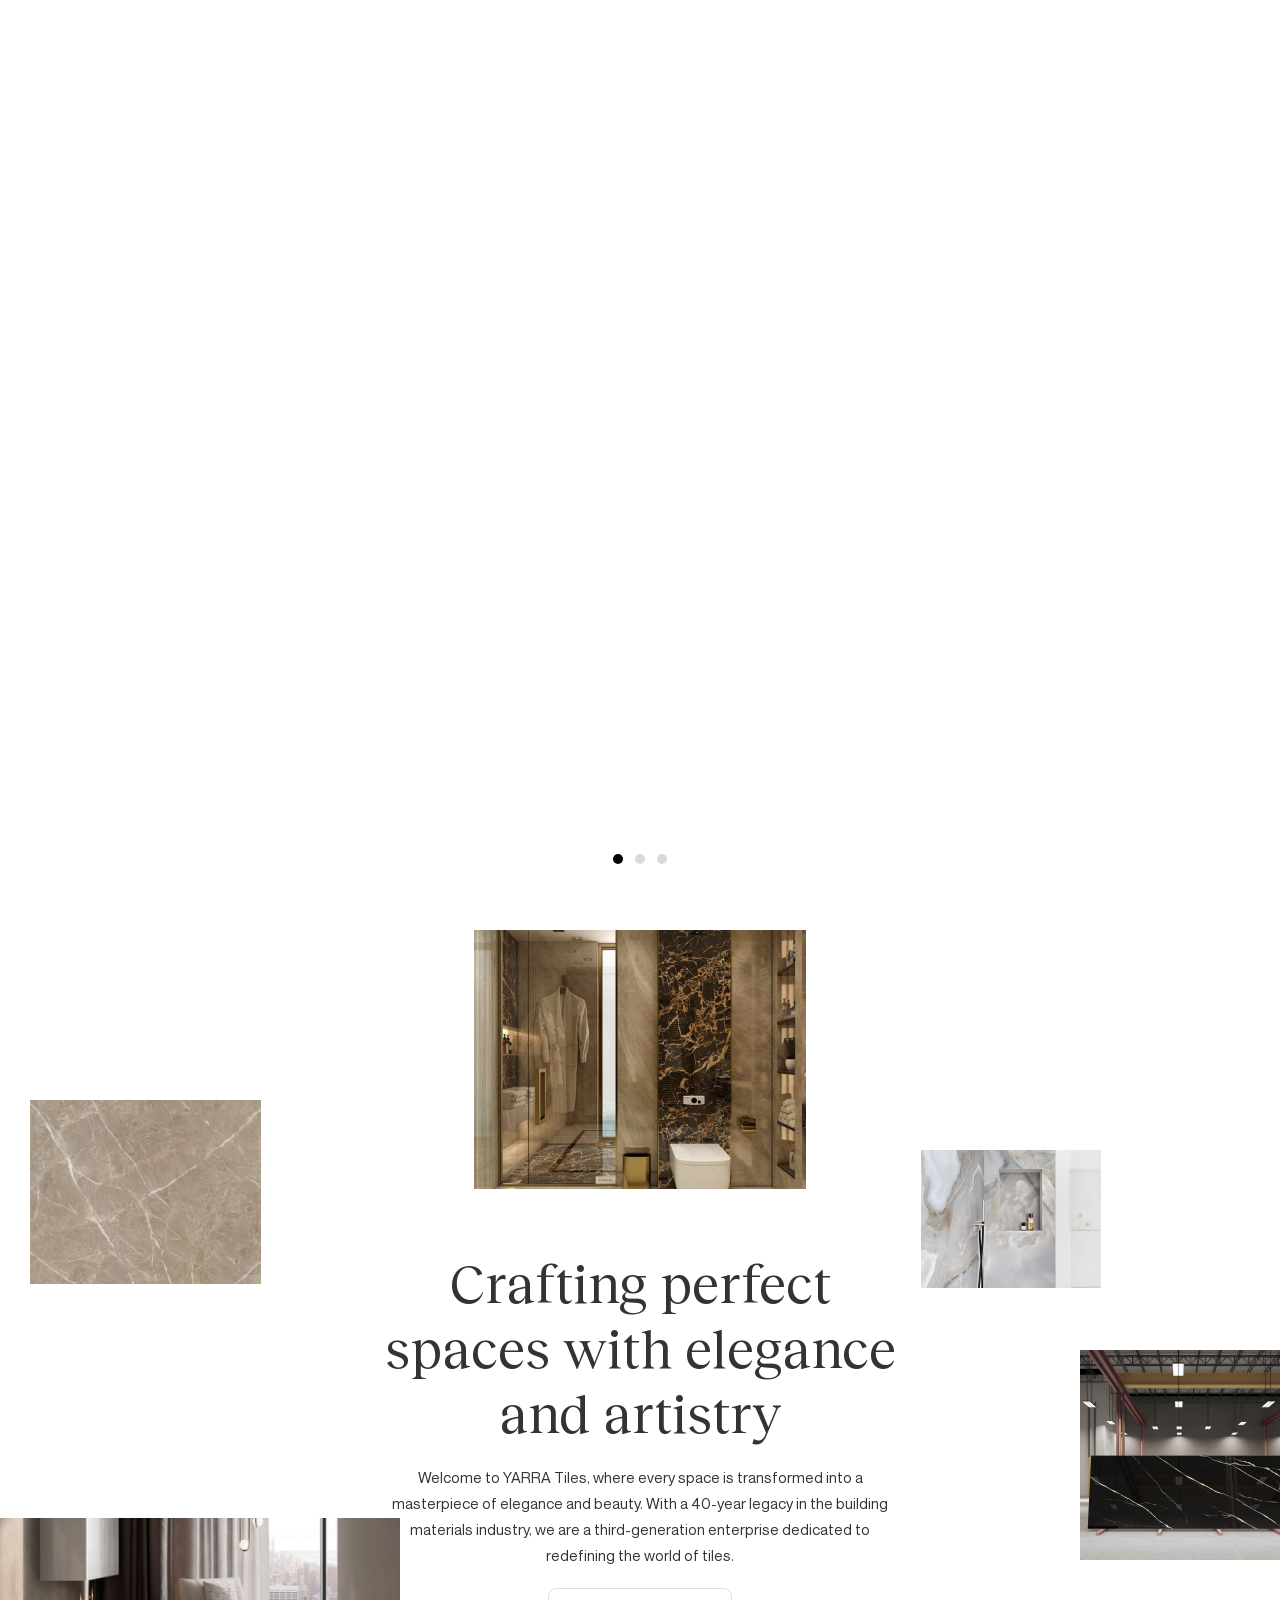
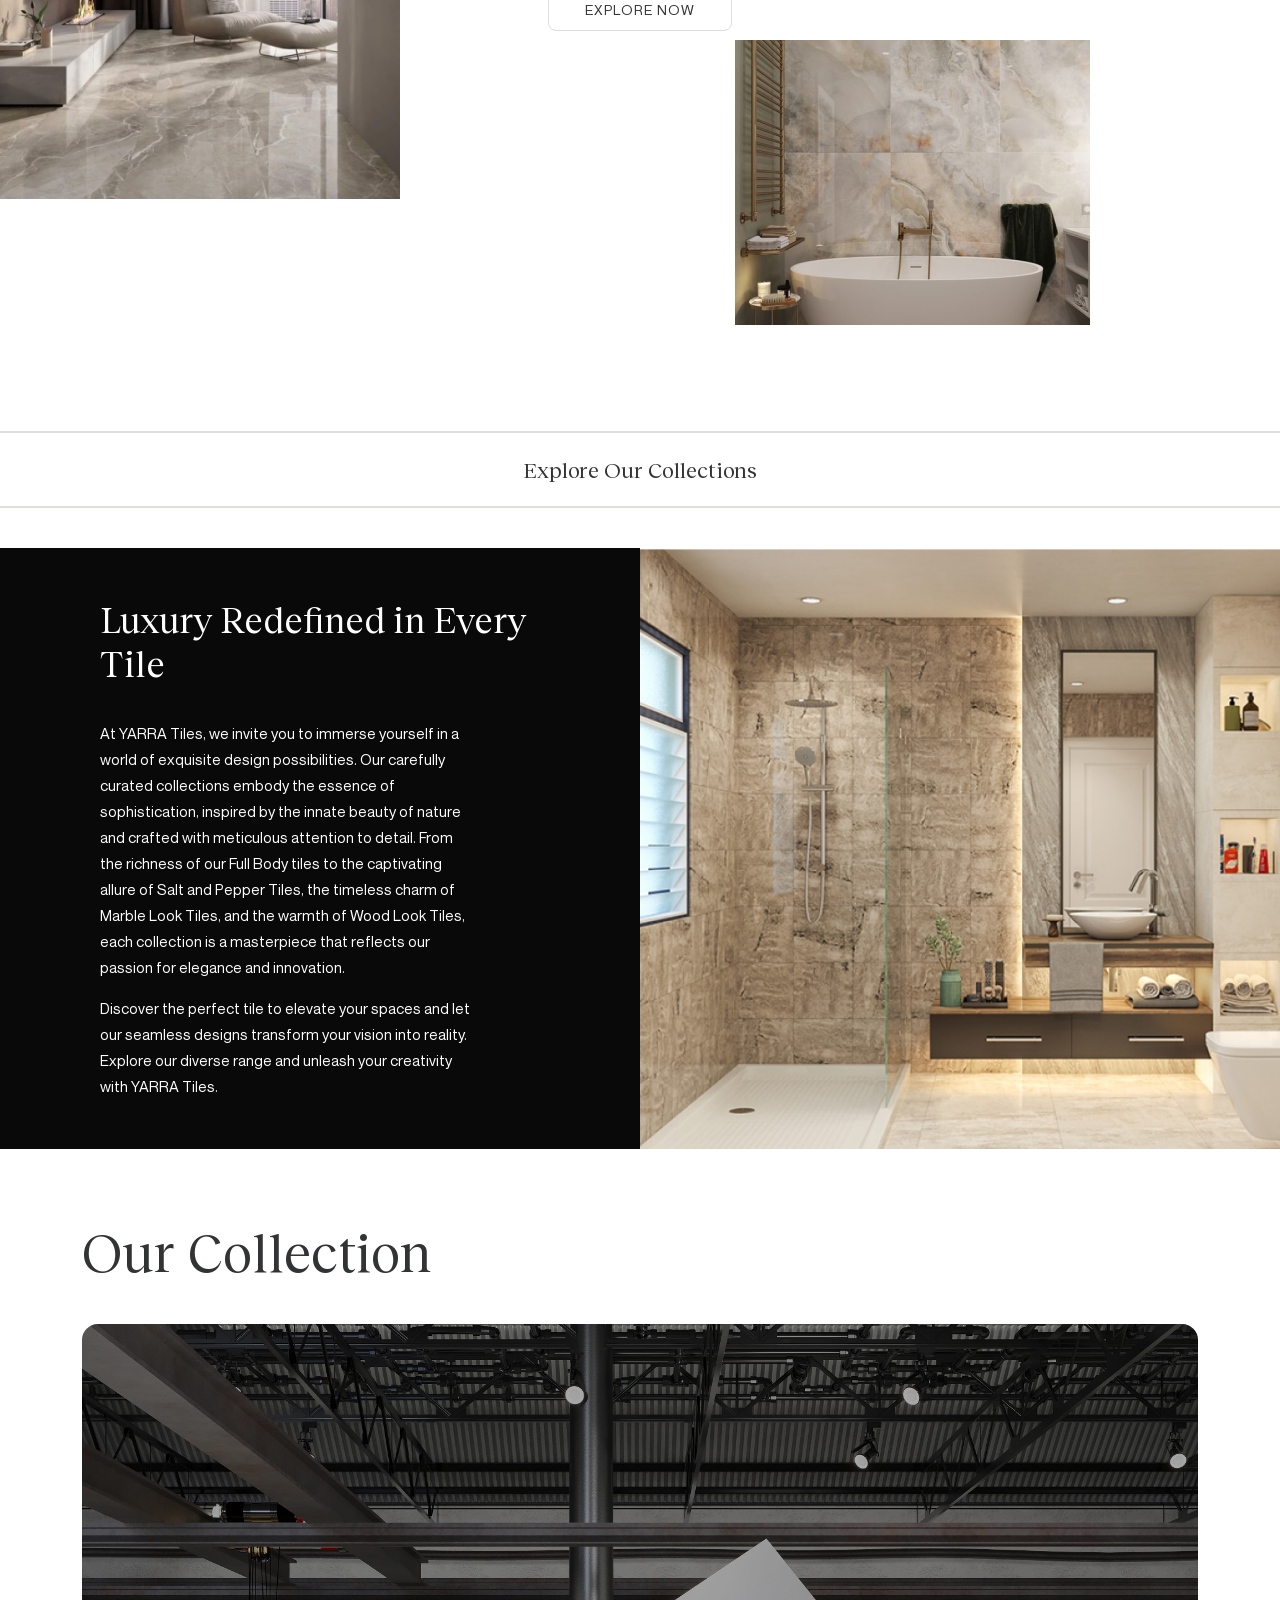
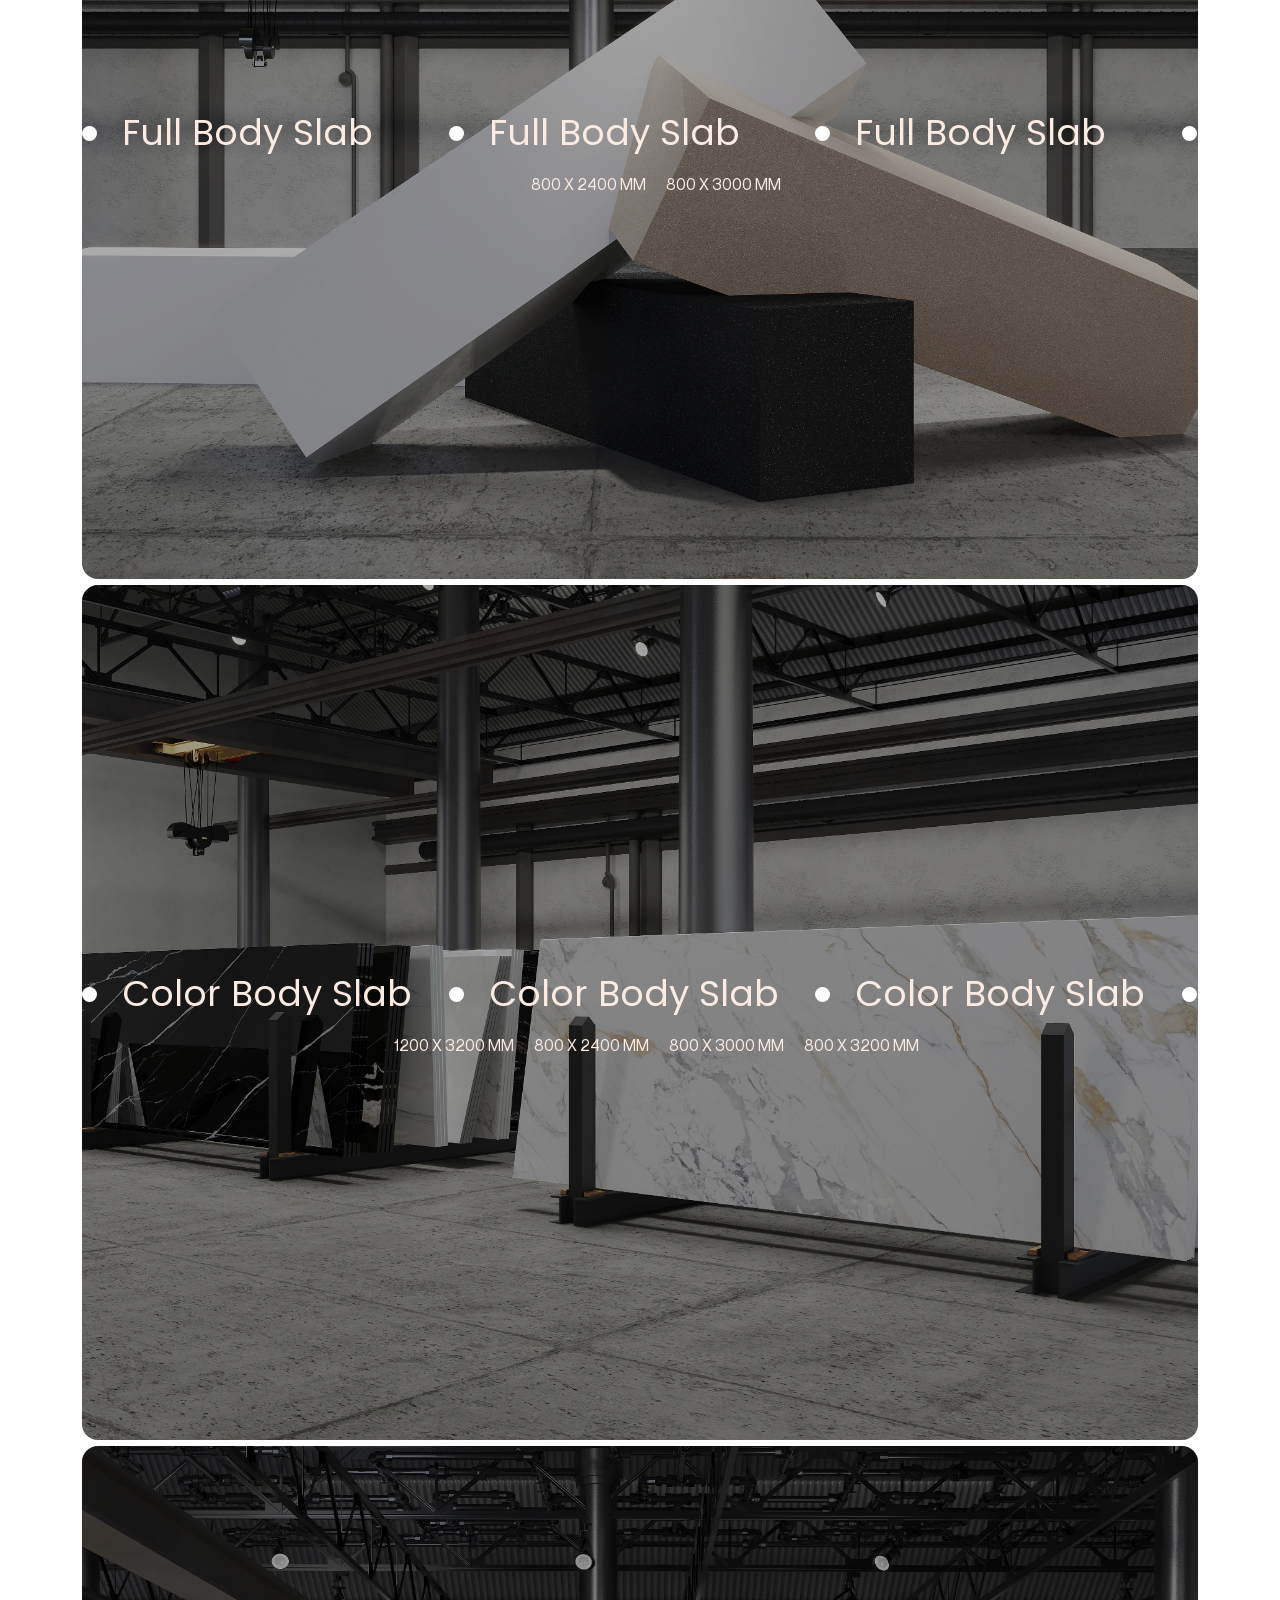
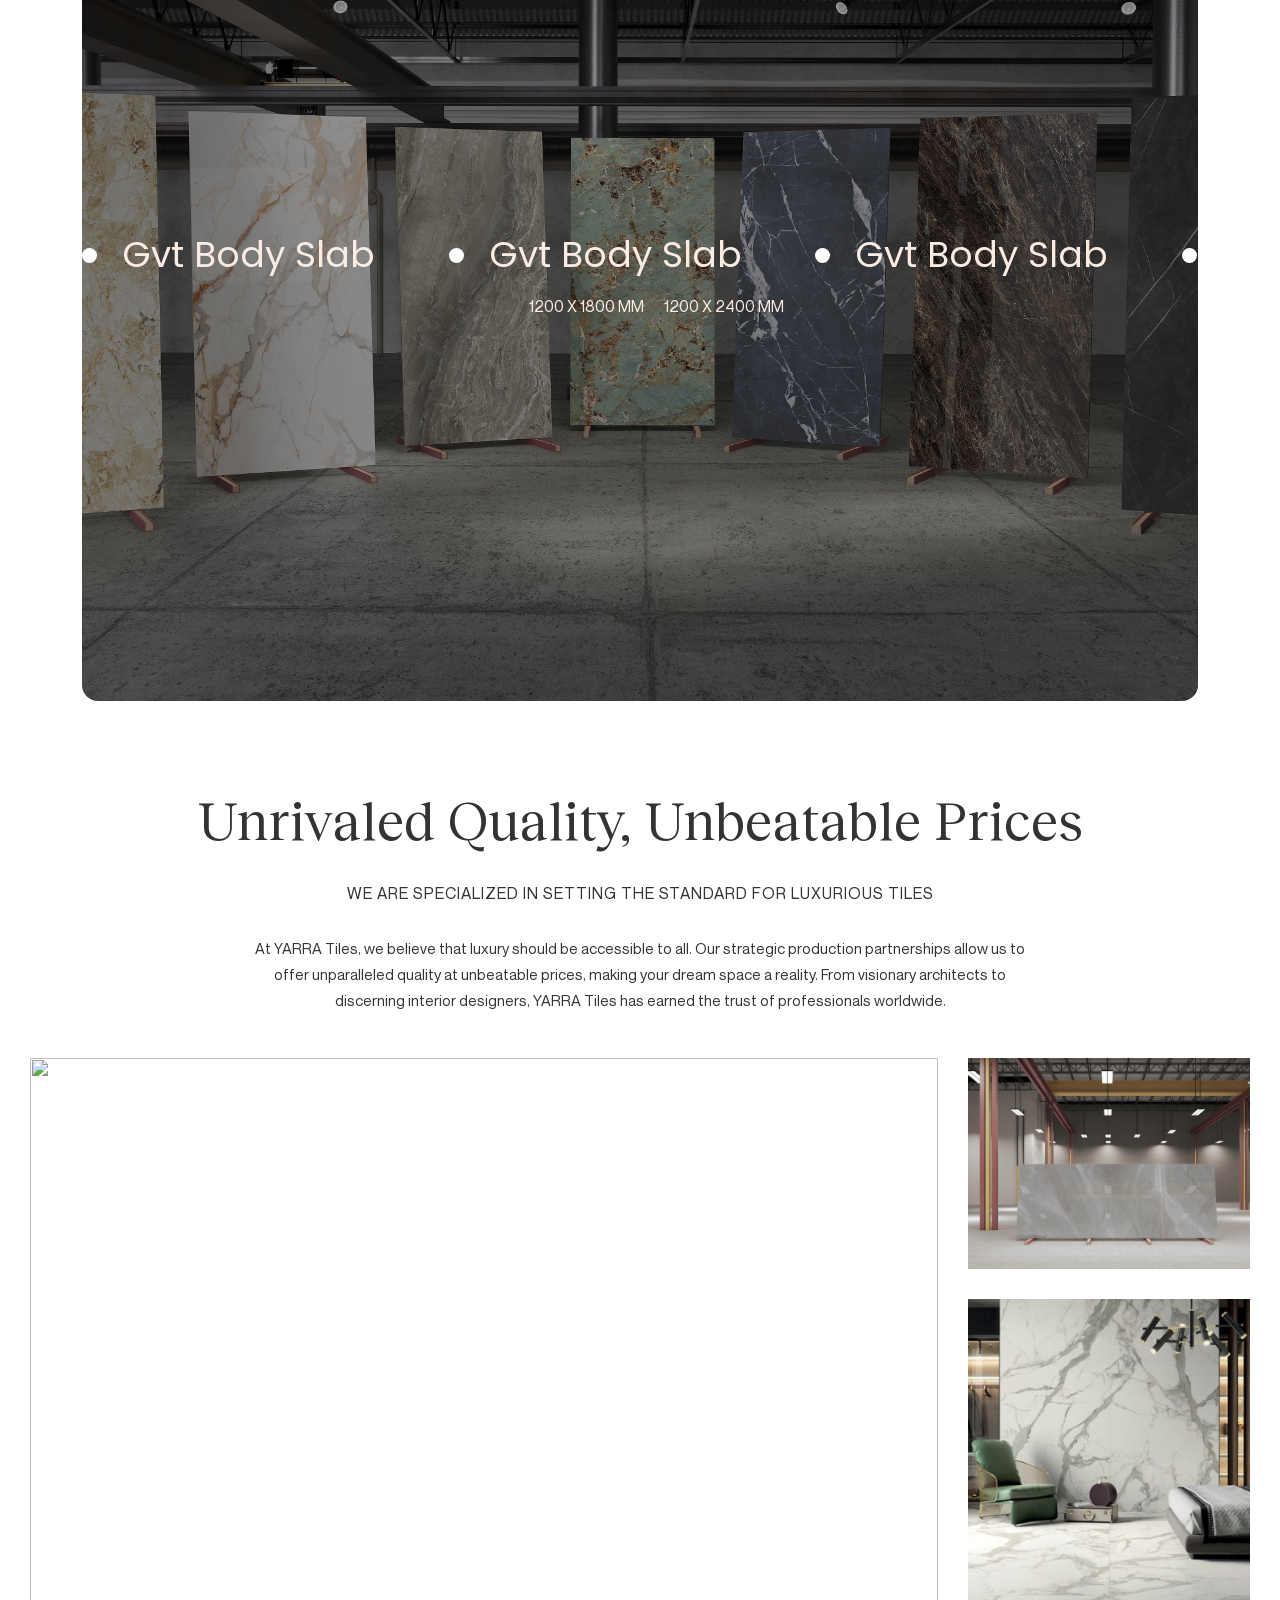
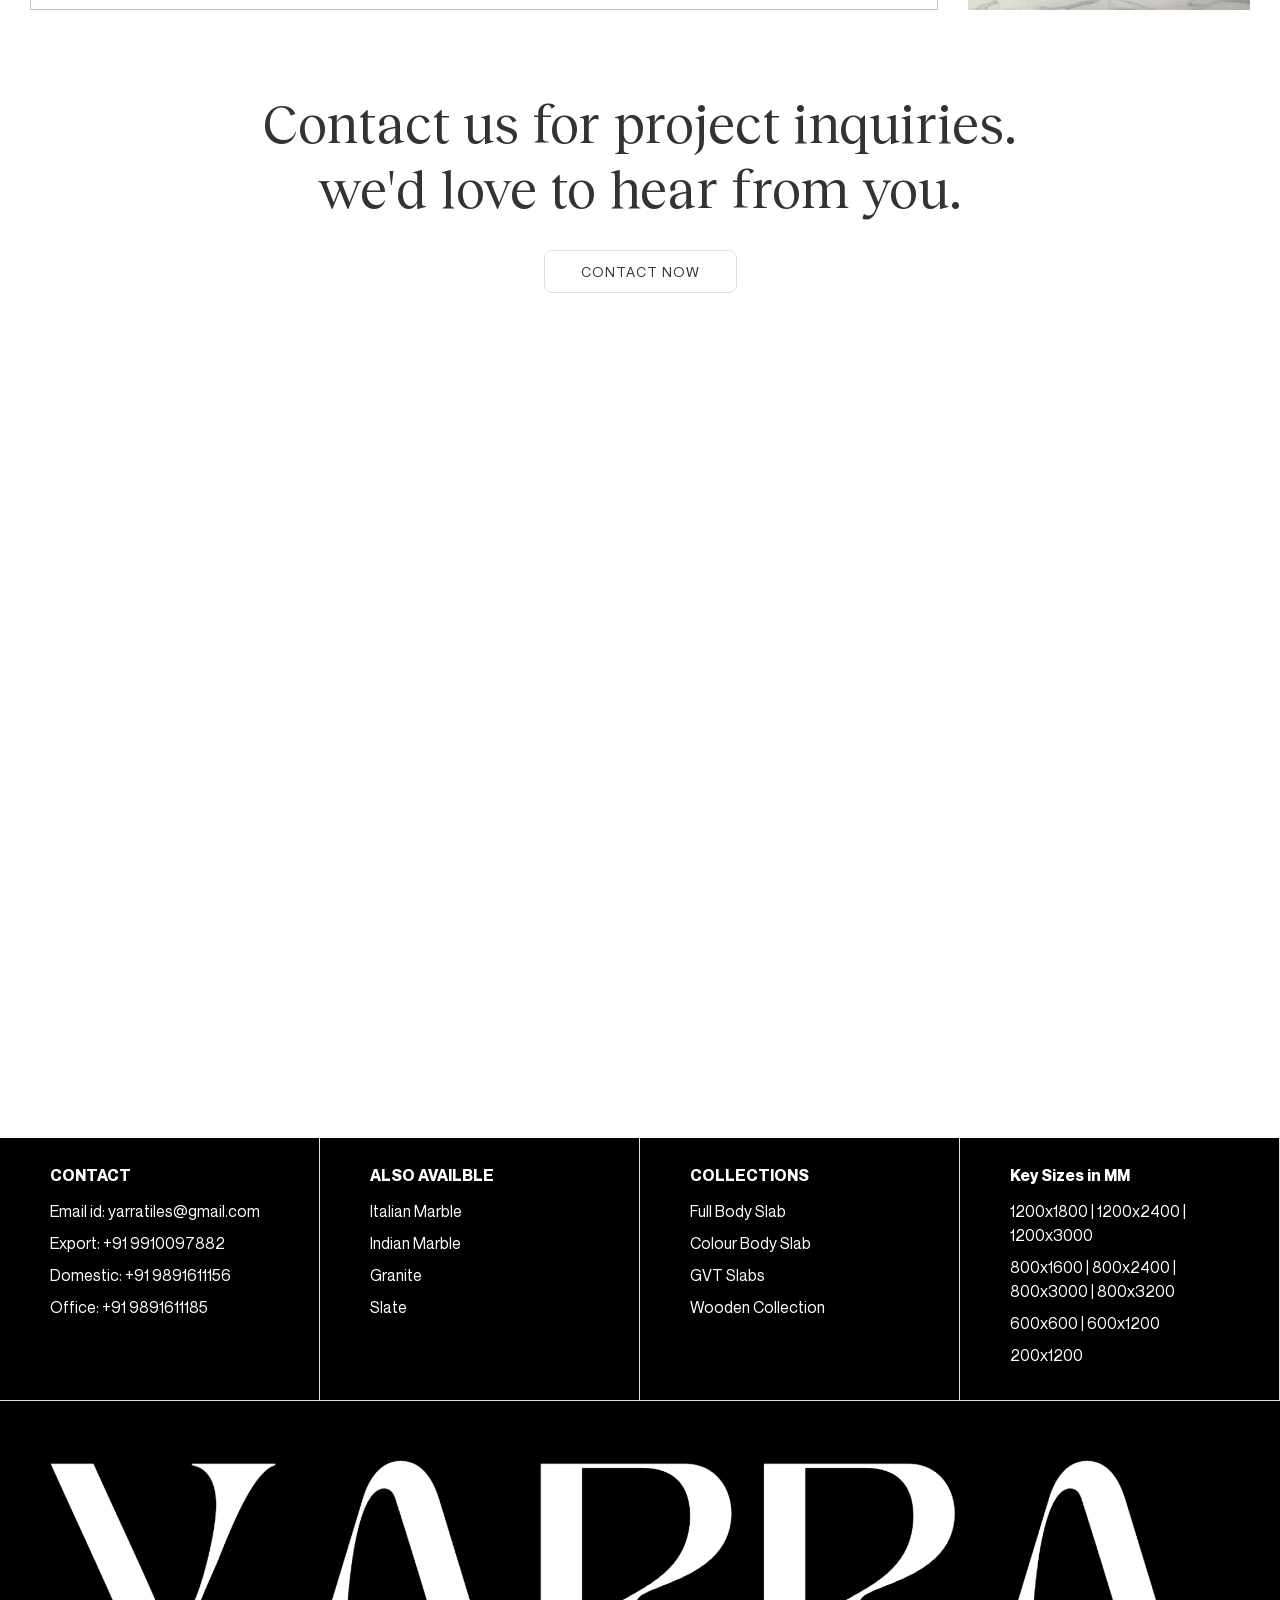
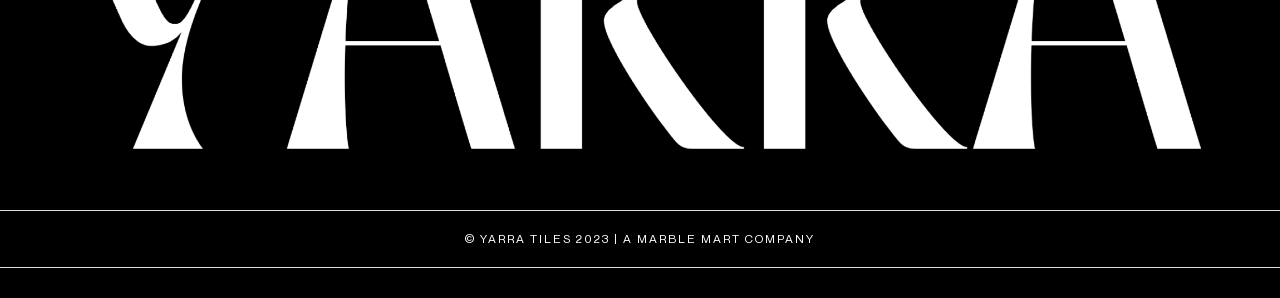
==== commit da975b33: "Update index.html" ====
--- a/index.html
+++ b/index.html
@@ -321,7 +321,7 @@
 			</div>
 		</div>
 		<div class="footer-logo-area">
-			<img src="images/white-xl-logo.svg" alt="">
+			<img src="images/big-logo.png" alt="">
 		</div>
 		<div class="copyright-area">
 			<p>© YARRA TILES 2023 | A MARBLE MART COMPANY</p>
--- a/css/animation-slide.css
+++ b/css/animation-slide.css
@@ -84,8 +84,8 @@
     display: -webkit-box;
     display: -ms-flexbox;
     display: flex;
-    width: 80px;
-    height: 80px;
+    width: 60px;
+    height: 60px;
     margin: auto;
     -webkit-box-pack: center;
     -ms-flex-pack: center;
@@ -122,7 +122,7 @@
     display: -webkit-box;
     display: -ms-flexbox;
     display: flex;
-    width: 200%;
+    width: 230%;
     height: 100%;
     position: absolute;
     overflow: hidden;
@@ -138,11 +138,12 @@
     height: fit-content;
     font-family: 'Poppins', sans-serif;
     font-size: 36px;
+    padding-left: 40px;
 }
 .marquee span::before {
     content: "";
     position: absolute;
-    left: -46px;
+    left: 0;
     top: 0;
     bottom: 0;
     margin: auto;
--- a/css/responsive.css
+++ b/css/responsive.css
@@ -20,9 +20,6 @@
     }
     .marquee span {
         font-size: 30px;
-    }
-    .marquee span::before {
-        left: -38px;
     }
     .single-footer-top-widget {
         padding: 25px;
@@ -100,7 +97,6 @@
         font-size: 20px;
     }
     .marquee span::before {
-        left: -33px;
         width: 10px;
         height: 10px;
     }
@@ -223,12 +219,6 @@
     .project-image-version-a {
         height: 70vh;
     }
-    .marquee span::before{
-        display: none;
-    }
-    .marquee div {
-        width: 350%;
-    }
     .quality-area {
         padding: 0 15px;
     }
@@ -250,9 +240,20 @@
     .loader2, .loader2 div {
         padding: 4px;
     }
-
-
-
+    .marquee div {
+        width: 475%;
+    }
+    .cat_size ul {
+        flex-direction: column;
+        align-items: center;
+        padding: 0;
+    }
+    .cat_size ul li {
+        padding: 5px 0;
+    }
+    .copyright-area p {
+        padding: 0 15px;
+    }
 
 }
 @media all and (max-width: 400px){
